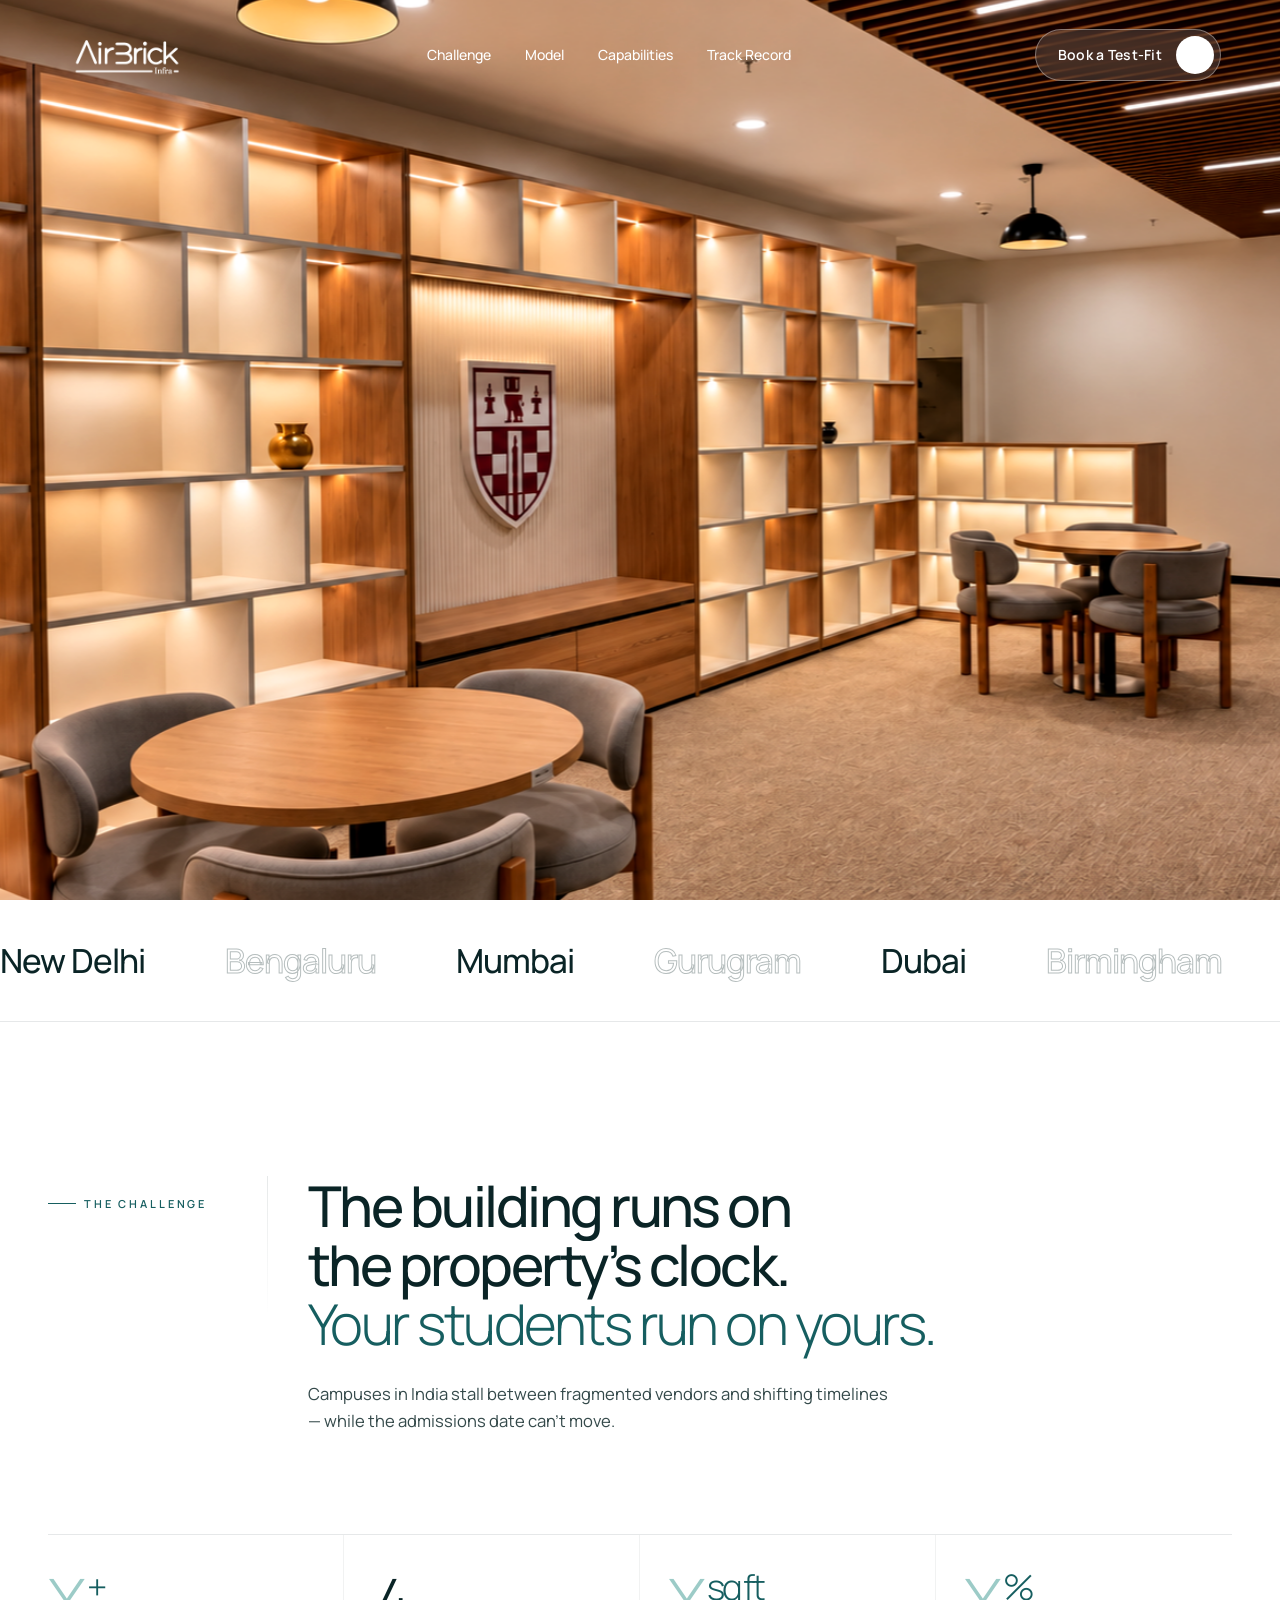
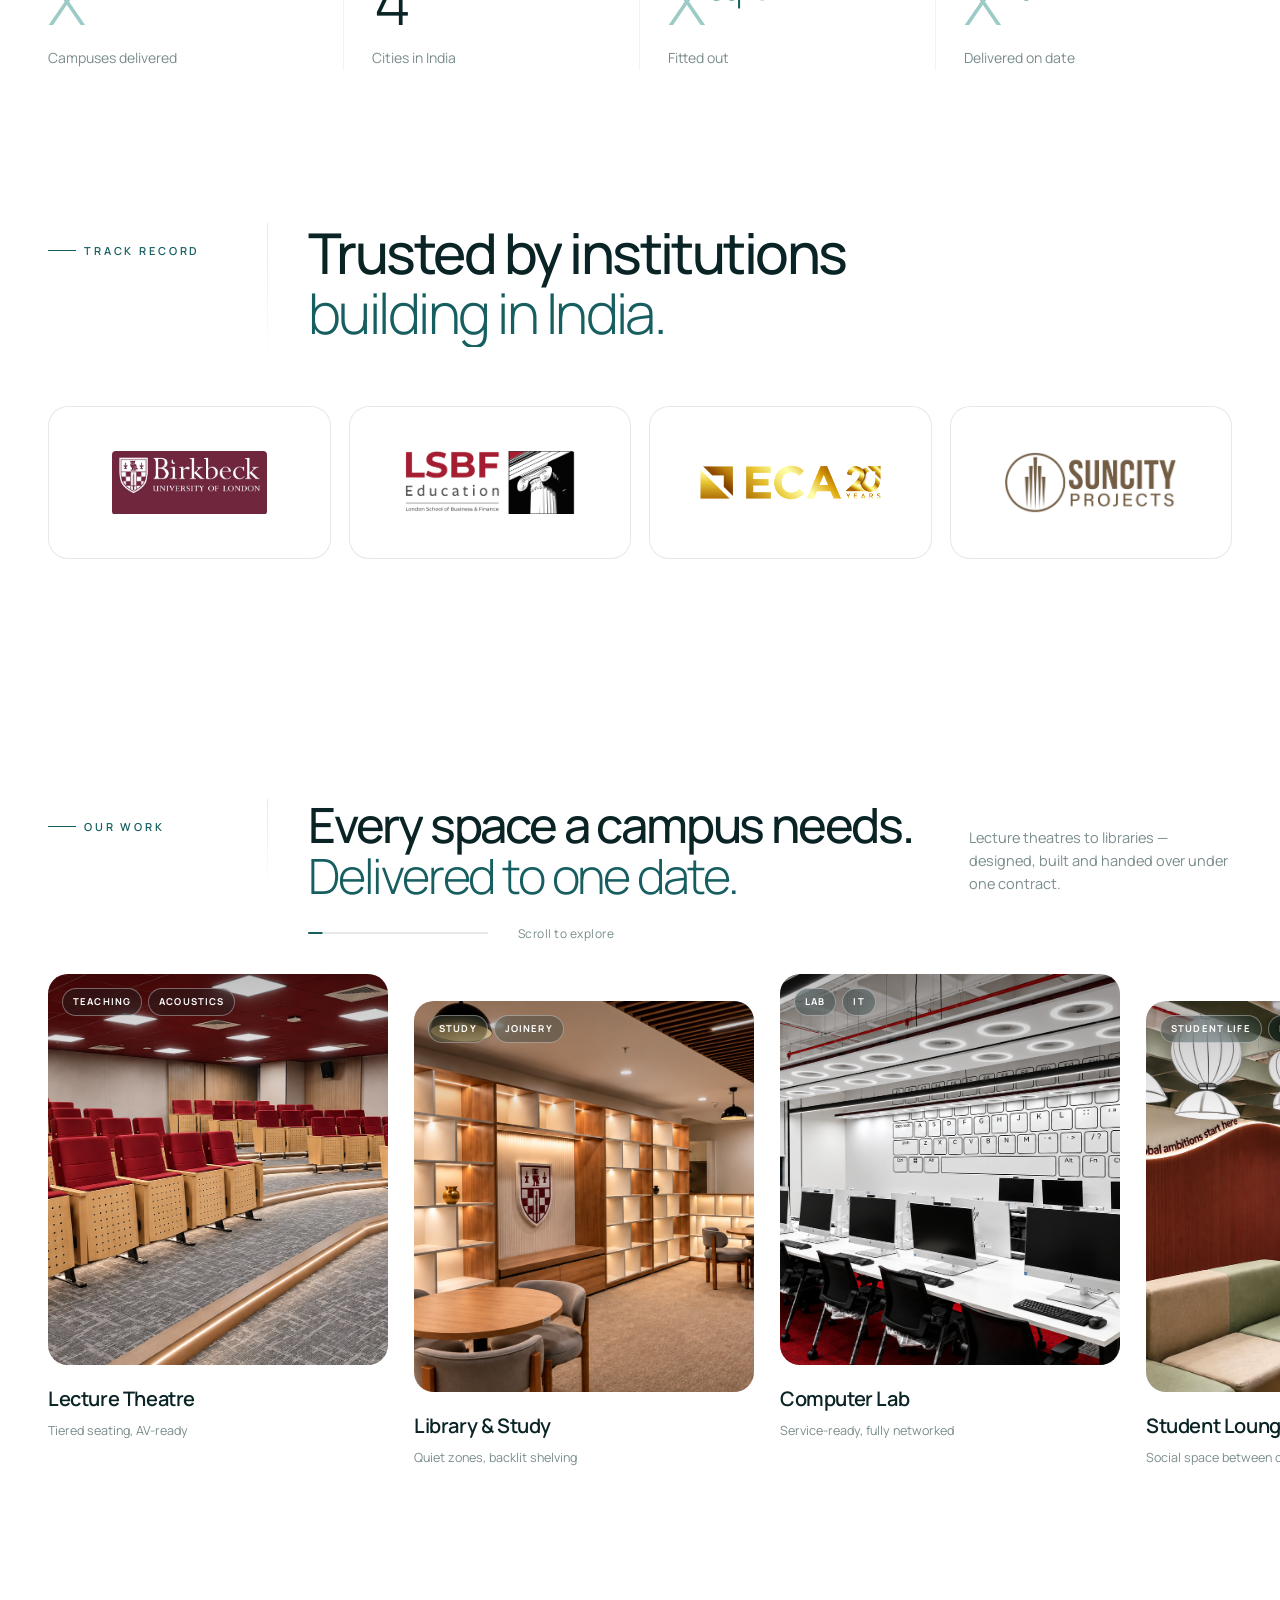
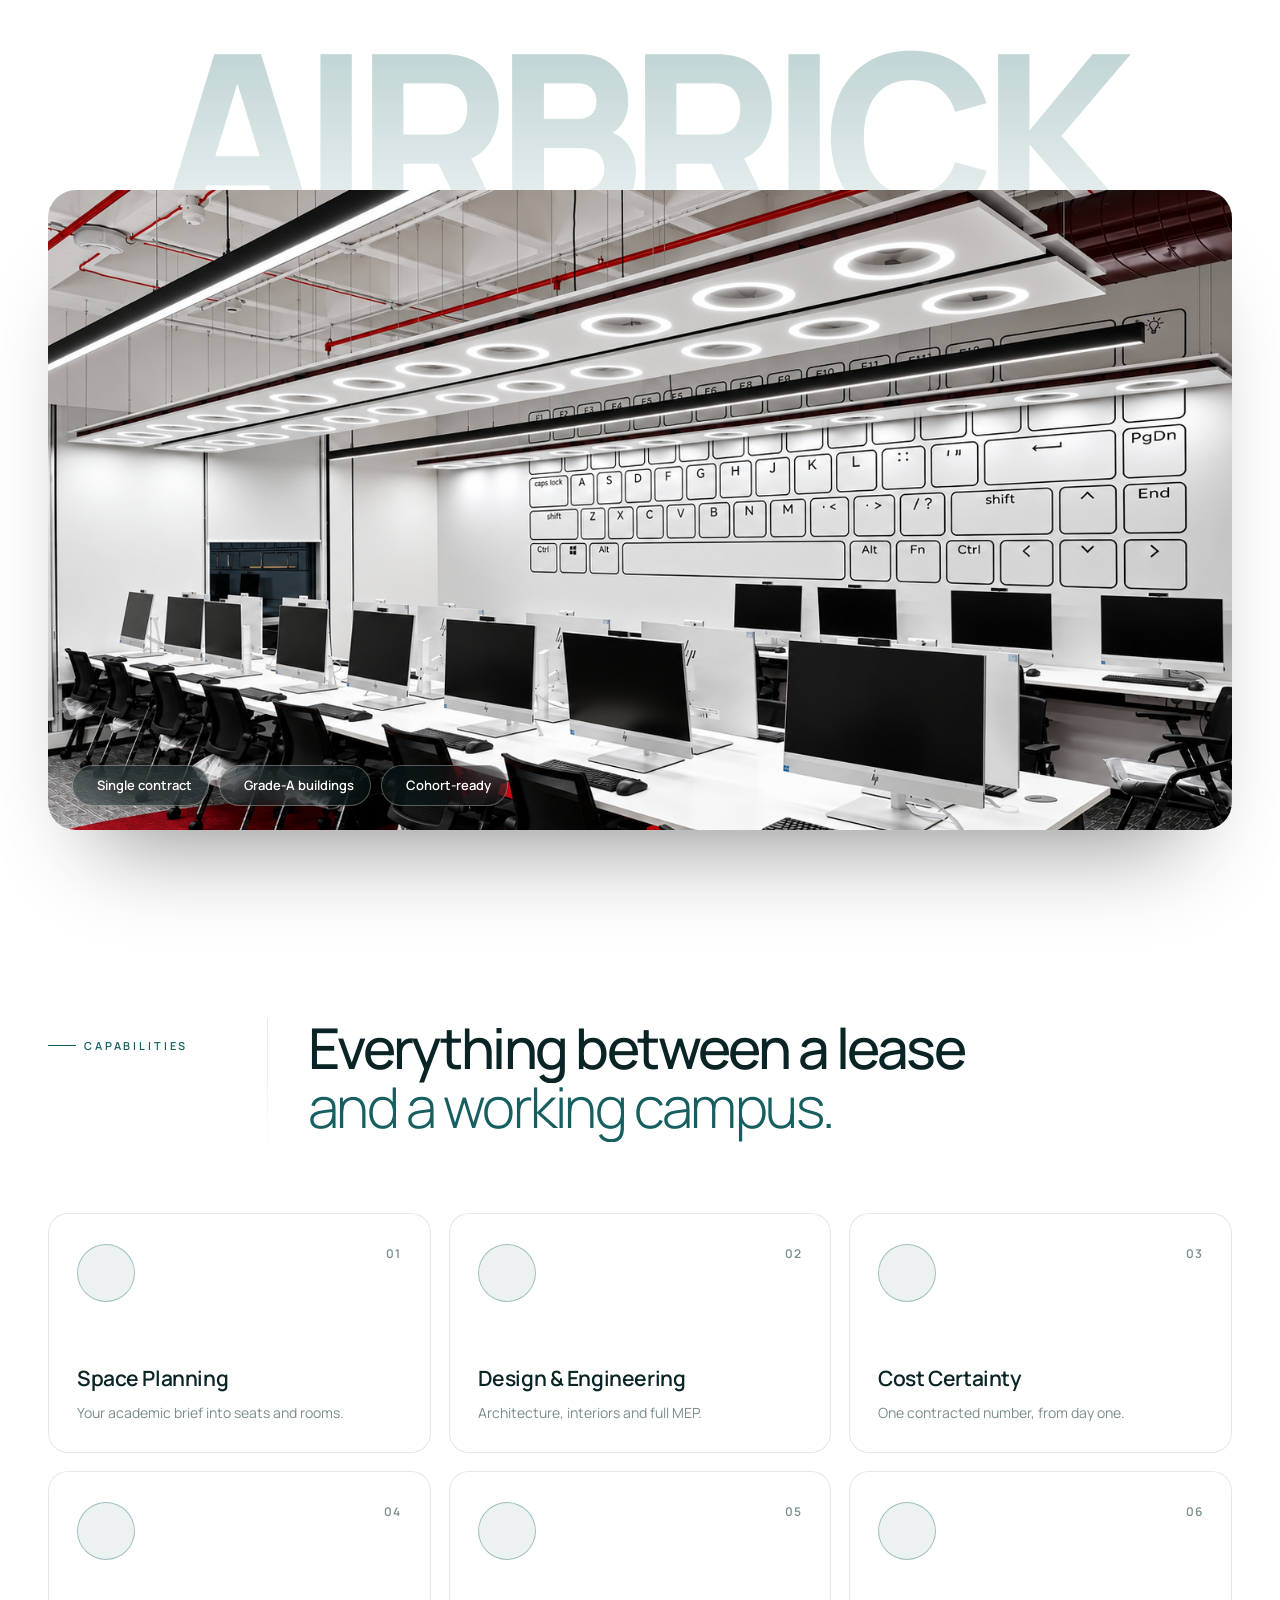
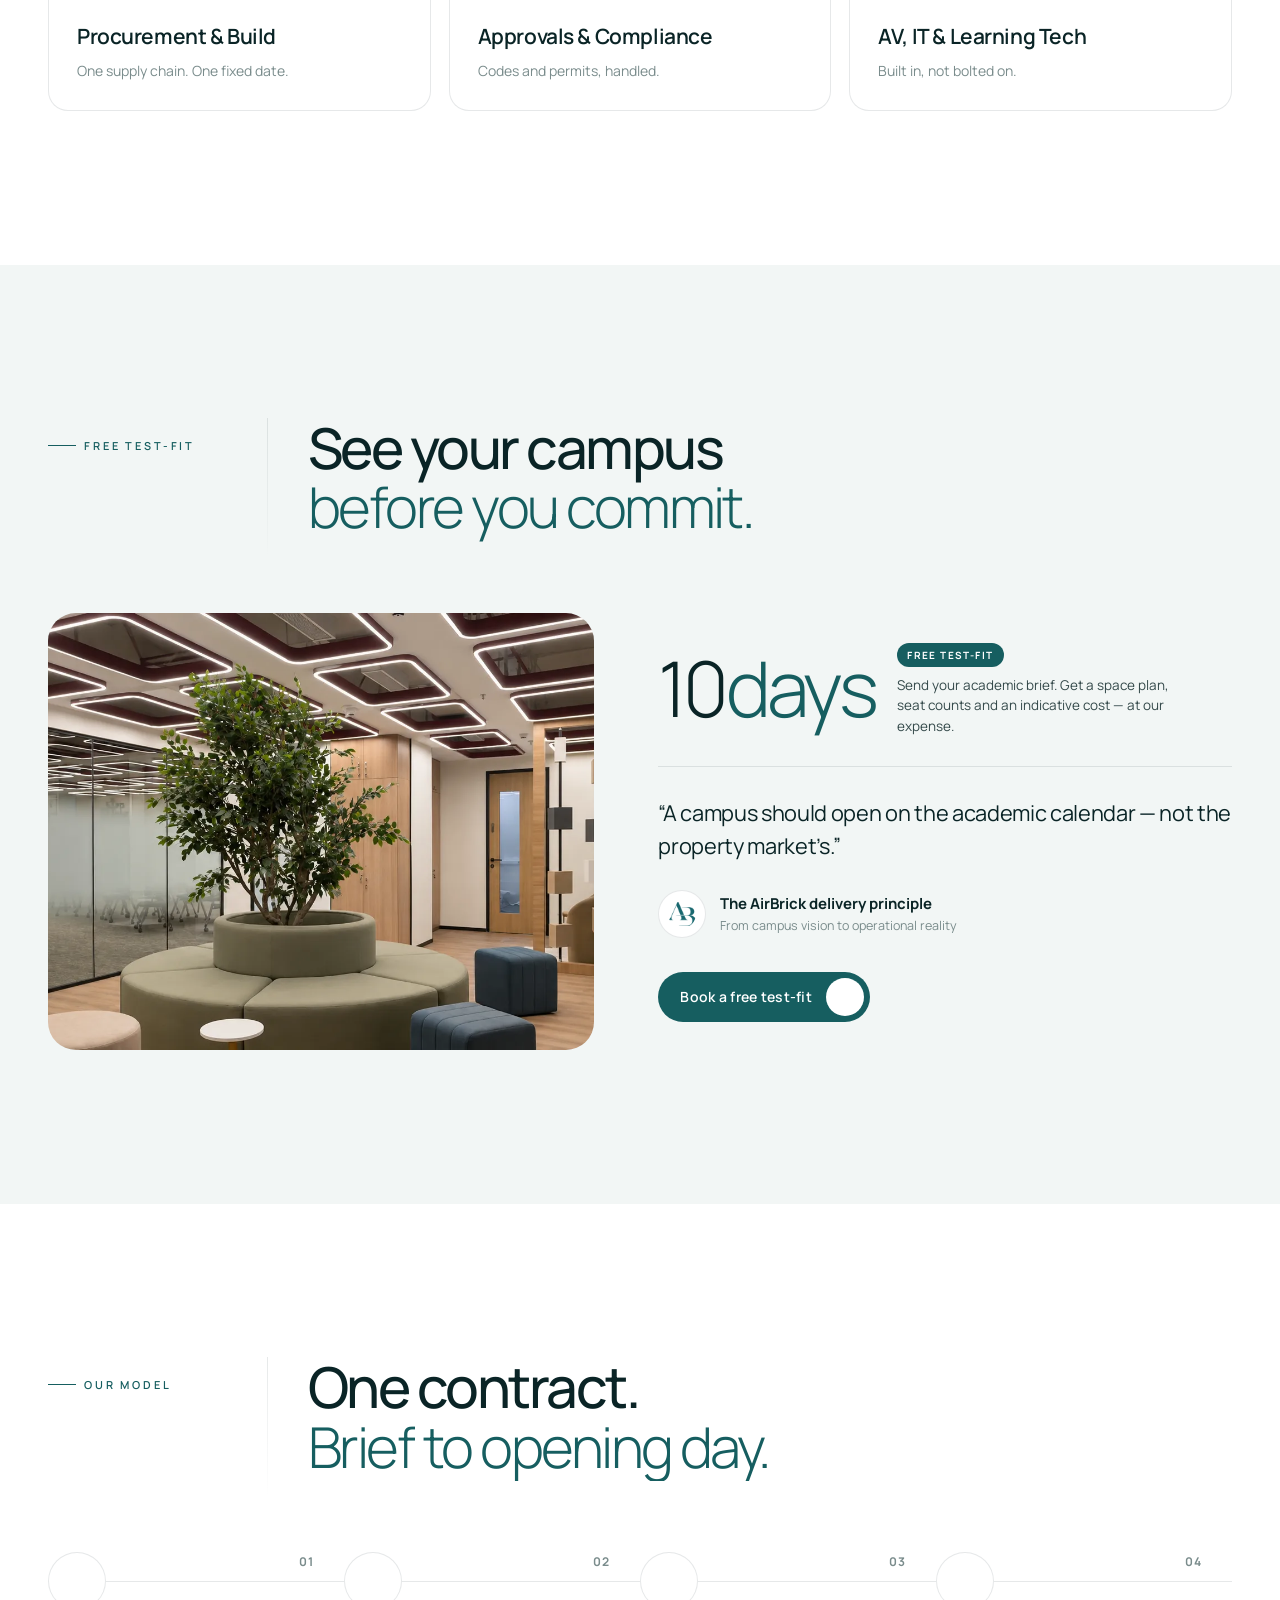
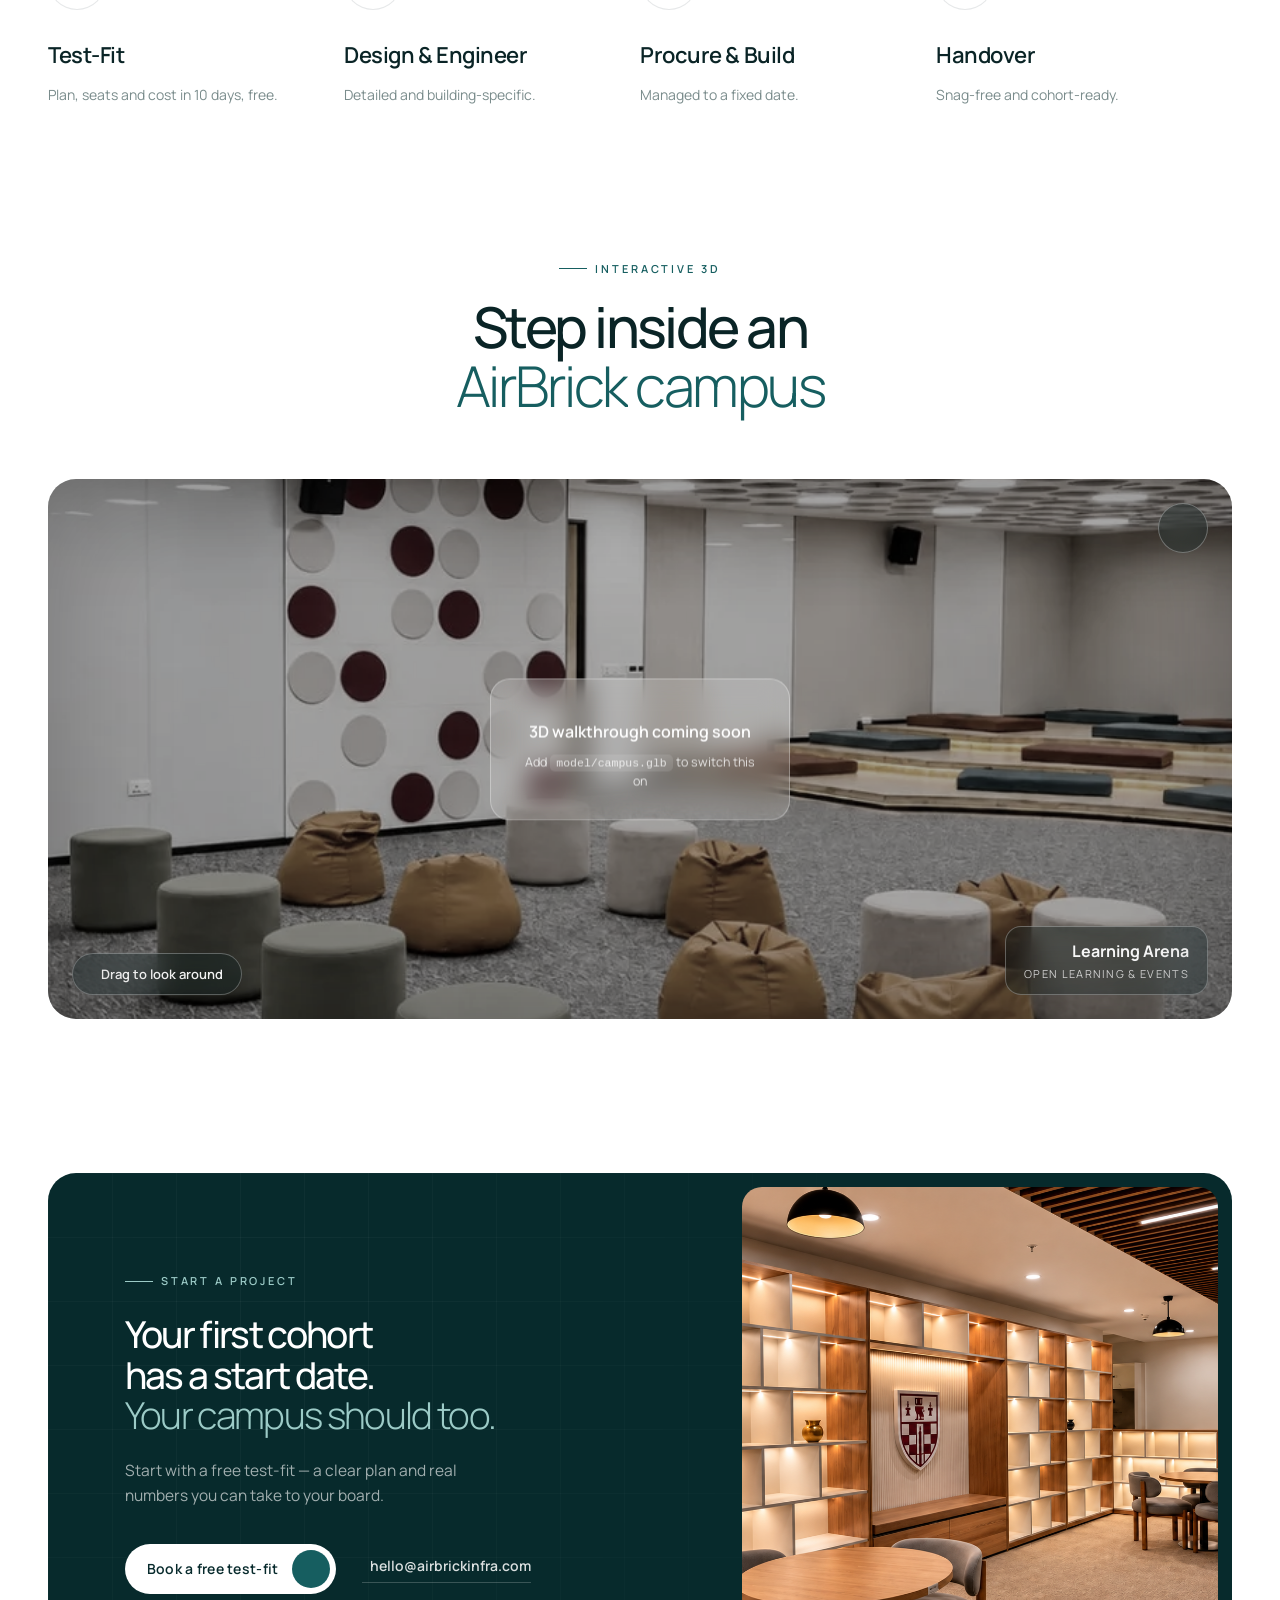
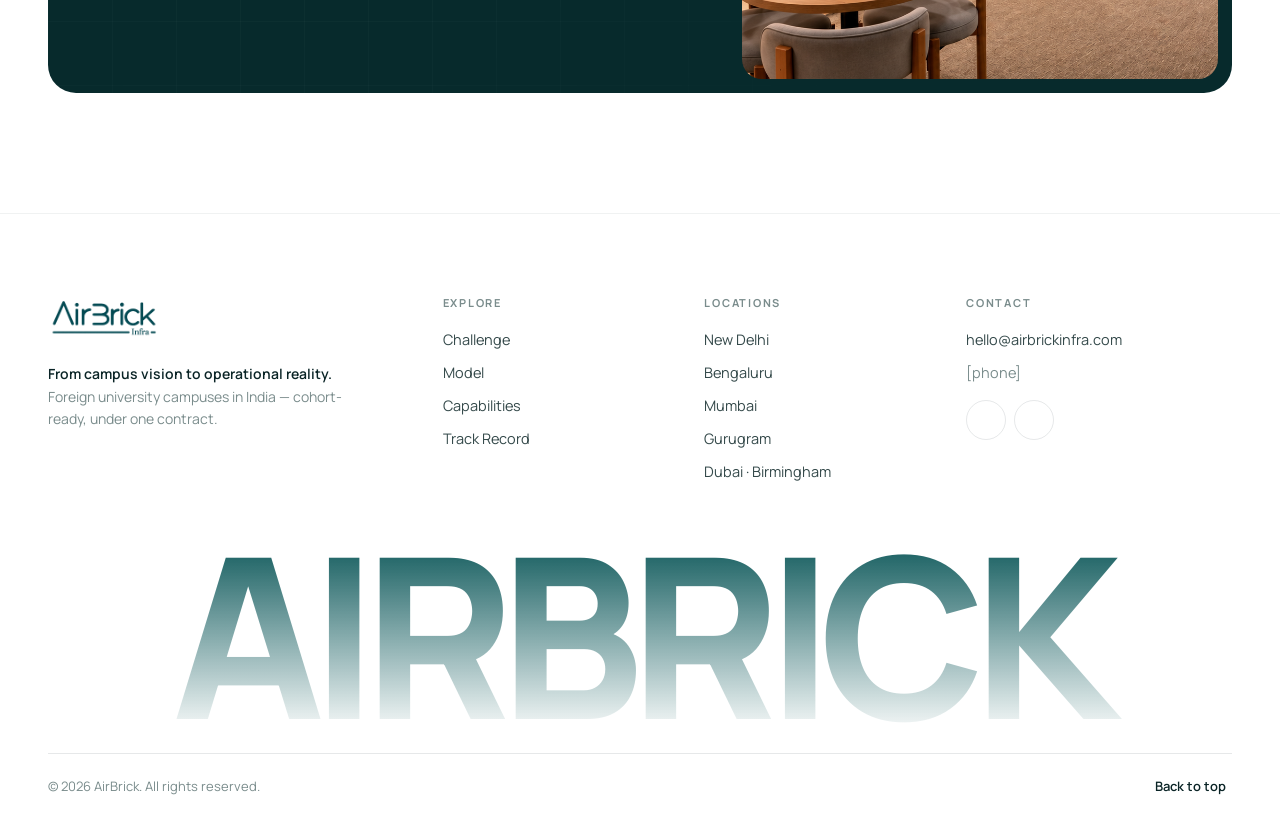
==== index.html @ 9d82ba86 "Done" ====
<!DOCTYPE html>
<html lang="en">
<head>
  <meta charset="UTF-8" />
  <meta name="viewport" content="width=device-width, initial-scale=1" />
  <title>AirBrick — Foreign University Campuses in India</title>
  <meta name="description" content="We design, engineer and build international university campuses inside Grade-A buildings across India — cohort-ready, under one contract. Start with a free test-fit." />
  <link rel="icon" type="image/png" href="logo-mark.png" />

  <link rel="preconnect" href="https://fonts.googleapis.com" />
  <link rel="preconnect" href="https://fonts.gstatic.com" crossorigin />
  <link href="https://fonts.googleapis.com/css2?family=Manrope:wght@300;400;500;600;700;800&display=swap" rel="stylesheet" />
  <link rel="stylesheet" href="https://cdn.jsdelivr.net/npm/@phosphor-icons/web@2.1.1/src/light/style.css" />
  <link rel="stylesheet" href="https://cdn.jsdelivr.net/npm/@phosphor-icons/web@2.1.1/src/regular/style.css" />
  <link rel="stylesheet" href="https://cdn.jsdelivr.net/npm/lenis@1.1.13/dist/lenis.css" />
  <link rel="stylesheet" href="styles.css" />
  <script>document.documentElement.classList.add('js');</script>
  <!-- 3D room viewer for the "Step Inside" section — reads model/campus.glb once it's added -->
  <script type="module" src="https://unpkg.com/@google/model-viewer@4.0.0/dist/model-viewer.min.js"></script>
</head>
<body>

  <!-- ============ LOADER ============ -->
  <div class="loader" aria-hidden="true">
    <div class="loader__inner">
      <img class="loader__mark" src="Airbrick_Logo.png" alt="" />
      <div class="loader__bar"><i></i></div>
    </div>
  </div>

  <!-- ============ CURSOR ============ -->
  <div class="cursor" aria-hidden="true"><span class="cursor__label">View</span></div>

  <!-- ============ NAV ============ -->
  <header class="nav" id="nav">
    <div class="nav__inner">
      <a href="#top" class="brand" aria-label="AirBrick Infra home">
        <img class="brand__logo" src="Airbrick_Logo.png" alt="" />
      </a>
      <nav class="nav__links" aria-label="Primary">
        <a href="#challenge">Challenge</a>
        <a href="#model">Model</a>
        <a href="#capabilities">Capabilities</a>
        <a href="#clients">Track Record</a>
      </nav>
      <a href="#enquire" class="btn btn--dark nav__cta">
        <span>Book a Test-Fit</span>
        <span class="btn__icon"><i class="ph ph-arrow-up-right"></i></span>
      </a>
      <button class="nav__burger" aria-label="Open menu" aria-expanded="false"><span></span><span></span></button>
    </div>
  </header>

  <div class="menu" aria-hidden="true">
    <nav class="menu__links">
      <a href="#challenge"><small>01</small>Challenge</a>
      <a href="#model"><small>02</small>Model</a>
      <a href="#capabilities"><small>03</small>Capabilities</a>
      <a href="#clients"><small>04</small>Track Record</a>
      <a href="#enquire"><small>05</small>Book a Test-Fit</a>
    </nav>
  </div>

  <main id="top">

    <!-- ============ HERO ============ -->
    <section class="hero">
      <div class="hero__media">
        <div class="hero__slide is-active"><img src="a2.png" alt="University library with backlit timber shelving" /></div>
        <div class="hero__slide"><img data-src="a4.png" alt="Reception lounge with a timber grid ceiling" /></div>
        <div class="hero__slide"><img data-src="a1.png" alt="Tiered auditorium with crimson seats" /></div>
        <div class="hero__slide"><img data-src="a3.png" alt="Student lounge with lantern pendants" /></div>
        <div class="hero__slide"><img data-src="a5.png" alt="Computer lab with keyboard mural and ring lights" /></div>
        <div class="hero__slide"><img data-src="5.webp" alt="Breakout zone with tree planter seating" /></div>
        <div class="hero__slide"><img data-src="4%20(1).webp" alt="Flexible learning hall with halo ceiling lights" /></div>
        <div class="hero__slide"><img data-src="9.webp" alt="Open learning arena with tiered platform seating" /></div>
        <div class="hero__slide"><img data-src="6.webp" alt="Cafe with fluted green column" /></div>
        <div class="hero__slide"><img data-src="8.webp" alt="Seminar room with acoustic disc panels" /></div>
      </div>
      <div class="hero__shade" aria-hidden="true"></div>

      <div class="container hero__inner">
        <div class="hero__copy">
          <span class="pill pill--hero"><i class="dot"></i>Foreign University Campuses · Delivered in India</span>
          <h1 class="hero__title split">We build foreign<br />university campuses<br />in India — <span class="hero__soft">cohort-ready.</span></h1>
          <p class="hero__lead">One contract. From academic brief to opening day.</p>
          <a href="#model" class="hero__link">See how we deliver <i class="ph ph-arrow-down-right"></i></a>
        </div>

        <div class="enquiry" id="enquire">
          <form class="enquiry__form" novalidate>
            <div class="enquiry__head">
              <h2>Request a free test-fit</h2>
              <p>Space plan, seat counts, indicative cost — in 10 working days, at our expense.</p>
            </div>

            <div class="enquiry__grid">
              <label class="field">
                <span>Institution</span>
                <input name="institution" type="text" autocomplete="organization" placeholder="University name" required />
                <small></small>
              </label>
              <label class="field">
                <span>Your Name</span>
                <input name="fullname" type="text" autocomplete="name" placeholder="Full name" required />
                <small></small>
              </label>
              <label class="field">
                <span>Role</span>
                <input name="role" type="text" autocomplete="organization-title" placeholder="e.g. Director, International" required />
                <small></small>
              </label>
              <label class="field">
                <span>Work Email</span>
                <input name="email" type="email" autocomplete="email" placeholder="you@university.edu" required />
                <small></small>
              </label>
              <label class="field">
                <span>Phone</span>
                <input name="mobile" type="tel" inputmode="tel" autocomplete="tel" placeholder="+91 98765 43210" required />
                <small></small>
              </label>
              <label class="field field--select">
                <span>Target City</span>
                <select name="city" required>
                  <option value="" disabled selected>Select city</option>
                  <option>New Delhi</option>
                  <option>Bengaluru</option>
                  <option>Mumbai</option>
                  <option>Gurugram</option>
                  <option>Other</option>
                </select>
                <i class="ph ph-caret-down" aria-hidden="true"></i>
                <small></small>
              </label>
              <label class="field field--select">
                <span>First-Cohort Date</span>
                <select name="cohort" required>
                  <option value="" disabled selected>Select timing</option>
                  <option>Within 6 months</option>
                  <option>6–12 months</option>
                  <option>12–18 months</option>
                  <option>Exploring</option>
                </select>
                <i class="ph ph-caret-down" aria-hidden="true"></i>
                <small></small>
              </label>
              <label class="field field--select">
                <span>Capacity</span>
                <select name="capacity" required>
                  <option value="" disabled selected>Select students</option>
                  <option>Under 250</option>
                  <option>250–500</option>
                  <option>500–1,000</option>
                  <option>1,000+</option>
                </select>
                <i class="ph ph-caret-down" aria-hidden="true"></i>
                <small></small>
              </label>
            </div>

            <button type="submit" class="btn btn--dark enquiry__submit">
              <span class="enquiry__submit-label">Request my test-fit</span>
              <span class="btn__icon"><i class="ph ph-arrow-right"></i></span>
            </button>
            <p class="enquiry__error" role="alert" hidden>Couldn’t send. Please retry or email hello@airbrickinfra.com.</p>
            <p class="enquiry__note"><i class="ph-light ph-seal-check"></i>No cost. No obligation.</p>
          </form>

          <div class="enquiry__success" aria-live="polite" hidden>
            <span class="enquiry__success-icon"><i class="ph-light ph-check"></i></span>
            <h3>Thank you<span class="enquiry__success-name"></span>.</h3>
            <p>Your test-fit request is in. We’ll confirm your brief within two working days.</p>
          </div>
        </div>
      </div>
    </section>

    <!-- ============ MARQUEE ============ -->
    <div class="marquee" aria-hidden="true">
      <div class="marquee__track">
        <span>New Delhi</span><i class="ph-light ph-diamond"></i>
        <span>Bengaluru</span><i class="ph-light ph-diamond"></i>
        <span>Mumbai</span><i class="ph-light ph-diamond"></i>
        <span>Gurugram</span><i class="ph-light ph-diamond"></i>
        <span>Dubai</span><i class="ph-light ph-diamond"></i>
        <span>Birmingham</span><i class="ph-light ph-diamond"></i>
        <span>New Delhi</span><i class="ph-light ph-diamond"></i>
        <span>Bengaluru</span><i class="ph-light ph-diamond"></i>
        <span>Mumbai</span><i class="ph-light ph-diamond"></i>
        <span>Gurugram</span><i class="ph-light ph-diamond"></i>
        <span>Dubai</span><i class="ph-light ph-diamond"></i>
        <span>Birmingham</span><i class="ph-light ph-diamond"></i>
      </div>
    </div>

    <!-- ============ THE CHALLENGE ============ -->
    <section class="section studio" id="challenge">
      <div class="container">
        <div class="sec-head">
          <div class="sec-head__label"><span class="pill pill--sm"><i class="dot"></i>The Challenge</span></div>
          <div class="sec-head__main">
            <h2 class="h2 split">The building runs on<br />the property’s clock.<br /><span class="teal">Your students run on yours.</span></h2>
            <p class="lead" data-reveal>Campuses in India stall between fragmented vendors and shifting timelines — while the admissions date can’t move.</p>
          </div>
        </div>

        <!-- X = placeholder: founder to confirm campuses, sq ft and on-time figures -->
        <div class="stats">
          <div class="stat" data-reveal>
            <div class="stat__num"><span class="stat__ph">X</span><em>+</em></div>
            <div class="stat__label">Campuses delivered</div>
          </div>
          <div class="stat" data-reveal>
            <div class="stat__num"><span data-count="4">0</span></div>
            <div class="stat__label">Cities in India</div>
          </div>
          <div class="stat" data-reveal>
            <div class="stat__num"><span class="stat__ph">X</span><em>sq ft</em></div>
            <div class="stat__label">Fitted out</div>
          </div>
          <div class="stat" data-reveal>
            <div class="stat__num"><span class="stat__ph">X</span><em>%</em></div>
            <div class="stat__label">Delivered on date</div>
          </div>
        </div>
      </div>
    </section>

    <!-- ============ CLIENTS / TRACK RECORD ============ -->
    <section class="clients" id="clients">
      <div class="container">
        <div class="sec-head">
          <div class="sec-head__label"><span class="pill pill--sm"><i class="dot"></i>Track Record</span></div>
          <div class="sec-head__main">
            <h2 class="h2 split">Trusted by institutions<br /><span class="teal">building in India.</span></h2>
          </div>
        </div>
        <ul class="clients__grid">
          <li class="client"><img src="birkbeck.jpeg" alt="Birkbeck, University of London" loading="lazy" /></li>
          <li class="client"><img src="lsbf.png" alt="LSBF Education, London School of Business &amp; Finance" loading="lazy" /></li>
          <li class="client client--padded"><img src="eca.png" alt="ECA" loading="lazy" /></li>
          <li class="client"><img src="suncity.png" alt="Suncity Projects" loading="lazy" /></li>
        </ul>
      </div>
    </section>

    <!-- ============ PROJECTS ============ -->
    <section class="work" id="work">
      <div class="work__pin">
        <div class="container work__head">
          <div class="sec-head">
            <div class="sec-head__label"><span class="pill pill--sm"><i class="dot"></i>Our Work</span></div>
            <div class="sec-head__main">
              <h2 class="h2 split">Every space a campus needs.<br /><span class="teal">Delivered to one date.</span></h2>
              <p class="small-lead" data-reveal>Lecture theatres to libraries — designed, built and handed over under one contract.</p>
            </div>
          </div>
          <div class="work__nav" data-reveal>
            <div class="work__bar"><i></i></div>
            <span class="work__hint"><i class="ph-light ph-arrows-horizontal"></i> Scroll to explore</span>
          </div>
        </div>

        <div class="work__viewport">
          <div class="work__track">
            <article class="card" data-index="0">
              <div class="card__media" data-cursor="view">
                <img src="a1.png" alt="Tiered lecture theatre with crimson seats" loading="lazy" />
                <div class="card__tags"><span>Teaching</span><span>Acoustics</span></div>
              </div>
              <h3>Lecture Theatre</h3>
              <p>Tiered seating, AV-ready</p>
            </article>
            <article class="card" data-index="1">
              <div class="card__media" data-cursor="view">
                <img src="a2.png" alt="Library with backlit timber shelving" loading="lazy" />
                <div class="card__tags"><span>Study</span><span>Joinery</span></div>
              </div>
              <h3>Library &amp; Study</h3>
              <p>Quiet zones, backlit shelving</p>
            </article>
            <article class="card" data-index="2">
              <div class="card__media" data-cursor="view">
                <img src="a5.png" alt="Computer lab with keyboard mural and ring lights" loading="lazy" />
                <div class="card__tags"><span>Lab</span><span>IT</span></div>
              </div>
              <h3>Computer Lab</h3>
              <p>Service-ready, fully networked</p>
            </article>
            <article class="card" data-index="3">
              <div class="card__media" data-cursor="view">
                <img src="a3.png" alt="Student lounge with lantern pendants" loading="lazy" />
                <div class="card__tags"><span>Student Life</span><span>Lounge</span></div>
              </div>
              <h3>Student Lounge</h3>
              <p>Social space between classes</p>
            </article>
            <article class="card" data-index="4">
              <div class="card__media" data-cursor="view">
                <img src="8.webp" alt="Seminar room with acoustic disc panels" loading="lazy" />
                <div class="card__tags"><span>Teaching</span><span>Flexible</span></div>
              </div>
              <h3>Seminar Room</h3>
              <p>Reconfigurable in minutes</p>
            </article>
            <article class="card" data-index="5">
              <div class="card__media" data-cursor="view">
                <img src="4%20(1).webp" alt="Flexible learning hall with halo ceiling lights" loading="lazy" />
                <div class="card__tags"><span>Teaching</span><span>Collaborative</span></div>
              </div>
              <h3>Classroom</h3>
              <p>Group work to lecture mode</p>
            </article>
            <article class="card" data-index="6">
              <div class="card__media" data-cursor="view">
                <img src="a4.png" alt="Reception lounge with a timber grid ceiling" loading="lazy" />
                <div class="card__tags"><span>Arrival</span><span>Identity</span></div>
              </div>
              <h3>Reception</h3>
              <p>A first impression in your crest</p>
            </article>
            <article class="card" data-index="7">
              <div class="card__media" data-cursor="view">
                <img src="9.webp" alt="Open learning arena with tiered platform seating" loading="lazy" />
                <div class="card__tags"><span>Events</span><span>Flexible</span></div>
              </div>
              <h3>Learning Arena</h3>
              <p>Talks, events and open study</p>
            </article>
            <article class="card" data-index="8">
              <div class="card__media" data-cursor="view">
                <img src="6.webp" alt="Cafe with fluted green column" loading="lazy" />
                <div class="card__tags"><span>Student Life</span><span>F&amp;B</span></div>
              </div>
              <h3>Café</h3>
              <p>Where campus comes together</p>
            </article>
            <div class="card card--end">
              <a href="#enquire" class="card-end">
                <span class="card-end__icon"><i class="ph-light ph-arrow-up-right"></i></span>
                <b>Your campus<br />could be next</b>
                <span>Book a free test-fit</span>
              </a>
            </div>
          </div>
        </div>
      </div>
    </section>

    <!-- ============ BIG WORD ============ -->
    <section class="bigword" aria-label="AirBrick delivery model">
      <div class="bigword__text" aria-hidden="true">AIRBRICK</div>
      <div class="container">
        <div class="bigword__frame">
          <img src="a5.png" alt="AirBrick-delivered computer lab with suspended light rafts" loading="lazy" />
          <div class="bigword__chips">
            <span class="glass"><i class="ph-light ph-handshake"></i>Single contract</span>
            <span class="glass"><i class="ph-light ph-buildings"></i>Grade-A buildings</span>
            <span class="glass"><i class="ph-light ph-calendar-check"></i>Cohort-ready</span>
          </div>
        </div>
      </div>
    </section>

    <!-- ============ CAPABILITIES ============ -->
    <section class="section expertise" id="capabilities">
      <div class="container">
        <div class="sec-head">
          <div class="sec-head__label"><span class="pill pill--sm"><i class="dot"></i>Capabilities</span></div>
          <div class="sec-head__main">
            <h2 class="h2 split">Everything between a lease<br /><span class="teal">and a working campus.</span></h2>
          </div>
        </div>

        <div class="services">
          <article class="service" data-reveal>
            <div class="service__top"><span class="service__icon"><i class="ph-light ph-layout"></i></span><span class="service__no">01</span></div>
            <h3>Space Planning</h3>
            <p>Your academic brief into seats and rooms.</p>
          </article>
          <article class="service" data-reveal>
            <div class="service__top"><span class="service__icon"><i class="ph-light ph-pencil-ruler"></i></span><span class="service__no">02</span></div>
            <h3>Design &amp; Engineering</h3>
            <p>Architecture, interiors and full MEP.</p>
          </article>
          <article class="service" data-reveal>
            <div class="service__top"><span class="service__icon"><i class="ph-light ph-currency-inr"></i></span><span class="service__no">03</span></div>
            <h3>Cost Certainty</h3>
            <p>One contracted number, from day one.</p>
          </article>
          <article class="service" data-reveal>
            <div class="service__top"><span class="service__icon"><i class="ph-light ph-hard-hat"></i></span><span class="service__no">04</span></div>
            <h3>Procurement &amp; Build</h3>
            <p>One supply chain. One fixed date.</p>
          </article>
          <article class="service" data-reveal>
            <div class="service__top"><span class="service__icon"><i class="ph-light ph-seal-check"></i></span><span class="service__no">05</span></div>
            <h3>Approvals &amp; Compliance</h3>
            <p>Codes and permits, handled.</p>
          </article>
          <article class="service" data-reveal>
            <div class="service__top"><span class="service__icon"><i class="ph-light ph-monitor-play"></i></span><span class="service__no">06</span></div>
            <h3>AV, IT &amp; Learning Tech</h3>
            <p>Built in, not bolted on.</p>
          </article>
        </div>
      </div>
    </section>

    <!-- ============ THE TEST-FIT ============ -->
    <section class="section philosophy" id="testfit">
      <div class="container">
        <div class="sec-head">
          <div class="sec-head__label"><span class="pill pill--sm"><i class="dot"></i>Free Test-Fit</span></div>
          <div class="sec-head__main">
            <h2 class="h2 split">See your campus<br /><span class="teal">before you commit.</span></h2>
          </div>
        </div>

        <div class="philo">
          <div class="philo__media" data-reveal-img>
            <img src="5.webp" alt="Breakout zone with a central tree and circular seating" loading="lazy" data-parallax />
          </div>
          <div class="philo__body">
            <div class="philo__score" data-reveal>
              <div class="philo__big">10<em>days</em></div>
              <div class="philo__score-meta">
                <span class="philo__tag">Free test-fit</span>
                <p>Send your academic brief. Get a space plan, seat counts and an indicative cost — at our expense.</p>
              </div>
            </div>
            <blockquote class="philo__quote" data-reveal>
              “A campus should open on the academic calendar — not the property market’s.”
            </blockquote>
            <div class="philo__author" data-reveal>
              <img class="philo__avatar" src="logo-mark.png" alt="" />
              <div><b>The AirBrick delivery principle</b><span>From campus vision to operational reality</span></div>
            </div>
            <a href="#enquire" class="btn btn--dark philo__cta" data-reveal><span>Book a free test-fit</span><span class="btn__icon"><i class="ph ph-arrow-up-right"></i></span></a>
          </div>
        </div>
      </div>
    </section>

    <!-- ============ OUR MODEL ============ -->
    <section class="section process" id="model">
      <div class="container">
        <div class="sec-head">
          <div class="sec-head__label"><span class="pill pill--sm"><i class="dot"></i>Our Model</span></div>
          <div class="sec-head__main">
            <h2 class="h2 split">One contract.<br /><span class="teal">Brief to opening day.</span></h2>
          </div>
        </div>

        <ol class="steps">
          <li class="step" data-reveal>
            <span class="step__no">01</span>
            <span class="step__icon"><i class="ph-light ph-ruler"></i></span>
            <h3>Test-Fit</h3>
            <p>Plan, seats and cost in 10 days, free.</p>
          </li>
          <li class="step" data-reveal>
            <span class="step__no">02</span>
            <span class="step__icon"><i class="ph-light ph-pencil-ruler"></i></span>
            <h3>Design &amp; Engineer</h3>
            <p>Detailed and building-specific.</p>
          </li>
          <li class="step" data-reveal>
            <span class="step__no">03</span>
            <span class="step__icon"><i class="ph-light ph-hard-hat"></i></span>
            <h3>Procure &amp; Build</h3>
            <p>Managed to a fixed date.</p>
          </li>
          <li class="step" data-reveal>
            <span class="step__no">04</span>
            <span class="step__icon"><i class="ph-light ph-key"></i></span>
            <h3>Handover</h3>
            <p>Snag-free and cohort-ready.</p>
          </li>
        </ol>
      </div>
    </section>

    <!-- ============ EXPERIENCE (3D MODEL) ============ -->
    <section class="section experience" id="experience">
      <div class="container">
        <div class="center-head">
          <span class="pill pill--sm"><i class="dot"></i>Interactive 3D</span>
          <h2 class="h2 split">Step inside an<br /><span class="teal">AirBrick campus</span></h2>
        </div>

        <div class="pano" data-cursor="drag" data-reveal-img>
          <!-- Reads model/campus.glb — see model/README.txt. Falls back to the photo below until that file exists. -->
          <model-viewer
            id="campusModel"
            class="pano__model"
            src="model/campus.glb"
            poster="9.webp"
            alt="3D walkthrough of an AirBrick-delivered learning arena"
            camera-controls
            touch-action="pan-y"
            auto-rotate
            auto-rotate-delay="2200"
            rotation-per-second="10deg"
            interaction-prompt="none"
            shadow-intensity="1"
            exposure="1.05"
            camera-orbit="-25deg 78deg 105%"
            min-camera-orbit="auto auto 80%"
            max-camera-orbit="auto auto 160%"
          ></model-viewer>

          <!-- Shown only if model/campus.glb hasn't been added yet -->
          <div class="pano__img" role="img" aria-label="Panoramic view of an open learning arena with tiered platform seating"></div>
          <div class="pano__placeholder glass">
            <i class="ph-light ph-cube"></i>
            <b>3D walkthrough coming soon</b>
            <span>Add <code>model/campus.glb</code> to switch this on</span>
          </div>

          <div class="pano__hud">
            <span class="glass pano__hint"><i class="ph-light ph-hand-grabbing"></i>Drag to look around</span>
            <span class="glass pano__label"><b>Learning Arena</b><small>Open learning &amp; events</small></span>
          </div>
          <div class="pano__compass glass"><i class="ph-light ph-navigation-arrow"></i></div>
        </div>
      </div>
    </section>

    <!-- ============ FINAL CTA ============ -->
    <section class="cta" id="contact">
      <div class="container">
        <div class="cta__box">
          <div class="cta__grid-lines" aria-hidden="true"></div>
          <div class="cta__content">
            <span class="pill pill--dark"><i class="dot"></i>Start a Project</span>
            <h2 class="cta__title split">Your first cohort<br />has a start date.<br /><span class="teal">Your campus should too.</span></h2>
            <p>Start with a free test-fit — a clear plan and real numbers you can take to your board.</p>
            <div class="cta__actions">
              <a href="#enquire" class="btn btn--teal"><span>Book a free test-fit</span><span class="btn__icon"><i class="ph ph-arrow-up-right"></i></span></a>
              <a href="mailto:hello@airbrickinfra.com" class="link-arrow link-arrow--light"><i class="ph-light ph-envelope-simple"></i> hello@airbrickinfra.com</a>
            </div>
          </div>
          <div class="cta__media">
            <img src="a2.png" alt="University library delivered by AirBrick" loading="lazy" />
          </div>
        </div>
      </div>
    </section>
  </main>

  <!-- ============ FOOTER ============ -->
  <footer class="footer">
    <div class="container">
      <div class="footer__top">
        <div class="footer__brand">
          <a href="#top" class="brand">
            <img class="brand__logo" src="Airbrick_Logo.png" alt="" />
          </a>
          <p><b>From campus vision to operational reality.</b><br />Foreign university campuses in India — cohort-ready, under one contract.</p>
        </div>
        <div class="footer__col">
          <h4>Explore</h4>
          <a href="#challenge">Challenge</a>
          <a href="#model">Model</a>
          <a href="#capabilities">Capabilities</a>
          <a href="#clients">Track Record</a>
        </div>
        <div class="footer__col">
          <h4>Locations</h4>
          <span>New Delhi</span>
          <span>Bengaluru</span>
          <span>Mumbai</span>
          <span>Gurugram</span>
          <span>Dubai · Birmingham</span>
        </div>
        <div class="footer__col">
          <h4>Contact</h4>
          <a href="mailto:hello@airbrickinfra.com">hello@airbrickinfra.com</a>
          <span class="footer__ph">[phone]</span>
          <div class="socials">
            <a href="#" aria-label="LinkedIn"><i class="ph-light ph-linkedin-logo"></i></a>
            <a href="#" aria-label="Instagram"><i class="ph-light ph-instagram-logo"></i></a>
          </div>
        </div>
      </div>
      <div class="footer__word" aria-hidden="true">AIRBRICK</div>
      <div class="footer__bottom">
        <span>© 2026 AirBrick. All rights reserved.</span>
        <a href="#top" class="to-top">Back to top <i class="ph ph-arrow-up"></i></a>
      </div>
    </div>
  </footer>

  <!-- ============ LIGHTBOX ============ -->
  <div class="lightbox" aria-hidden="true" role="dialog" aria-label="Project viewer">
    <button class="lightbox__close" aria-label="Close"><i class="ph-light ph-x"></i></button>
    <button class="lightbox__arrow lightbox__prev" aria-label="Previous"><i class="ph-light ph-arrow-left"></i></button>
    <figure class="lightbox__fig">
      <img src="" alt="" />
      <figcaption><b></b><span></span></figcaption>
    </figure>
    <button class="lightbox__arrow lightbox__next" aria-label="Next"><i class="ph-light ph-arrow-right"></i></button>
  </div>

  <script src="https://cdn.jsdelivr.net/npm/gsap@3.12.5/dist/gsap.min.js"></script>
  <script src="https://cdn.jsdelivr.net/npm/gsap@3.12.5/dist/ScrollTrigger.min.js"></script>
  <script src="https://cdn.jsdelivr.net/npm/lenis@1.1.13/dist/lenis.min.js"></script>
  <script src="main.js"></script>
</body>
</html>
---- styles.css ----
/* =========================================================
   AIRBRICK — University Interior Design
   ========================================================= */

:root {
  /* Primary: white. Secondary: Airbrick teal (taken from the logo). */
  --bg: #ffffff;
  --bg-2: #f2f6f5;
  --paper: #f8fbfa;
  --ink: #0a2426;
  --ink-2: #34494a;
  --muted: #7a8c8c;
  --line: rgba(10, 36, 38, 0.1);
  --line-2: rgba(10, 36, 38, 0.06);
  --teal: #165e60;
  --teal-2: #9ccbc7;
  --teal-soft: rgba(22, 94, 96, 0.08);
  --dark: #072a2c;

  --radius-lg: 28px;
  --radius: 20px;
  --radius-sm: 14px;
  --ease: cubic-bezier(0.22, 1, 0.36, 1);
  --container: 1280px;
  --gutter: clamp(16px, 4vw, 48px);
}

*,
*::before,
*::after { box-sizing: border-box; margin: 0; padding: 0; }

html { -webkit-text-size-adjust: 100%; }
body {
  font-family: "Manrope", system-ui, -apple-system, "Segoe UI", sans-serif;
  background: var(--bg);
  color: var(--ink);
  font-size: 16px;
  line-height: 1.6;
  -webkit-font-smoothing: antialiased;
  overflow-x: hidden;
}
img { display: block; max-width: 100%; }
a { color: inherit; text-decoration: none; }
button { font: inherit; color: inherit; background: none; border: 0; cursor: pointer; }
ol, ul { list-style: none; }
::selection { background: var(--teal); color: #fff; }

.container { width: 100%; max-width: var(--container); margin: 0 auto; padding: 0 var(--gutter); }
.section { padding: clamp(90px, 12vw, 160px) 0; }
.teal { color: var(--teal); }

/* ---------- Logo (tinted via mask so it matches the palette) ---------- */


/* ---------- Pills ---------- */
.pill {
  display: inline-flex; align-items: center; gap: 8px;
  padding: 7px 14px 7px 12px;
  border: 1px solid var(--line);
  border-radius: 100px;
  background: rgba(255, 255, 255, 0.55);
  font-size: 11px; font-weight: 700; letter-spacing: 0.14em; text-transform: uppercase;
  color: var(--ink-2);
}
.pill--sm { padding: 5px 12px 5px 10px; font-size: 10px; }
.pill--dark { background: rgba(255, 255, 255, 0.06); border-color: rgba(255, 255, 255, 0.14); color: rgba(255, 255, 255, 0.8); }
.dot { width: 6px; height: 6px; border-radius: 50%; background: var(--teal); display: inline-block; box-shadow: 0 0 0 3px var(--teal-soft); }

/* ---------- Buttons ---------- */
.btn {
  display: inline-flex; align-items: center; gap: 14px;
  padding: 6px 6px 6px 22px;
  border-radius: 100px;
  font-size: 14px; font-weight: 600;
  transition: transform 0.5s var(--ease), background 0.4s, color 0.4s;
  white-space: nowrap;
}
.btn__icon {
  width: 38px; height: 38px; border-radius: 50%;
  display: grid; place-items: center; font-size: 16px;
  transition: transform 0.5s var(--ease);
}
.btn:hover .btn__icon { transform: rotate(45deg); }
.btn--dark { background: var(--ink); color: #fff; }
.btn--dark .btn__icon { background: var(--teal); color: #fff; }
.btn--dark:hover { background: #12383a; }
.btn--teal { background: var(--teal); color: #fff; }
.btn--teal .btn__icon { background: #fff; color: var(--ink); }
.btn--teal:hover { background: var(--teal-2); }

.link-arrow {
  display: inline-flex; align-items: center; gap: 8px;
  font-size: 14px; font-weight: 600;
  border-bottom: 1px solid var(--line);
  padding-bottom: 4px;
  transition: gap 0.4s var(--ease), border-color 0.4s;
}
.link-arrow:hover { gap: 12px; border-color: var(--teal); }
.link-arrow--light { color: rgba(255, 255, 255, 0.85); border-color: rgba(255, 255, 255, 0.2); }

.glass {
  background: rgba(255, 255, 255, 0.18);
  backdrop-filter: blur(14px) saturate(140%);
  -webkit-backdrop-filter: blur(14px) saturate(140%);
  border: 1px solid rgba(255, 255, 255, 0.3);
  color: #fff;
}

/* ---------- Loader ---------- */
.loader { display: none; }
.js .loader {
  position: fixed; inset: 0; z-index: 200;
  display: grid; place-items: center;
  background: var(--bg);
}
.loader__inner { display: flex; flex-direction: column; align-items: center; gap: 22px; }
.loader__mark { width: 210px; height: auto; }


.loader__bar { width: 160px; height: 1px; background: var(--line); overflow: hidden; }
.loader__bar i { display: block; height: 100%; width: 100%; background: var(--teal); transform-origin: left; transform: scaleX(0); }

/* ---------- Cursor ---------- */
.cursor { display: none; }
@media (pointer: fine) {
  .cursor {
    display: grid; place-items: center;
    position: fixed; top: 0; left: 0; z-index: 150;
    width: 10px; height: 10px; margin: -5px 0 0 -5px;
    border-radius: 50%;
    background: var(--teal);
    pointer-events: none;
    transition: width 0.45s var(--ease), height 0.45s var(--ease), margin 0.45s var(--ease), background 0.3s, opacity 0.3s;
    opacity: 0;
  }
  .cursor.is-visible { opacity: 1; }
  .cursor__label { font-size: 12px; font-weight: 600; color: #fff; opacity: 0; transform: scale(0.6); transition: 0.35s var(--ease); letter-spacing: 0.02em; }
  .cursor.is-view {
    width: 84px; height: 84px; margin: -42px 0 0 -42px;
    background: rgba(10, 36, 38, 0.45);
    backdrop-filter: blur(10px); -webkit-backdrop-filter: blur(10px);
  }
  .cursor.is-view .cursor__label { opacity: 1; transform: none; }
}

/* ---------- Nav ---------- */
.nav {
  position: fixed; top: 0; left: 0; right: 0; z-index: 100;
  padding: 18px var(--gutter) 0;
  transition: transform 0.6s var(--ease);
}
.nav.is-hidden { transform: translateY(-120%); }
.nav__inner {
  max-width: calc(var(--container) - 2 * var(--gutter) + 40px);
  margin: 0 auto;
  display: flex; align-items: center; justify-content: space-between; gap: 24px;
  padding: 10px 10px 10px 22px;
  border-radius: 100px;
  border: 1px solid transparent;
  transition: background 0.5s, border-color 0.5s, box-shadow 0.5s;
}
.nav.is-scrolled .nav__inner {
  background: rgba(255, 255, 255, 0.82);
  backdrop-filter: blur(18px) saturate(160%);
  -webkit-backdrop-filter: blur(18px) saturate(160%);
  border-color: var(--line);
  box-shadow: 0 10px 40px -20px rgba(0, 0, 0, 0.18);
}
.brand { display: inline-flex; align-items: center; gap: 12px; }
.brand__logo { width: 112px; height: auto; transition: filter 0.5s; }

.nav__links { display: flex; gap: 34px; }
.nav__links a { font-size: 14px; font-weight: 500; color: var(--ink-2); position: relative; padding: 4px 0; }
.nav__links a::after {
  content: ""; position: absolute; left: 0; bottom: 0; height: 1px; width: 100%;
  background: var(--teal); transform: scaleX(0); transform-origin: right; transition: transform 0.5s var(--ease);
}
.nav__links a:hover::after { transform: scaleX(1); transform-origin: left; }
.nav__burger { display: none; width: 46px; height: 46px; border-radius: 50%; background: var(--ink); position: relative; }
.nav__burger span { position: absolute; left: 14px; right: 14px; height: 1.5px; background: #fff; transition: 0.4s var(--ease); }
.nav__burger span:first-child { top: 19px; }
.nav__burger span:last-child { top: 26px; }
.menu-open .nav__burger span:first-child { top: 22.5px; transform: rotate(45deg); }
.menu-open .nav__burger span:last-child { top: 22.5px; transform: rotate(-45deg); }

.menu {
  position: fixed; inset: 0; z-index: 90;
  background: var(--bg);
  display: flex; align-items: flex-end;
  padding: 120px var(--gutter) 48px;
  clip-path: inset(0 0 100% 0);
  transition: clip-path 0.8s var(--ease);
}
.menu-open .menu { clip-path: inset(0 0 0 0); }
.menu__links { display: flex; flex-direction: column; gap: 6px; width: 100%; }
.menu__links a {
  font-size: clamp(38px, 10vw, 64px); font-weight: 700; letter-spacing: -0.03em; line-height: 1.15;
  display: flex; align-items: baseline; gap: 16px;
  border-bottom: 1px solid var(--line); padding: 8px 0;
}
.menu__links small { font-size: 12px; color: var(--teal); font-weight: 600; letter-spacing: 0.1em; }

/* ---------- Headings ---------- */
.h2 {
  font-size: clamp(34px, 4.6vw, 62px);
  font-weight: 700;
  letter-spacing: -0.035em;
  line-height: 1.06;
}
.lead { margin-top: 28px; font-size: clamp(16px, 1.3vw, 18px); color: var(--ink-2); max-width: 58ch; }
.small-lead { margin-top: 20px; font-size: 14.5px; color: var(--muted); max-width: 52ch; }

.split .w { display: inline-block; overflow: hidden; vertical-align: top; padding-bottom: 0.08em; margin-bottom: -0.08em; }
.split .w > span { display: inline-block; }

.sec-head { display: grid; grid-template-columns: 220px 1fr; gap: 40px; align-items: start; }
.sec-head__label { position: relative; padding-top: 10px; height: 100%; }
.sec-head__label::after {
  content: ""; position: absolute; right: 0; top: 0; width: 1px; height: 140px;
  background: linear-gradient(var(--line), transparent);
}

/* ---------- Hero ---------- */
.hero {
  position: relative; min-height: 100svh; overflow: hidden;
  display: flex; align-items: center;
  color: #fff; background: #0c1515;
}
.hero__media { position: absolute; inset: 0; }
/* Slideshow: the incoming photo simply dissolves in on top of the outgoing one.
   Nothing slides, so the change reads as a shift in light rather than a transition. */
.hero__slide {
  position: absolute; inset: 0; overflow: hidden;
  z-index: 0; opacity: 0;
  transition: opacity 2.2s cubic-bezier(0.4, 0, 0.2, 1);
}
.hero__slide.is-active { z-index: 2; opacity: 1; }
.hero__slide.is-prev { z-index: 1; opacity: 1; transition: none; }
.hero__slide img {
  width: 100%; height: 100%; object-fit: cover; will-change: transform;
  /* A touch of depth back, since the overlay flattens the photo slightly */
  filter: saturate(1.06) contrast(1.02);
}
/* The zoom keeps running on the outgoing photo too, so neither image jumps mid-fade */
.hero__slide.is-active img,
.hero__slide.is-prev img { animation: hero-zoom 26s linear both; }
@keyframes hero-zoom { from { transform: scale(1); } to { transform: scale(1.14); } }
.hero__shade {
  position: absolute; inset: 0; pointer-events: none;
  background:
    linear-gradient(97deg, rgba(5, 12, 12, 0.66) 0%, rgba(5, 12, 12, 0.4) 24%, rgba(5, 12, 12, 0.1) 46%, rgba(5, 12, 12, 0) 62%),
    linear-gradient(180deg, rgba(5, 12, 12, 0.34) 0%, rgba(5, 12, 12, 0) 17%);
}
.hero__inner {
  position: relative; width: 100%;
  display: grid; grid-template-columns: minmax(0, 1fr) minmax(340px, 460px);
  gap: clamp(40px, 5vw, 88px); align-items: center;
  padding-top: clamp(110px, 15vh, 150px); padding-bottom: clamp(40px, 7vh, 80px);
}
.hero__title {
  font-size: clamp(38px, 4.3vw, 64px); font-weight: 500;
  letter-spacing: -0.035em; line-height: 1.08; color: #fff;
}
.hero__soft { font-weight: 300; color: rgba(255, 255, 255, 0.75); }
.hero__lead { margin-top: 24px; max-width: 42ch; font-size: 16px; line-height: 1.7; color: rgba(255, 255, 255, 0.78); }
.hero__link {
  margin-top: 34px; display: inline-flex; align-items: center; gap: 10px;
  font-size: 14px; font-weight: 600; color: #fff;
  padding-bottom: 6px; border-bottom: 1px solid rgba(255, 255, 255, 0.35);
  transition: gap 0.4s var(--ease), border-color 0.4s;
}
.hero__link:hover { gap: 14px; border-color: #fff; }

/* ---------- Enquiry form ---------- */
.enquiry {
  background: #fff; color: var(--ink);
  border-radius: 22px; padding: clamp(24px, 2.4vw, 34px);
  box-shadow: 0 40px 80px -30px rgba(0, 0, 0, 0.55);
}
.enquiry__head h2 { font-size: 24px; font-weight: 600; letter-spacing: -0.025em; line-height: 1.2; }
.enquiry__head p { margin-top: 6px; font-size: 13.5px; color: var(--muted); }
.enquiry__grid { margin-top: 22px; display: grid; grid-template-columns: 1fr 1fr; gap: 28px 22px; }
.field { position: relative; display: flex; flex-direction: column; gap: 4px; min-width: 0; }
.field > span { font-size: 10.5px; font-weight: 700; letter-spacing: 0.14em; text-transform: uppercase; color: var(--ink-2); }
.field input, .field select {
  width: 100%; height: 38px; padding: 0 2px;
  font: inherit; font-size: 14.5px; color: var(--ink);
  background: transparent; border: 0; border-bottom: 1px solid rgba(10, 36, 38, 0.16); border-radius: 0;
  outline: none; transition: border-color 0.3s;
  -webkit-appearance: none; appearance: none;
}
.field input::placeholder { color: #a2b0b0; }
.field select { padding-right: 24px; cursor: pointer; text-overflow: ellipsis; }
.field select:invalid { color: #a2b0b0; }
.field select option { color: var(--ink); }
.field input:focus, .field select:focus { border-color: var(--teal); }
.field--select i { position: absolute; right: 2px; top: 30px; font-size: 13px; color: var(--teal); pointer-events: none; }
.field small { position: absolute; left: 0; top: 100%; margin-top: 3px; font-size: 11px; line-height: 1.3; color: #b42318; }
.field.is-invalid > span { color: #b42318; }
.field.is-invalid input, .field.is-invalid select { border-color: #b42318; }

.enquiry__submit { margin-top: 30px; width: 100%; justify-content: space-between; padding-left: 24px; }
.enquiry__submit.is-loading { opacity: 0.7; pointer-events: none; }
.enquiry__error { margin-top: 12px; font-size: 12.5px; color: #b42318; text-align: center; }
.enquiry__note { margin-top: 14px; display: flex; align-items: center; justify-content: center; gap: 6px; font-size: 12px; color: var(--muted); }

.enquiry__success { text-align: center; padding: 48px 12px; }
.enquiry__success-icon {
  width: 64px; height: 64px; margin: 0 auto 22px; border-radius: 50%;
  display: grid; place-items: center; font-size: 28px;
  background: var(--teal-soft); color: var(--teal);
}
.enquiry__success h3 { font-size: 26px; font-weight: 600; letter-spacing: -0.025em; }
.enquiry__success p { margin: 10px auto 0; max-width: 30ch; font-size: 14.5px; color: var(--muted); }

/* ---------- Clients ---------- */
.clients { padding: 0 0 clamp(90px, 11vw, 150px); }
.clients__grid { margin-top: clamp(44px, 5vw, 70px); display: grid; grid-template-columns: repeat(4, 1fr); gap: 18px; }
.client {
  height: clamp(130px, 12vw, 170px);
  display: grid; place-items: center; padding: 24px 28px;
  background: #fff; border: 1px solid var(--line); border-radius: var(--radius);
  transition: transform 0.6s var(--ease), border-color 0.4s, box-shadow 0.6s var(--ease);
}
.client img { max-width: 78%; max-height: 64px; width: auto; height: auto; object-fit: contain; border-radius: 4px; transition: transform 0.6s var(--ease); }
/* The ECA file carries wide empty margins, so it needs a larger box to match the others */
.client--padded img { max-width: 94%; max-height: 84px; }
.client:hover { transform: translateY(-4px); border-color: rgba(22, 94, 96, 0.35); box-shadow: 0 24px 50px -30px rgba(7, 42, 44, 0.35); }
.client:hover img { transform: scale(1.04); }

/* ---------- Marquee ---------- */
.marquee { overflow: hidden; padding: 34px 0; border-bottom: 1px solid var(--line-2); }
.marquee__track { display: flex; align-items: center; gap: 40px; width: max-content; animation: marquee 40s linear infinite; }
.marquee__track span { font-size: clamp(22px, 2.6vw, 34px); color: var(--ink); white-space: nowrap; }
.marquee__track span:nth-of-type(even) { color: transparent; }
.marquee__track i { color: var(--teal); font-size: 16px; }
@keyframes marquee { to { transform: translateX(-50%); } }

/* ---------- Studio ---------- */
.stats {
  margin-top: clamp(60px, 8vw, 100px);
  display: grid; grid-template-columns: repeat(4, 1fr);
  border-top: 1px solid var(--line);
}
.stat { padding: 34px 28px 0 0; border-right: 1px solid var(--line-2); }
.stat + .stat { padding-left: 28px; }
.stat:last-child { border-right: 0; }
.stat__num { font-size: clamp(42px, 5vw, 68px); font-weight: 700; letter-spacing: -0.04em; line-height: 1; font-variant-numeric: tabular-nums; }
.stat__num em { font-style: normal; color: var(--teal); font-size: 0.55em; margin-left: 4px; vertical-align: top; }
.stat__label { margin-top: 14px; font-size: 14px; color: var(--muted); }

/* ---------- Work (projects) ---------- */
.work { position: relative; padding: clamp(60px, 8vw, 100px) 0 clamp(90px, 10vw, 130px); }
.work__pin { min-height: 100vh; display: flex; flex-direction: column; justify-content: center; }
.work__head { position: relative; }
.work__nav { display: flex; align-items: center; gap: 22px; margin: 40px 0 0 260px; }
.work__bar { width: 180px; height: 2px; background: var(--line); border-radius: 2px; overflow: hidden; }
.work__bar i { display: block; height: 100%; width: 100%; background: var(--teal); transform: scaleX(0.08); transform-origin: left; }
.work__hint { font-size: 12px; color: var(--muted); display: inline-flex; align-items: center; gap: 8px; letter-spacing: 0.04em; }
.work__hint i { font-size: 16px; }

.work__viewport { margin-top: 48px; overflow: hidden; }
.work__track {
  display: flex; gap: 26px; width: max-content;
  padding: 0 var(--gutter) 30px calc(max(var(--gutter), (100vw - var(--container)) / 2 + var(--gutter)));
  align-items: flex-start;
}
.card { width: clamp(260px, 24vw, 330px); flex: none; }
.card:nth-child(even) { margin-top: 44px; }
.card__media {
  position: relative; aspect-ratio: 4 / 4.6;
  border-radius: var(--radius); overflow: hidden; background: var(--bg-2);
  cursor: pointer;
}
.card__media img { width: 100%; height: 100%; object-fit: cover; transition: transform 1.1s var(--ease), filter 0.8s; }
.card__media:hover img { transform: scale(1.07); }
.card__media::after { content: ""; position: absolute; inset: 0; background: linear-gradient(180deg, rgba(0,0,0,0.25), rgba(0,0,0,0) 35%); pointer-events: none; }
.card__tags { position: absolute; top: 14px; left: 14px; display: flex; gap: 6px; z-index: 1; }
.card__tags span {
  font-size: 9.5px; font-weight: 700; letter-spacing: 0.12em; text-transform: uppercase;
  padding: 5px 10px; border-radius: 100px;
  background: rgba(255,255,255,0.16); border: 1px solid rgba(255,255,255,0.35); color: #fff;
  backdrop-filter: blur(10px); -webkit-backdrop-filter: blur(10px);
}
.card h3 { margin-top: 18px; font-size: 19px; font-weight: 700; letter-spacing: -0.02em; }
.card p { margin-top: 6px; font-size: 12.5px; color: var(--muted); line-height: 1.55; }

.card--end { display: flex; }
.card-end {
  width: 100%; aspect-ratio: 4 / 4.6;
  border-radius: var(--radius); border: 1px dashed rgba(10, 36, 38,0.2);
  display: flex; flex-direction: column; justify-content: flex-end; gap: 10px;
  padding: 28px; transition: background 0.5s, border-color 0.5s;
}
.card-end:hover { background: var(--paper); border-color: var(--teal); }
.card-end__icon { width: 54px; height: 54px; border-radius: 50%; background: var(--ink); color: #fff; display: grid; place-items: center; font-size: 22px; margin-bottom: auto; transition: transform 0.6s var(--ease), background 0.4s; }
.card-end:hover .card-end__icon { transform: rotate(45deg); background: var(--teal); }
.card-end b { font-size: 26px; line-height: 1.1; letter-spacing: -0.03em; }
.card-end span { font-size: 13px; color: var(--muted); }

/* ---------- Big word ---------- */
.bigword { position: relative; padding: 40px 0 clamp(80px, 10vw, 140px); overflow: hidden; }
.bigword__text {
  /* 18vw keeps the word at ~75% of the screen width, so it never runs off the edges */
  font-size: clamp(64px, 18vw, 300px);
  font-weight: 800; letter-spacing: -0.06em; line-height: 0.8;
  text-align: center; white-space: nowrap;
  background: linear-gradient(180deg, #dfe9e7 20%, rgba(223,233,231,0.1) 95%);
  -webkit-background-clip: text; background-clip: text; color: transparent;
  user-select: none;
}
.bigword__frame {
  /* Overlap only the bottom ~15% of the letters so the word stays readable */
  position: relative; margin-top: clamp(-80px, -2.7vw, -10px);
  height: clamp(320px, 56vw, 640px);
  border-radius: var(--radius-lg); overflow: hidden;
  box-shadow: 0 60px 90px -50px rgba(0,0,0,0.45);
  transform-origin: center top;
}
.bigword__frame img { width: 100%; height: 118%; object-fit: cover; }
.bigword__chips { position: absolute; left: 24px; bottom: 24px; display: flex; gap: 10px; flex-wrap: wrap; }
.bigword__chips span { display: inline-flex; align-items: center; gap: 8px; padding: 9px 16px; border-radius: 100px; font-size: 13px; font-weight: 600; background: rgba(10, 36, 38,0.35); }
.bigword__chips i { font-size: 18px; color: var(--teal-2); }

/* ---------- Expertise ---------- */
.expertise { padding-top: clamp(40px, 5vw, 60px); }
.services { margin-top: clamp(50px, 6vw, 80px); display: grid; grid-template-columns: repeat(3, 1fr); gap: 18px; }
.service {
  position: relative; padding: 30px 28px 28px;
  border-radius: var(--radius); background: var(--paper);
  border: 1px solid var(--line-2);
  display: flex; flex-direction: column; min-height: 300px;
  overflow: hidden; isolation: isolate;
  transition: transform 0.6s var(--ease), color 0.5s;
}
.service::before {
  content: ""; position: absolute; inset: 0; z-index: -1;
  background: var(--ink);
  clip-path: circle(0% at 100% 0%);
  transition: clip-path 0.8s var(--ease);
}
.service:hover { color: #fff; transform: translateY(-6px); }
.service:hover::before { clip-path: circle(150% at 100% 0%); }
.service__top { display: flex; justify-content: space-between; align-items: flex-start; }
.service__icon {
  width: 58px; height: 58px; border-radius: 16px;
  border: 1px solid rgba(22, 94, 96,0.35); background: var(--teal-soft);
  display: grid; place-items: center; font-size: 28px; color: var(--teal);
  transition: background 0.5s, color 0.5s;
}
.service:hover .service__icon { background: var(--teal); color: #fff; }
.service__no { font-size: 12px; font-weight: 600; color: var(--muted); letter-spacing: 0.1em; }
.service h3 { margin-top: auto; padding-top: 40px; font-size: 21px; font-weight: 700; letter-spacing: -0.02em; line-height: 1.2; }
.service p { margin-top: 10px; font-size: 14px; color: var(--muted); transition: color 0.5s; }
.service:hover p { color: rgba(255,255,255,0.65); }
.service__more { margin-top: 18px; font-size: 13px; font-weight: 600; display: inline-flex; gap: 8px; align-items: center; color: var(--teal); }
.service__more i { transition: transform 0.5s var(--ease); }
.service:hover .service__more i { transform: translateX(5px); }

/* ---------- Philosophy ---------- */
.philosophy { background: var(--bg-2); }
.philo { margin-top: clamp(50px, 6vw, 80px); display: grid; grid-template-columns: 1fr 1.05fr; gap: clamp(30px, 5vw, 70px); align-items: center; }
.philo__media { border-radius: var(--radius-lg); overflow: hidden; aspect-ratio: 5 / 4; }
.philo__media img { width: 100%; height: 120%; object-fit: cover; }
.philo__score { display: flex; gap: 22px; align-items: center; padding-bottom: 30px; border-bottom: 1px solid var(--line); }
.philo__big { font-size: clamp(54px, 6vw, 80px); font-weight: 700; letter-spacing: -0.05em; line-height: 1; }
.philo__big em { font-style: normal; color: var(--teal); }
.philo__tag { display: inline-block; font-size: 10px; font-weight: 700; letter-spacing: 0.14em; text-transform: uppercase; background: var(--teal); color: #fff; padding: 4px 10px; border-radius: 100px; }
.philo__score-meta p { margin-top: 8px; font-size: 13.5px; color: var(--ink-2); max-width: 34ch; line-height: 1.5; }
.philo__quote { margin-top: 30px; font-size: clamp(19px, 1.7vw, 24px); line-height: 1.5; font-weight: 500; letter-spacing: -0.015em; color: var(--ink); }
.philo__author { margin-top: 28px; display: flex; align-items: center; gap: 14px; }
.philo__avatar { width: 48px; height: 48px; padding: 9px; border-radius: 50%; background: #fff; border: 1px solid var(--line); object-fit: contain; }
.philo__author > div { display: flex; flex-direction: column; }
.philo__author b { font-size: 15px; }
.philo__author span { font-size: 12.5px; color: var(--muted); }

.spaces { margin-top: clamp(70px, 8vw, 110px); }
.spaces__title { text-align: center; font-size: 14px; font-weight: 600; position: relative; }
.spaces__title::before, .spaces__title::after { content: ""; position: absolute; top: 50%; width: 30%; height: 1px; background: var(--line); }
.spaces__title::before { left: 0; }
.spaces__title::after { right: 0; }
.spaces__row { margin-top: 36px; display: flex; justify-content: space-between; gap: 24px; flex-wrap: wrap; }
.space-mark { display: flex; align-items: center; gap: 10px; color: var(--ink-2); opacity: 0.7; transition: opacity 0.4s, color 0.4s; }
.space-mark:hover { opacity: 1; color: var(--teal); }
.space-mark i { font-size: 34px; }
.space-mark b { display: block; font-size: 13px; letter-spacing: 0.16em; font-weight: 700; line-height: 1.2; }
.space-mark small { font-size: 10px; letter-spacing: 0.2em; text-transform: uppercase; }

/* ---------- Process ---------- */
.steps { margin-top: clamp(50px, 6vw, 80px); display: grid; grid-template-columns: repeat(4, 1fr); position: relative; }
.steps::before { content: ""; position: absolute; left: 0; right: 0; top: 29px; height: 1px; background: var(--line); }
.step { position: relative; padding-right: 30px; }
.step__no { position: absolute; top: 0; right: 30px; font-size: 12px; font-weight: 700; color: var(--muted); letter-spacing: 0.1em; }
.step__icon {
  position: relative; width: 58px; height: 58px; border-radius: 50%;
  background: var(--bg); border: 1px solid var(--line);
  display: grid; place-items: center; font-size: 26px; color: var(--ink);
  transition: background 0.5s, color 0.5s, border-color 0.5s;
}
.step:hover .step__icon { background: var(--teal); color: #fff; border-color: var(--teal); }
.step h3 { margin-top: 28px; font-size: 22px; font-weight: 700; letter-spacing: -0.02em; }
.step p { margin-top: 10px; font-size: 14px; color: var(--muted); max-width: 30ch; }

/* ---------- Experience / Pano ---------- */
.experience { padding-top: 0; }
.center-head { text-align: center; display: flex; flex-direction: column; align-items: center; }
.center-head .h2 { margin-top: 20px; max-width: 16ch; }
.pano {
  position: relative; margin-top: clamp(40px, 5vw, 64px);
  height: clamp(360px, 60vh, 620px);
  border-radius: var(--radius-lg); overflow: hidden; background: var(--bg-2);
  touch-action: pan-y; user-select: none; cursor: grab;
}
.pano:active { cursor: grabbing; }
.pano__img {
  position: absolute; inset: 0;
  background: url("9.webp") center / cover no-repeat;
  will-change: background-position;
  filter: saturate(0.35) brightness(0.7);
}
.pano::after { content: ""; position: absolute; inset: 0; pointer-events: none; box-shadow: inset 0 0 120px rgba(0,0,0,0.25); z-index: 2; }

/* ---------- 3D model (model-viewer) ---------- */
/* Default state: no model/campus.glb yet, so the viewer sits invisible behind the dimmed photo + notice.
   It stays laid out at full size (opacity, not display:none) — model-viewer only starts loading once
   it actually has dimensions, so hiding it with display:none would stop it from ever loading. */
.pano__model {
  position: absolute; inset: 0; width: 100%; height: 100%;
  opacity: 0; pointer-events: none; transition: opacity 0.8s var(--ease);
  --poster-color: transparent;
  --progress-bar-color: var(--teal-2);
  --progress-bar-height: 3px;
}
.pano__placeholder {
  position: absolute; left: 50%; top: 50%; transform: translate(-50%, -50%);
  z-index: 1; text-align: center; display: flex; flex-direction: column; align-items: center; gap: 8px;
  padding: 28px 34px; border-radius: 20px; max-width: 300px;
}
.pano__placeholder i { font-size: 30px; margin-bottom: 4px; }
.pano__placeholder b { font-size: 16px; font-weight: 600; }
.pano__placeholder span { font-size: 12.5px; opacity: 0.8; line-height: 1.5; }
.pano__placeholder code { font-family: ui-monospace, "SF Mono", Consolas, monospace; font-size: 11.5px; background: rgba(255,255,255,0.14); padding: 2px 6px; border-radius: 5px; }

/* Once model/campus.glb loads, .pano gets is-3d and the photo/placeholder step aside for the real model */
.pano.is-3d .pano__img,
.pano.is-3d .pano__placeholder,
.pano.is-3d::after { display: none; }
.pano.is-3d .pano__model { opacity: 1; pointer-events: auto; z-index: 0; }
.pano__hud { position: absolute; left: 24px; right: 24px; bottom: 24px; display: flex; justify-content: space-between; align-items: flex-end; gap: 12px; z-index: 1; pointer-events: none; }
.pano__hint { display: inline-flex; align-items: center; gap: 10px; padding: 10px 18px; border-radius: 100px; font-size: 13px; font-weight: 600; background: rgba(10, 36, 38,0.3); }
.pano__hint i { font-size: 18px; }
.pano__label { display: flex; flex-direction: column; padding: 12px 18px; border-radius: 16px; text-align: right; background: rgba(10, 36, 38,0.3); }
.pano__label b { font-size: 16px; }
.pano__label small { font-size: 11px; letter-spacing: 0.12em; text-transform: uppercase; opacity: 0.8; }
.pano__compass { position: absolute; top: 24px; right: 24px; width: 50px; height: 50px; border-radius: 50%; display: grid; place-items: center; font-size: 20px; z-index: 3; background: rgba(10, 36, 38,0.3); }
.pano__compass i { transition: transform 0.2s linear; }
.pano__compass--reset { cursor: pointer; transition: background 0.3s, transform 0.4s var(--ease); }
.pano__compass--reset:hover { background: rgba(10, 36, 38, 0.5); transform: scale(1.08); }

/* ---------- CTA ---------- */
.cta { padding-bottom: clamp(80px, 10vw, 120px); }
.cta__box {
  position: relative; overflow: hidden;
  border-radius: var(--radius-lg);
  background: var(--dark); color: #fff;
  display: grid; grid-template-columns: 1.15fr 1fr; align-items: stretch;
  min-height: 520px;
}
.cta__grid-lines {
  position: absolute; inset: 0; pointer-events: none;
  background-image:
    linear-gradient(rgba(255,255,255,0.04) 1px, transparent 1px),
    linear-gradient(90deg, rgba(255,255,255,0.04) 1px, transparent 1px);
  background-size: 64px 64px;
  mask-image: radial-gradient(circle at 20% 30%, #000, transparent 70%);
  -webkit-mask-image: radial-gradient(circle at 20% 30%, #000, transparent 70%);
}
.cta__content { position: relative; padding: clamp(40px, 6vw, 80px); display: flex; flex-direction: column; justify-content: center; }
.cta__title { margin-top: 24px; font-size: clamp(38px, 5vw, 70px); font-weight: 700; letter-spacing: -0.04em; line-height: 1.02; }
.cta__title .teal { color: var(--teal-2); }
.cta__content p { margin-top: 22px; color: rgba(255,255,255,0.62); max-width: 44ch; font-size: 15.5px; }
.cta__actions { margin-top: 36px; display: flex; gap: 26px; align-items: center; flex-wrap: wrap; }
.cta__media { position: relative; margin: 14px; border-radius: 20px; overflow: hidden; }
.cta__media img { width: 100%; height: 100%; object-fit: cover; }

/* ---------- Footer ---------- */
.footer { padding: 20px 0 30px; border-top: 1px solid var(--line-2); }
.footer__top { display: grid; grid-template-columns: 1.6fr 1fr 1fr 1.2fr; gap: 40px; padding-top: 60px; }
.footer__brand p { margin-top: 18px; color: var(--muted); font-size: 14px; max-width: 34ch; }
.footer__col { display: flex; flex-direction: column; gap: 10px; }
.footer__col h4 { font-size: 11px; letter-spacing: 0.16em; text-transform: uppercase; color: var(--muted); font-weight: 700; margin-bottom: 6px; }
.footer__col a { font-size: 14.5px; color: var(--ink-2); transition: color 0.3s; width: fit-content; }
.footer__col a:hover { color: var(--teal); }
.socials { display: flex; gap: 8px; margin-top: 6px; }
.socials a { width: 40px; height: 40px; border-radius: 50%; border: 1px solid var(--line); display: grid; place-items: center; font-size: 18px; transition: background 0.4s, color 0.4s, border-color 0.4s; }
.socials a:hover { background: var(--ink); color: #fff; border-color: var(--ink); }
.footer__word {
  margin-top: 60px;
  font-size: clamp(64px, 17.5vw, 250px); font-weight: 800; letter-spacing: -0.06em; line-height: 0.8;
  text-align: center; white-space: nowrap;
  background: linear-gradient(180deg, var(--ink) 0%, rgba(10, 36, 38,0.12) 100%);
  -webkit-background-clip: text; background-clip: text; color: transparent;
  user-select: none;
}
.footer__bottom { margin-top: 30px; padding-top: 22px; border-top: 1px solid var(--line); display: flex; justify-content: space-between; font-size: 13px; color: var(--muted); gap: 16px; flex-wrap: wrap; }
.to-top { display: inline-flex; align-items: center; gap: 6px; color: var(--ink); font-weight: 600; }

/* ---------- Lightbox ---------- */
.lightbox {
  position: fixed; inset: 0; z-index: 180;
  background: rgba(14,14,14,0.92);
  backdrop-filter: blur(8px); -webkit-backdrop-filter: blur(8px);
  display: flex; align-items: center; justify-content: center; gap: 20px;
  padding: 60px 20px;
  opacity: 0; visibility: hidden; transition: opacity 0.5s var(--ease), visibility 0.5s;
}
.lightbox.is-open { opacity: 1; visibility: visible; }
.lightbox__fig { max-width: min(1200px, 100%); display: flex; flex-direction: column; gap: 16px; transform: scale(0.96); transition: transform 0.6s var(--ease); }
.lightbox.is-open .lightbox__fig { transform: none; }
.lightbox__fig img { max-height: 76vh; width: auto; max-width: 100%; border-radius: 18px; object-fit: contain; margin: 0 auto; }
.lightbox__fig figcaption { color: #fff; display: flex; justify-content: space-between; gap: 10px; font-size: 14px; }
.lightbox__fig figcaption b { font-size: 18px; letter-spacing: -0.02em; }
.lightbox__fig figcaption span { color: rgba(255,255,255,0.6); }
.lightbox__close { position: absolute; top: 20px; right: 20px; }
.lightbox__close, .lightbox__arrow {
  width: 52px; height: 52px; border-radius: 50%; flex: none;
  border: 1px solid rgba(255,255,255,0.2); color: #fff; font-size: 22px;
  display: grid; place-items: center; transition: background 0.3s, border-color 0.3s;
}
.lightbox__close:hover, .lightbox__arrow:hover { background: var(--teal); border-color: var(--teal); }

/* ---------- Responsive ---------- */
@media (max-width: 1080px) {
  .nav__links { display: none; }
  .services { grid-template-columns: repeat(2, 1fr); }
  .steps { grid-template-columns: repeat(2, 1fr); row-gap: 50px; }
  .steps::before { display: none; }
  .footer__top { grid-template-columns: 1fr 1fr; }
}

@media (max-width: 900px) {
  .hero__inner { grid-template-columns: 1fr; gap: 44px; padding-top: 130px; }
  .enquiry { max-width: 560px; }
  .sec-head { grid-template-columns: 1fr; gap: 20px; }
  .sec-head__label::after { display: none; }
  .work__nav { margin-left: 0; }
  .work__pin { min-height: 0; }
  .work__viewport { overflow-x: auto; scroll-snap-type: x mandatory; scroll-padding-left: var(--gutter); scrollbar-width: none; -webkit-overflow-scrolling: touch; }
  .work__viewport::-webkit-scrollbar { display: none; }
  .work__track { padding-left: var(--gutter); }
  .card { scroll-snap-align: start; width: 74vw; max-width: 320px; }
  .card:nth-child(even) { margin-top: 0; }
  .philo { grid-template-columns: 1fr; }
  .cta__box { grid-template-columns: 1fr; }
  .cta__media { height: 280px; }
  .stats { grid-template-columns: repeat(2, 1fr); }
  .clients__grid { grid-template-columns: repeat(2, 1fr); gap: 12px; }
  .client { height: 120px; padding: 18px; }
  .client img { max-height: 46px; max-width: 86%; }
  .stat { padding: 28px 16px 28px 0 !important; border-right: 0; border-bottom: 1px solid var(--line-2); }
  .stat:nth-child(even) { padding-left: 16px !important; border-left: 1px solid var(--line-2); }
}

@media (max-width: 640px) {
  .nav { padding-top: 12px; }
  .nav__cta { display: none; }
  .nav__burger { display: block; }
  .nav__inner { padding: 8px 8px 8px 18px; }
  .services { grid-template-columns: 1fr; }
  .service { min-height: 250px; }
  .steps { grid-template-columns: 1fr; }
  .spaces__row { justify-content: flex-start; gap: 22px 28px; }
  .spaces__title::before, .spaces__title::after { width: 12%; }
  .bigword__chips span:nth-child(3) { display: none; }
  .pano__label { display: none; }
  .footer__top { grid-template-columns: 1fr; }
  .lightbox__arrow { position: absolute; bottom: 20px; }
  .lightbox__prev { left: calc(50% - 62px); }
  .lightbox__next { right: calc(50% - 62px); }
}

@media (prefers-reduced-motion: reduce) {
  *, *::before, *::after { animation-duration: 0.01ms !important; transition-duration: 0.01ms !important; }
}

/* =========================================================
   LUXURY LAYER — white + Airbrick teal
   ========================================================= */

/* Display typography: one crisp sans family; weight contrast (500 vs 300) carries the luxury */
.h2, .cta__title { font-family: "Manrope", sans-serif; font-weight: 500; letter-spacing: -0.045em; }
.h2 { font-size: clamp(36px, 4.4vw, 60px); line-height: 1.05; }
.cta__title { line-height: 1.02; }
.h2 .teal, .cta__title .teal { font-style: normal; font-weight: 300; }
.card h3 { font-size: 20px; font-weight: 600; letter-spacing: -0.02em; }
.service h3 { font-size: 21px; font-weight: 600; letter-spacing: -0.02em; }
.step h3 { font-size: 22px; font-weight: 600; letter-spacing: -0.02em; }
.stat__num { font-weight: 300; letter-spacing: -0.05em; }
.philo__big { font-weight: 300; letter-spacing: -0.05em; }
.philo__quote { font-size: clamp(20px, 1.7vw, 25px); font-weight: 400; line-height: 1.5; letter-spacing: -0.015em; }
.marquee__track span { font-weight: 500; letter-spacing: -0.03em; }
.marquee__track span:nth-of-type(even) { -webkit-text-stroke: 1px rgba(10, 36, 38, 0.3); }
.bigword__text, .footer__word { font-weight: 800; letter-spacing: -0.06em; }
.menu__links a { font-weight: 500; }

/* Refined labels: hairline instead of a pill */
.pill, .pill--sm, .pill--dark {
  background: none; border: 0; padding: 0; border-radius: 0;
  font-size: 11px; letter-spacing: 0.26em; font-weight: 600; color: var(--teal);
}
.pill--dark { color: var(--teal-2); }
.dot { width: 28px; height: 1px; border-radius: 0; box-shadow: none; background: currentColor; }

/* Brand */





/* Buttons */
.btn { font-weight: 600; letter-spacing: 0.02em; }
.btn--dark { background: var(--teal); }
.btn--dark .btn__icon { background: #fff; color: var(--teal); }
.btn--dark:hover { background: #0e4a4c; }
.btn--light { background: #fff; color: var(--ink); }
.btn--light .btn__icon { background: var(--teal); color: #fff; }
.btn--light:hover { background: #eef5f4; }
.btn--teal { background: #fff; color: var(--dark); }
.btn--teal .btn__icon { background: var(--teal); color: #fff; }
.btn--teal:hover { background: #e7f1f0; }

/* Nav sits in white over the hero photo, turns solid on scroll */
body:not(.menu-open) .nav:not(.is-scrolled) .nav__links a { color: #fff; }
body:not(.menu-open) .nav:not(.is-scrolled) .brand__logo { filter: brightness(0) invert(1); }
body:not(.menu-open) .nav:not(.is-scrolled) .nav__cta { background: rgba(255, 255, 255, 0.12); border: 1px solid rgba(255, 255, 255, 0.35); backdrop-filter: blur(12px); -webkit-backdrop-filter: blur(12px); }
body:not(.menu-open) .nav:not(.is-scrolled) .nav__burger { background: rgba(255, 255, 255, 0.15); border: 1px solid rgba(255, 255, 255, 0.35); }
.nav__links a::after { background: currentColor; }
.nav__burger { background: var(--teal); }

/* Surfaces */
.service { background: #fff; border-color: var(--line); }
.service::before { background: var(--dark); }
.service:hover .service__icon { background: #fff; color: var(--teal); }
.service:hover .service__more { color: var(--teal-2); }
.service__icon { border-radius: 50%; }
.cta__box { background: var(--dark); }
.cta__title .teal { color: var(--teal-2); }
.cursor.is-view { background: rgba(7, 42, 44, 0.55); }
.card__tags span { background: rgba(7, 42, 44, 0.28); }
.philosophy { background: var(--bg-2); }
.philo__tag { background: var(--teal); }
.space-mark:hover { color: var(--teal); }
.footer { background: var(--bg); }
.footer__word { background: linear-gradient(180deg, var(--teal) 0%, rgba(22, 94, 96, 0.08) 100%); -webkit-background-clip: text; background-clip: text; }
.bigword__text { background: linear-gradient(180deg, rgba(22, 94, 96, 0.26) 10%, rgba(22, 94, 96, 0.1) 90%); -webkit-background-clip: text; background-clip: text; }
.marquee { border-color: var(--line); }

@media (max-width: 640px) {
  .hero__shade { background: linear-gradient(180deg, rgba(5, 12, 12, 0.5) 0%, rgba(5, 12, 12, 0.42) 45%, rgba(5, 12, 12, 0.66) 100%); }
  .hero__inner { padding-top: 116px; gap: 36px; }
  .enquiry__grid { grid-template-columns: 1fr; }
  .field input, .field select { font-size: 16px; } /* stops iOS zooming into the field */
}

/* Room for descenders inside the word-reveal masks */
.split .w { padding: 0 0.02em 0.1em; margin: 0 -0.02em -0.1em; }

/* Projects: the pinned panel always fits one screen on desktop */
@media (min-width: 901px) {
  .work { padding: 0; }
  .work__pin {
    height: 100vh; min-height: 620px; justify-content: flex-start;
    padding: clamp(84px, 11vh, 120px) 0 clamp(20px, 3vh, 36px);
  }
  .work .sec-head__label::after { height: 90px; }
  .work .sec-head__main { display: grid; grid-template-columns: max-content minmax(260px, 1fr); gap: 56px; align-items: end; }
  .work .h2 { font-size: clamp(34px, min(3.8vw, 6.2vh), 56px); }
  .work .small-lead { margin-top: 0; padding-bottom: 6px; }
  .work__nav { margin-top: clamp(14px, 2.5vh, 28px); }
  .work__viewport { margin-top: clamp(18px, 3.5vh, 40px); flex: 1; min-height: 0; }
  .work__track { padding-bottom: 0; }
  .card { width: clamp(220px, calc((100vh - 470px) * 0.87), 340px); }
  .card:nth-child(even) { margin-top: clamp(16px, 3vh, 32px); }
}
.js .hero__slide img { animation-play-state: paused; }
.js.is-ready .hero__slide img { animation-play-state: running; }

/* Short laptop screens: tighten the hero form so it fits above the fold */
@media (min-width: 901px) and (max-height: 780px) {
  .hero__inner { padding-top: 96px; padding-bottom: 28px; }
  .enquiry { padding: 24px 28px; }
  .enquiry__head h2 { font-size: 22px; }
  .enquiry__grid { margin-top: 16px; row-gap: 22px; }
  .field input, .field select { height: 34px; }
  .field--select i { top: 27px; }
  .enquiry__submit { margin-top: 22px; }
  .enquiry__note { margin-top: 10px; }
}

/* ---------- Content v2 additions ---------- */
/* Hero eyebrow: the same hairline label as the rest of the site, in white over the photo */
.pill--hero { color: rgba(255, 255, 255, 0.85); margin-bottom: 22px; }
.pill--hero .dot { background: var(--teal-2); }
/* Unconfirmed stat figures (founder to supply) */
.stat__ph { color: var(--teal-2); }
/* Conversion button inside the test-fit section */
.philo__cta { margin-top: 34px; }
/* Footer columns now mix links and plain text */
.footer__col span { font-size: 14.5px; color: var(--ink-2); }
.footer__brand p b { color: var(--ink); font-weight: 600; }
.footer__ph { color: var(--muted) !important; }
/* The closing headline is a full sentence, so it runs smaller than the old two-word title */
.cta__title { font-size: clamp(30px, 2.9vw, 44px); line-height: 1.1; }
@media (min-width: 901px) { .cta__box { grid-template-columns: 1.35fr 1fr; } }
/* Capability cards carry one line each now, so they don't need the old height */
.service { min-height: 240px; }
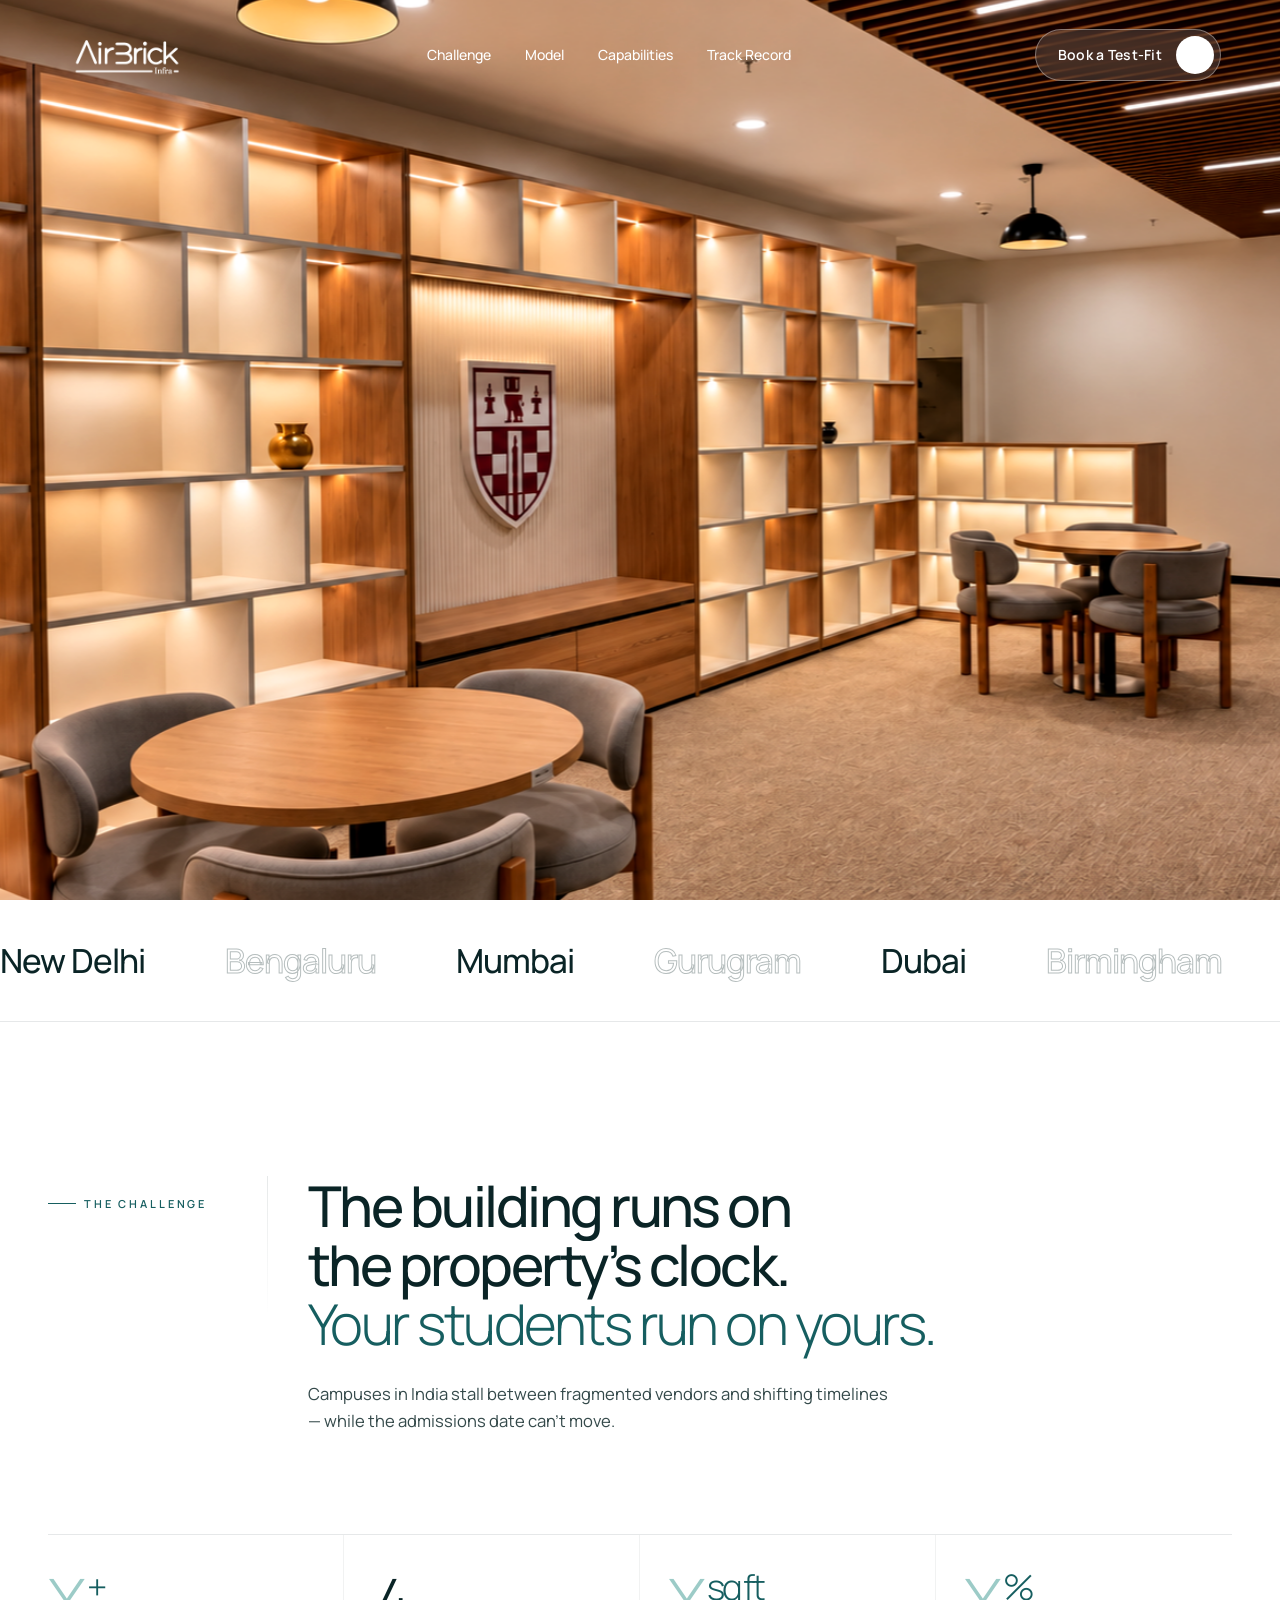
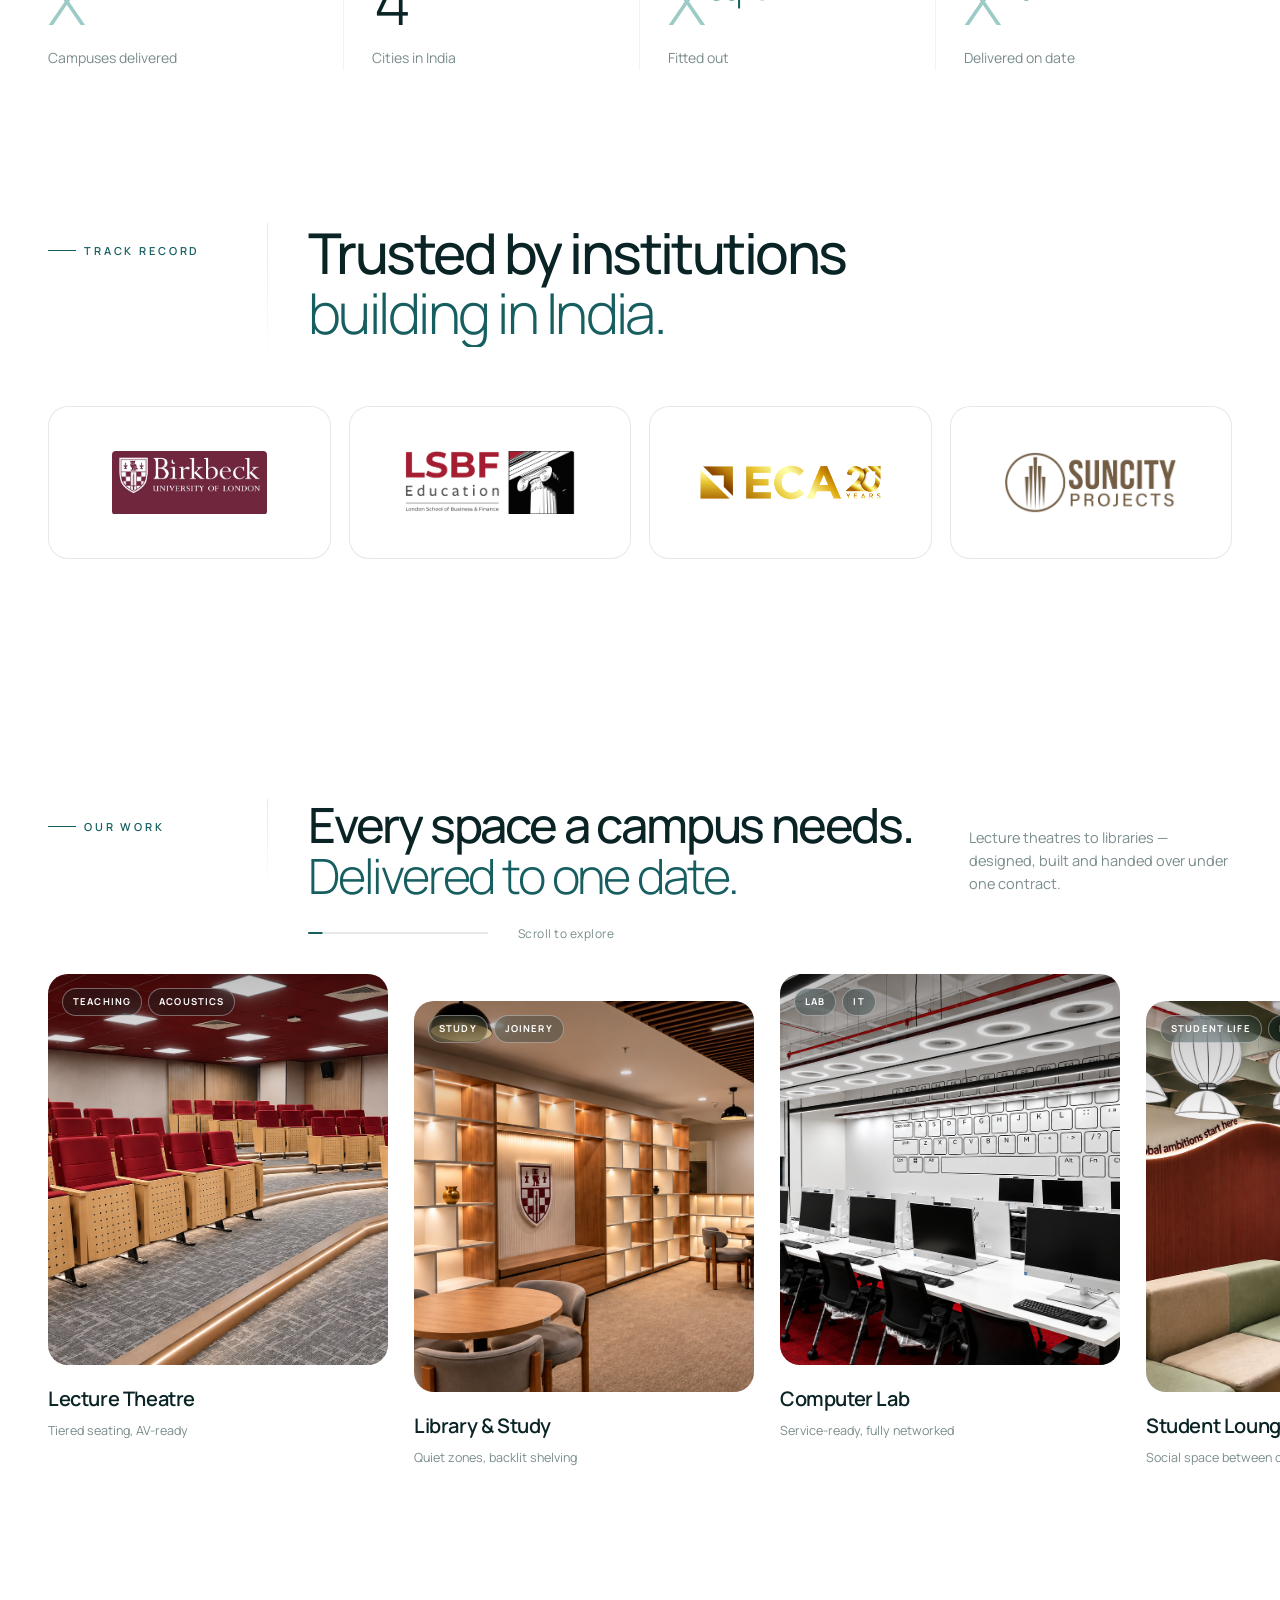
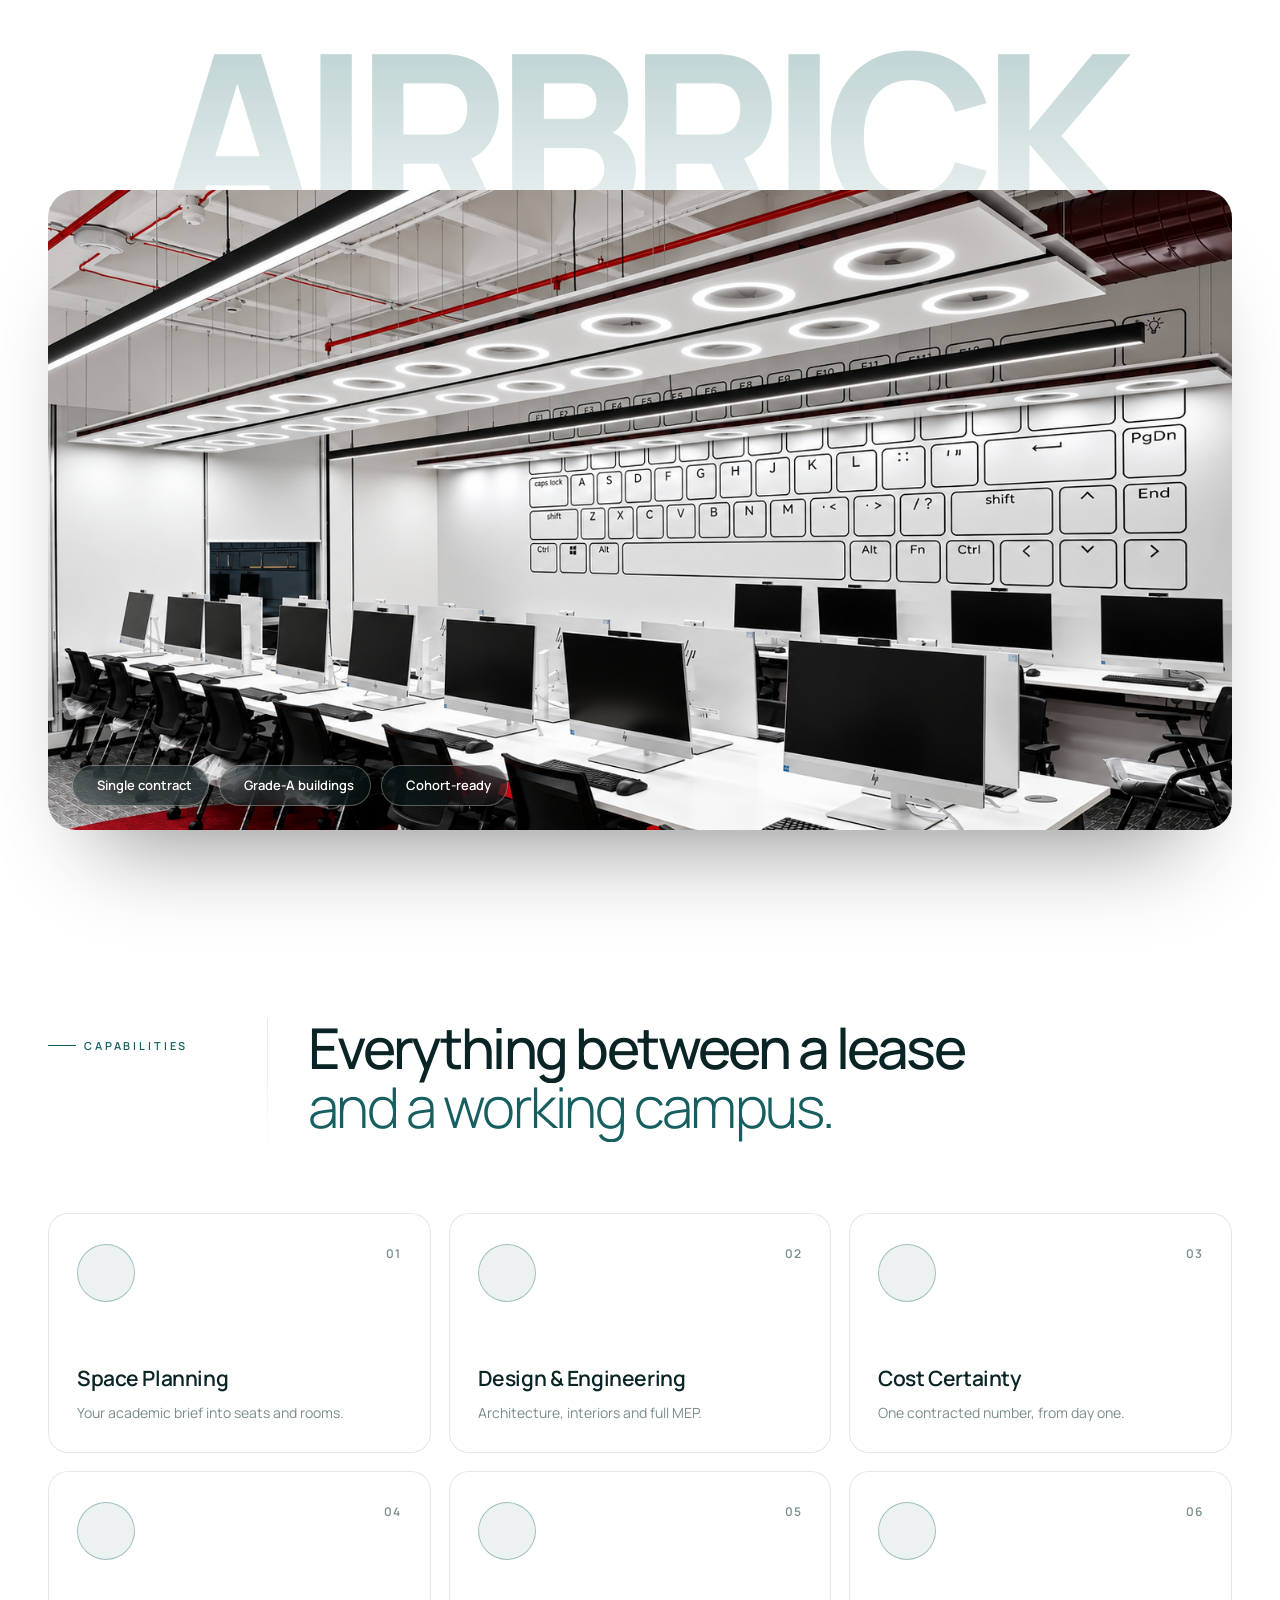
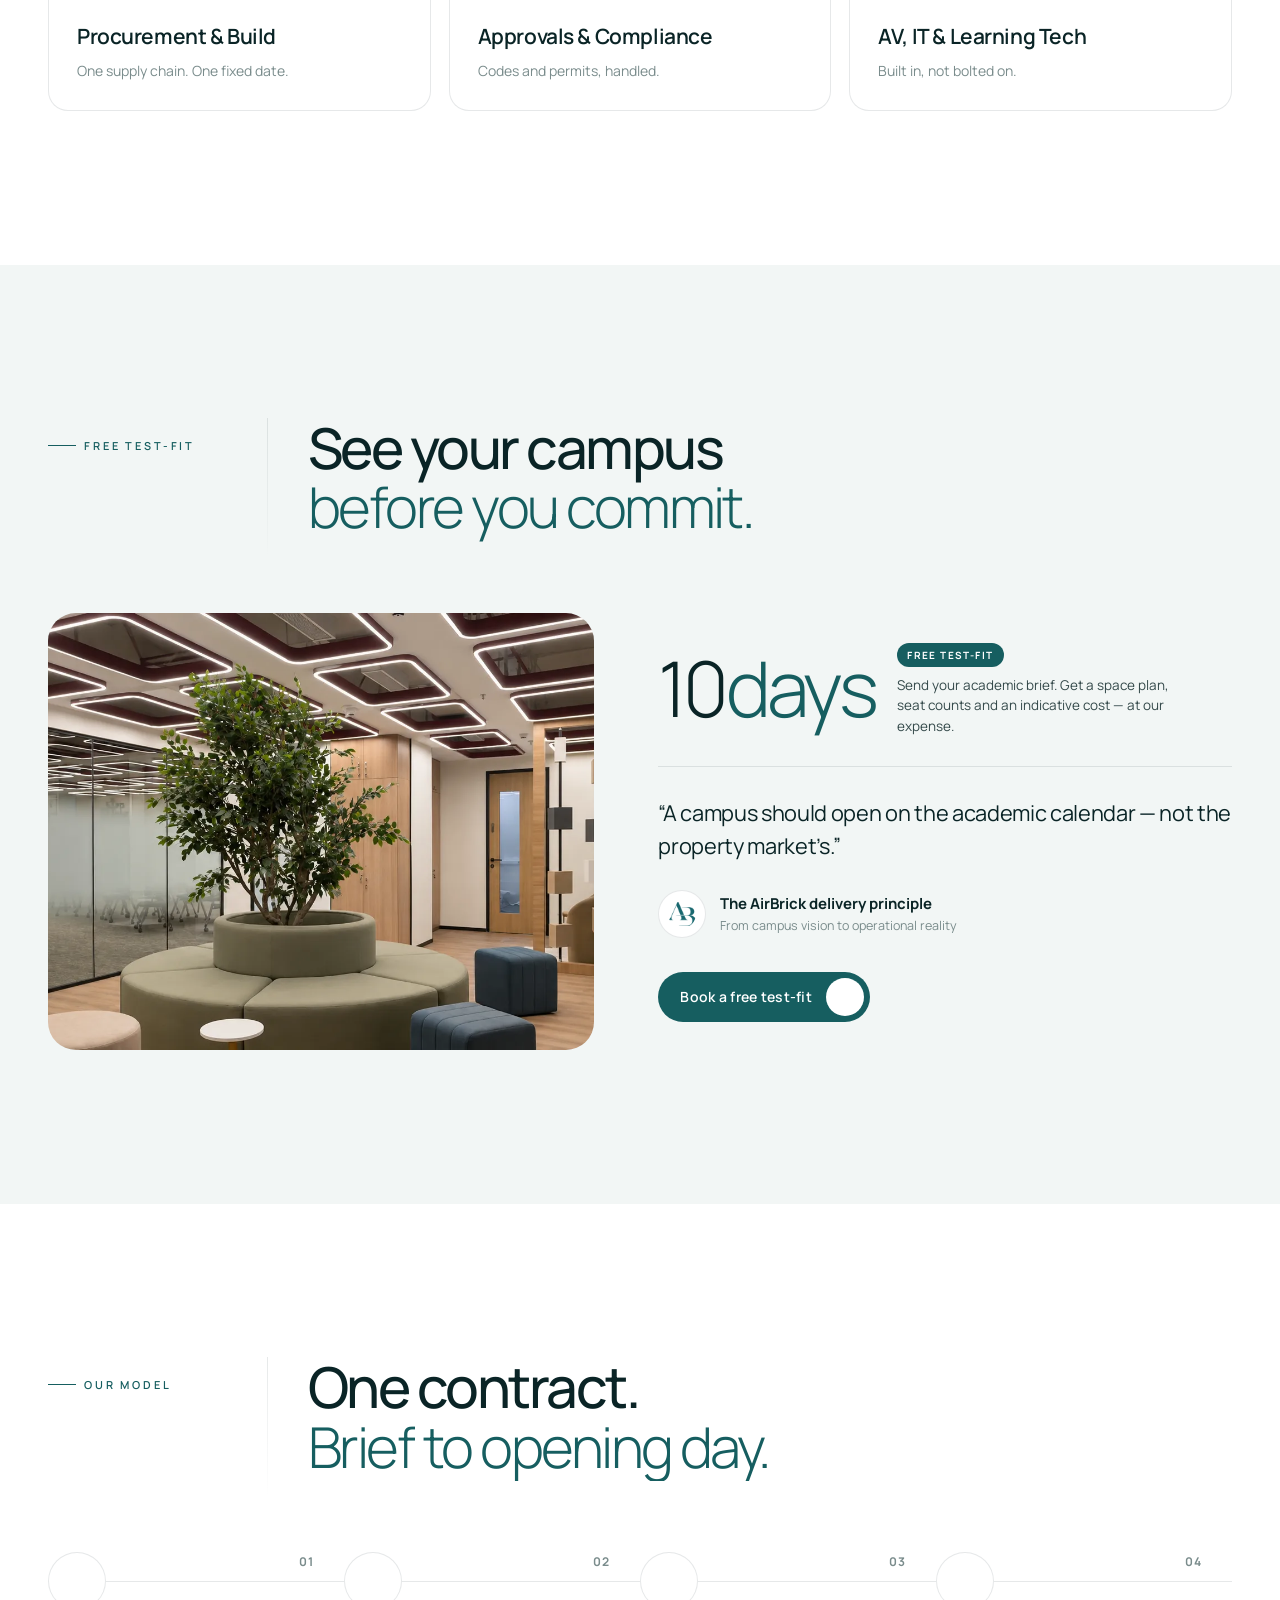
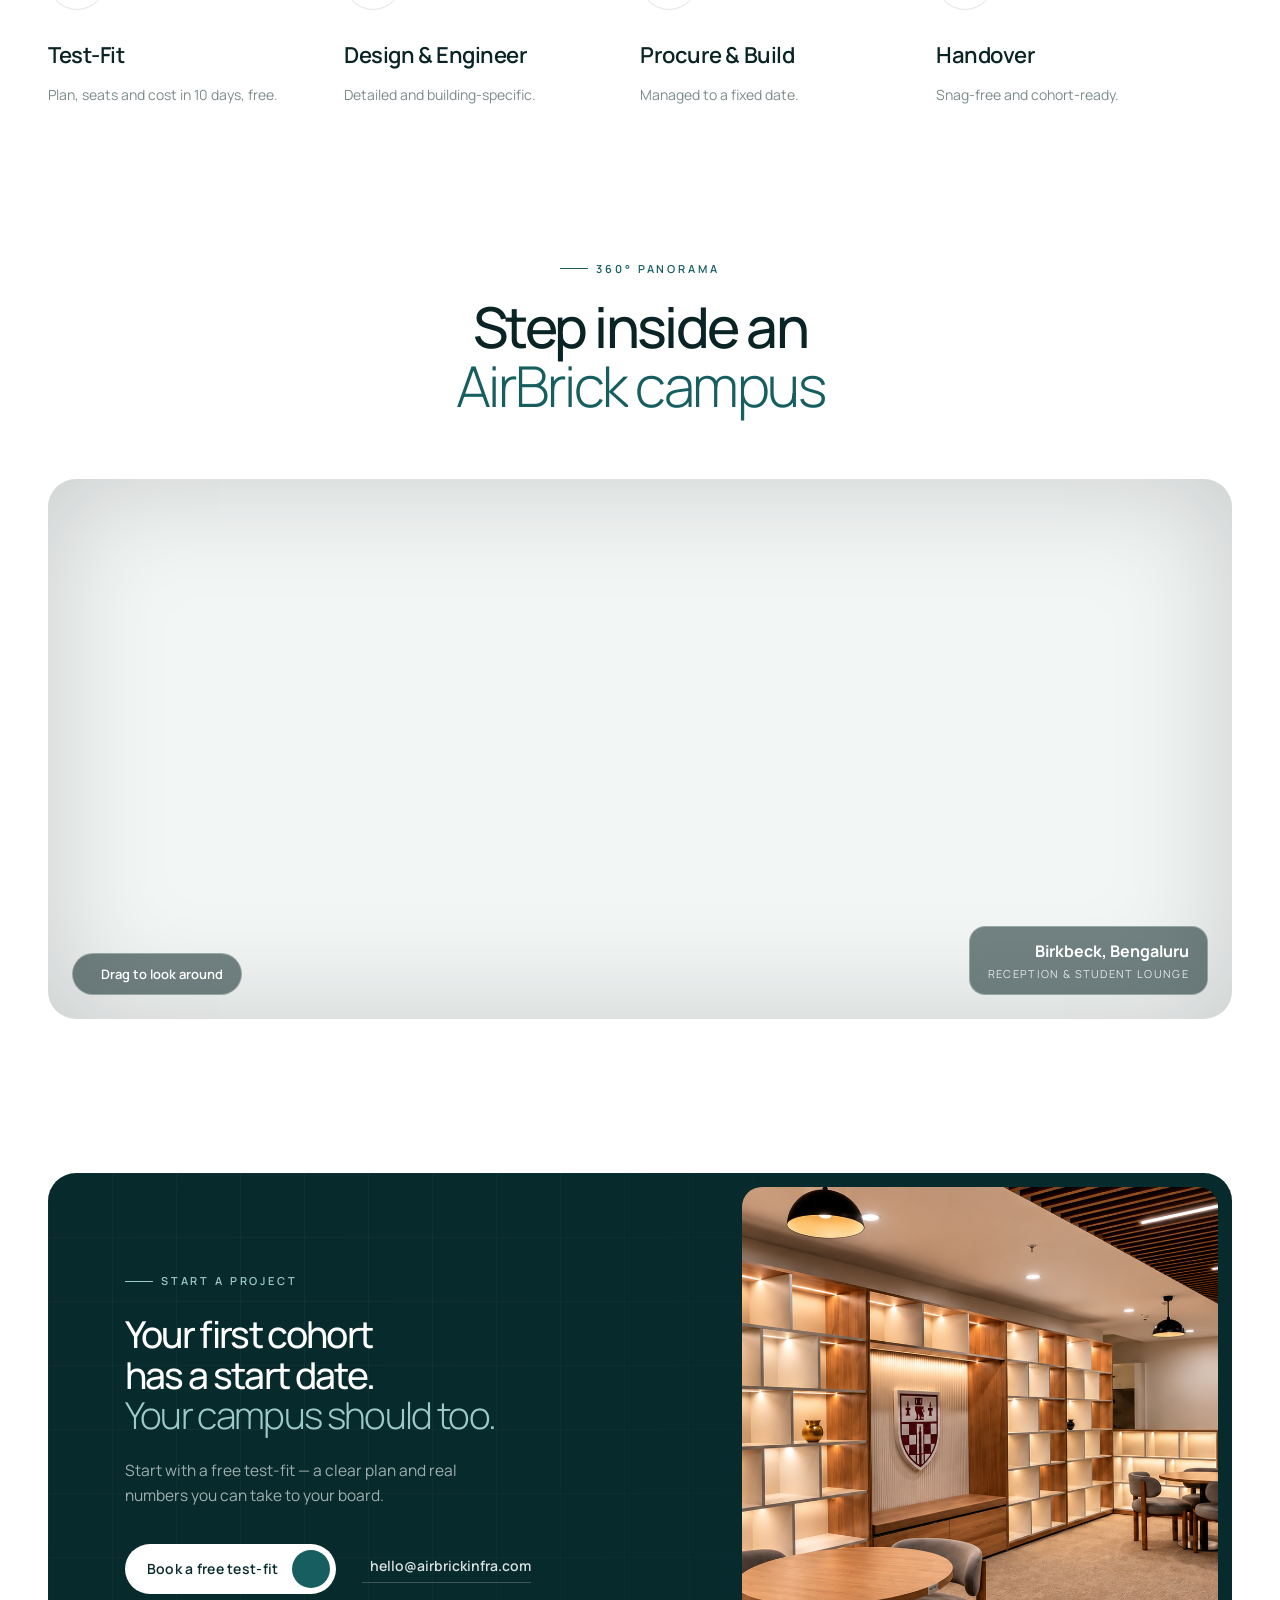
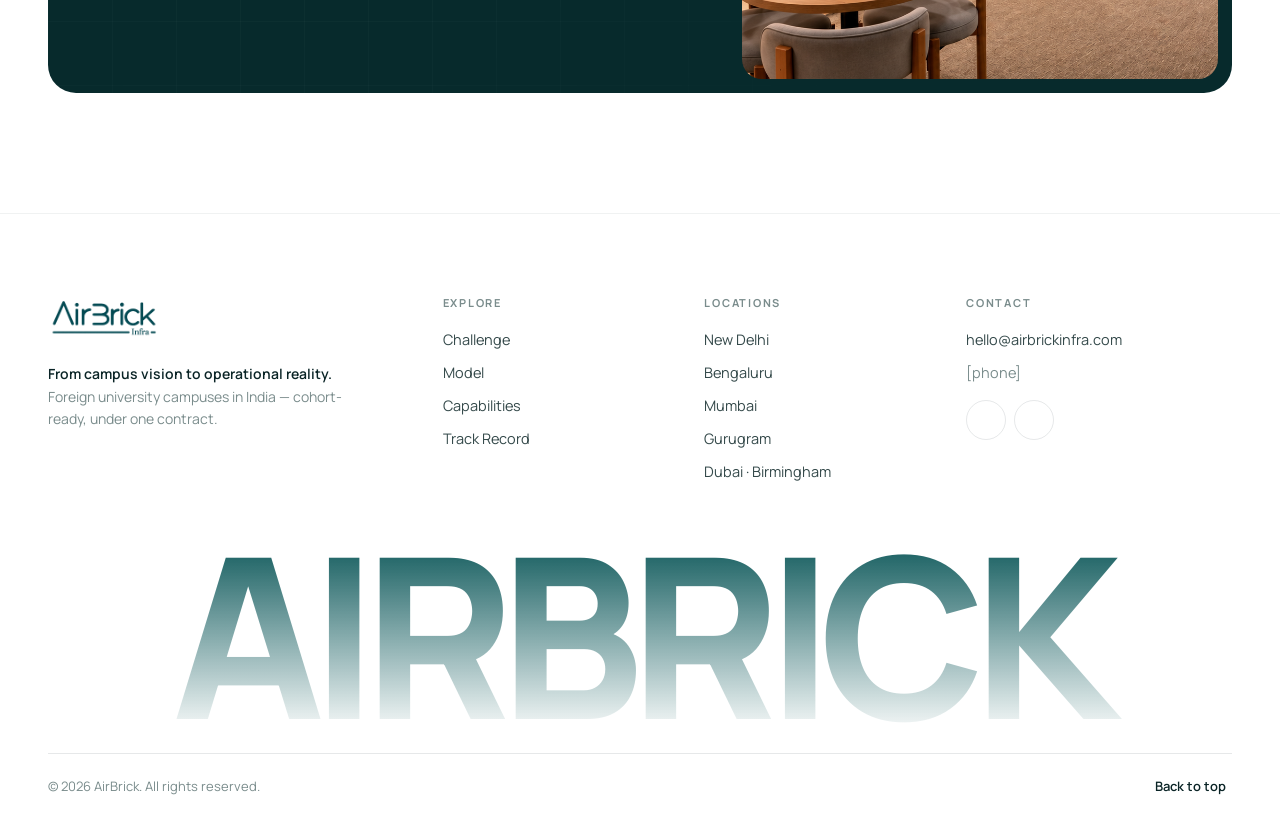
==== commit e0e9423d: "Done" ====
--- a/index.html
+++ b/index.html
@@ -15,8 +15,8 @@
   <link rel="stylesheet" href="https://cdn.jsdelivr.net/npm/lenis@1.1.13/dist/lenis.css" />
   <link rel="stylesheet" href="styles.css" />
   <script>document.documentElement.classList.add('js');</script>
-  <!-- 3D room viewer for the "Step Inside" section — reads model/campus.glb once it's added -->
-  <script type="module" src="https://unpkg.com/@google/model-viewer@4.0.0/dist/model-viewer.min.js"></script>
+  <!-- Pannellum 360° panorama viewer -->
+  <link rel="stylesheet" href="https://cdn.jsdelivr.net/npm/pannellum@2.5.6/build/pannellum.css" />
 </head>
 <body>
 
@@ -486,44 +486,16 @@
     <section class="section experience" id="experience">
       <div class="container">
         <div class="center-head">
-          <span class="pill pill--sm"><i class="dot"></i>Interactive 3D</span>
+          <span class="pill pill--sm"><i class="dot"></i>360° Panorama</span>
           <h2 class="h2 split">Step inside an<br /><span class="teal">AirBrick campus</span></h2>
         </div>
 
-        <div class="pano" data-cursor="drag" data-reveal-img>
-          <!-- Reads model/campus.glb — see model/README.txt. Falls back to the photo below until that file exists. -->
-          <model-viewer
-            id="campusModel"
-            class="pano__model"
-            src="model/campus.glb"
-            poster="9.webp"
-            alt="3D walkthrough of an AirBrick-delivered learning arena"
-            camera-controls
-            touch-action="pan-y"
-            auto-rotate
-            auto-rotate-delay="2200"
-            rotation-per-second="10deg"
-            interaction-prompt="none"
-            shadow-intensity="1"
-            exposure="1.05"
-            camera-orbit="-25deg 78deg 105%"
-            min-camera-orbit="auto auto 80%"
-            max-camera-orbit="auto auto 160%"
-          ></model-viewer>
-
-          <!-- Shown only if model/campus.glb hasn't been added yet -->
-          <div class="pano__img" role="img" aria-label="Panoramic view of an open learning arena with tiered platform seating"></div>
-          <div class="pano__placeholder glass">
-            <i class="ph-light ph-cube"></i>
-            <b>3D walkthrough coming soon</b>
-            <span>Add <code>model/campus.glb</code> to switch this on</span>
-          </div>
-
+        <div class="pano" data-cursor="drag">
+          <div id="pano360" class="pano__viewer"></div>
           <div class="pano__hud">
             <span class="glass pano__hint"><i class="ph-light ph-hand-grabbing"></i>Drag to look around</span>
-            <span class="glass pano__label"><b>Learning Arena</b><small>Open learning &amp; events</small></span>
-          </div>
-          <div class="pano__compass glass"><i class="ph-light ph-navigation-arrow"></i></div>
+            <span class="glass pano__label"><b>Birkbeck, Bengaluru</b><small>Reception &amp; student lounge</small></span>
+          </div>
         </div>
       </div>
     </section>
@@ -607,6 +579,7 @@
   <script src="https://cdn.jsdelivr.net/npm/gsap@3.12.5/dist/gsap.min.js"></script>
   <script src="https://cdn.jsdelivr.net/npm/gsap@3.12.5/dist/ScrollTrigger.min.js"></script>
   <script src="https://cdn.jsdelivr.net/npm/lenis@1.1.13/dist/lenis.min.js"></script>
+  <script src="https://cdn.jsdelivr.net/npm/pannellum@2.5.6/build/pannellum.js"></script>
   <script src="main.js"></script>
 </body>
 </html>
--- a/styles.css
+++ b/styles.css
@@ -512,50 +512,45 @@
   touch-action: pan-y; user-select: none; cursor: grab;
 }
 .pano:active { cursor: grabbing; }
-.pano__img {
-  position: absolute; inset: 0;
-  background: url("9.webp") center / cover no-repeat;
-  will-change: background-position;
-  filter: saturate(0.35) brightness(0.7);
-}
-.pano::after { content: ""; position: absolute; inset: 0; pointer-events: none; box-shadow: inset 0 0 120px rgba(0,0,0,0.25); z-index: 2; }
-
-/* ---------- 3D model (model-viewer) ---------- */
-/* Default state: no model/campus.glb yet, so the viewer sits invisible behind the dimmed photo + notice.
-   It stays laid out at full size (opacity, not display:none) — model-viewer only starts loading once
-   it actually has dimensions, so hiding it with display:none would stop it from ever loading. */
-.pano__model {
-  position: absolute; inset: 0; width: 100%; height: 100%;
-  opacity: 0; pointer-events: none; transition: opacity 0.8s var(--ease);
-  --poster-color: transparent;
-  --progress-bar-color: var(--teal-2);
-  --progress-bar-height: 3px;
-}
-.pano__placeholder {
-  position: absolute; left: 50%; top: 50%; transform: translate(-50%, -50%);
-  z-index: 1; text-align: center; display: flex; flex-direction: column; align-items: center; gap: 8px;
-  padding: 28px 34px; border-radius: 20px; max-width: 300px;
-}
-.pano__placeholder i { font-size: 30px; margin-bottom: 4px; }
-.pano__placeholder b { font-size: 16px; font-weight: 600; }
-.pano__placeholder span { font-size: 12.5px; opacity: 0.8; line-height: 1.5; }
-.pano__placeholder code { font-family: ui-monospace, "SF Mono", Consolas, monospace; font-size: 11.5px; background: rgba(255,255,255,0.14); padding: 2px 6px; border-radius: 5px; }
-
-/* Once model/campus.glb loads, .pano gets is-3d and the photo/placeholder step aside for the real model */
-.pano.is-3d .pano__img,
-.pano.is-3d .pano__placeholder,
-.pano.is-3d::after { display: none; }
-.pano.is-3d .pano__model { opacity: 1; pointer-events: auto; z-index: 0; }
-.pano__hud { position: absolute; left: 24px; right: 24px; bottom: 24px; display: flex; justify-content: space-between; align-items: flex-end; gap: 12px; z-index: 1; pointer-events: none; }
-.pano__hint { display: inline-flex; align-items: center; gap: 10px; padding: 10px 18px; border-radius: 100px; font-size: 13px; font-weight: 600; background: rgba(10, 36, 38,0.3); }
+.pano::after { content: ""; position: absolute; inset: 0; pointer-events: none; box-shadow: inset 0 0 120px rgba(0,0,0,0.18); z-index: 3; }
+
+
+/* Inner Pannellum target — fills the outer .pano layout shell */
+.pano__viewer { position: absolute; inset: 0; }
+
+/* ---------- Pannellum 360° overrides ---------- */
+/* Hide Pannellum's default branding, controls bar, and error styling */
+.pano .pnlm-about-msg,
+.pano .pnlm-zoom-controls,
+.pano .pnlm-fullscreen-toggle-button { display: none !important; }
+
+/* Style the load button to match site palette */
+.pano .pnlm-load-button {
+  background: rgba(7, 42, 44, 0.82) !important;
+  border: 1px solid rgba(156, 203, 199, 0.25) !important;
+  border-radius: 14px !important;
+}
+.pano .pnlm-load-button p {
+  font-family: var(--font) !important;
+  font-size: 15px !important;
+  font-weight: 600 !important;
+  color: #fff !important;
+}
+.pano .pnlm-load-button:hover { background: rgba(22, 94, 96, 0.9) !important; }
+
+/* Loading spinner colour */
+.pano .pnlm-load-box p { color: var(--teal-2) !important; }
+
+/* Canvas fills the rounded container */
+.pano .pnlm-container { border-radius: inherit; }
+
+/* HUD overlay sits above Pannellum's canvas layers */
+.pano__hud { position: absolute; left: 24px; right: 24px; bottom: 24px; display: flex; justify-content: space-between; align-items: flex-end; gap: 12px; z-index: 4; pointer-events: none; }
+.pano__hint { display: inline-flex; align-items: center; gap: 10px; padding: 10px 18px; border-radius: 100px; font-size: 13px; font-weight: 600; background: rgba(10, 36, 38,0.55); backdrop-filter: blur(8px); color: #fff; }
 .pano__hint i { font-size: 18px; }
-.pano__label { display: flex; flex-direction: column; padding: 12px 18px; border-radius: 16px; text-align: right; background: rgba(10, 36, 38,0.3); }
+.pano__label { display: flex; flex-direction: column; padding: 12px 18px; border-radius: 16px; text-align: right; background: rgba(10, 36, 38,0.55); backdrop-filter: blur(8px); color: #fff; }
 .pano__label b { font-size: 16px; }
 .pano__label small { font-size: 11px; letter-spacing: 0.12em; text-transform: uppercase; opacity: 0.8; }
-.pano__compass { position: absolute; top: 24px; right: 24px; width: 50px; height: 50px; border-radius: 50%; display: grid; place-items: center; font-size: 20px; z-index: 3; background: rgba(10, 36, 38,0.3); }
-.pano__compass i { transition: transform 0.2s linear; }
-.pano__compass--reset { cursor: pointer; transition: background 0.3s, transform 0.4s var(--ease); }
-.pano__compass--reset:hover { background: rgba(10, 36, 38, 0.5); transform: scale(1.08); }
 
 /* ---------- CTA ---------- */
 .cta { padding-bottom: clamp(80px, 10vw, 120px); }
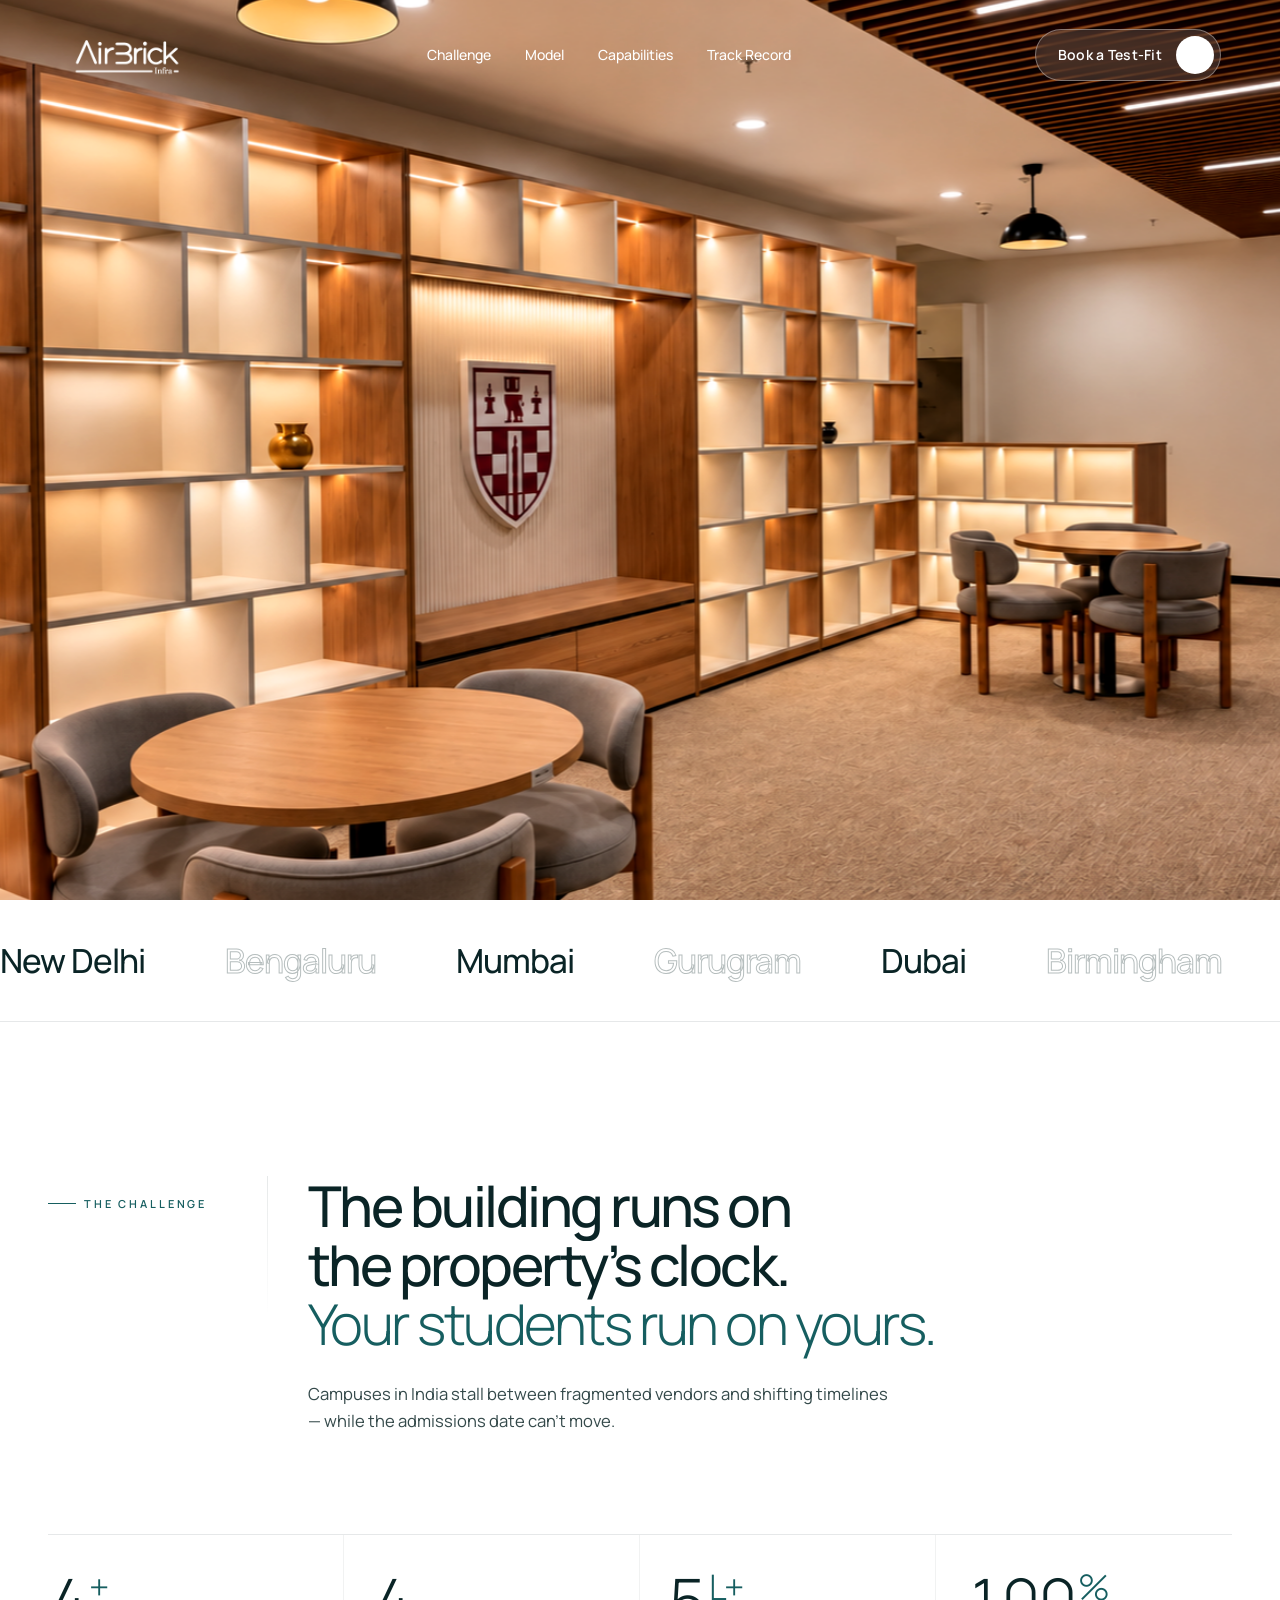
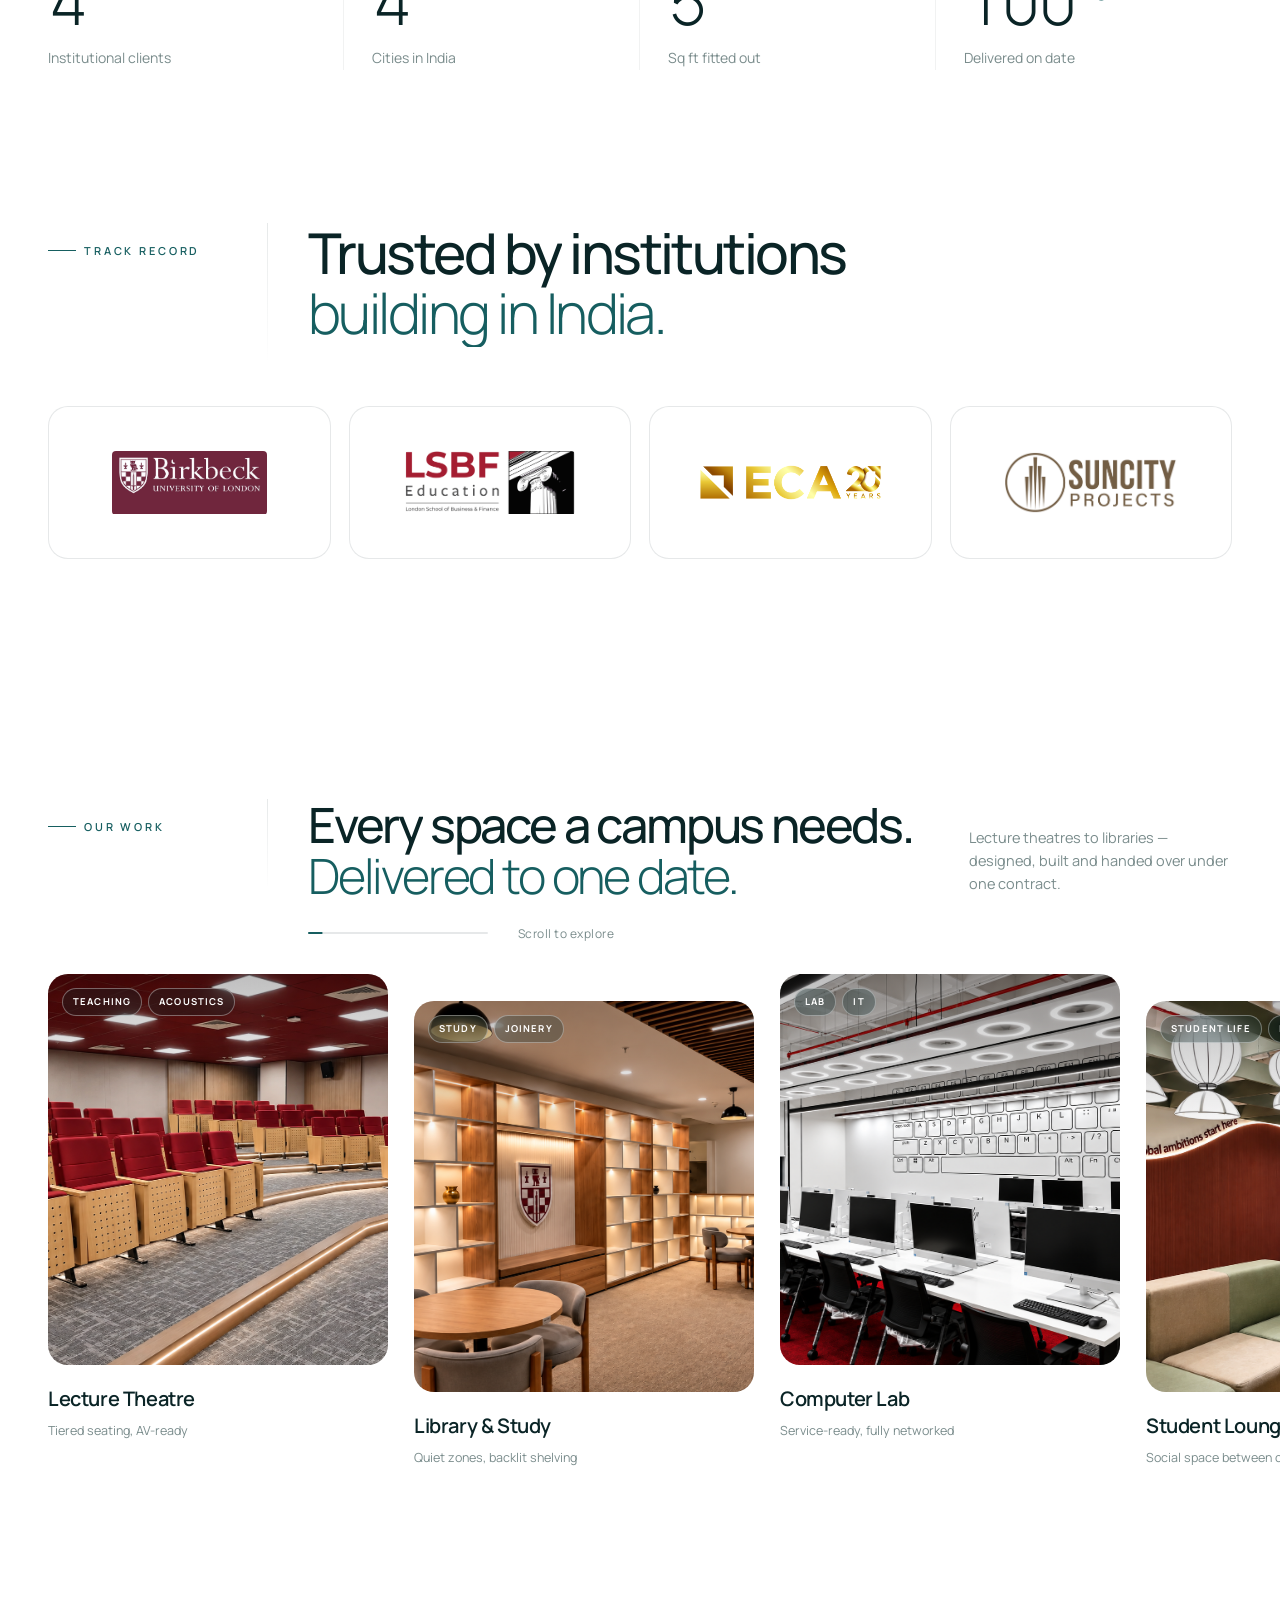
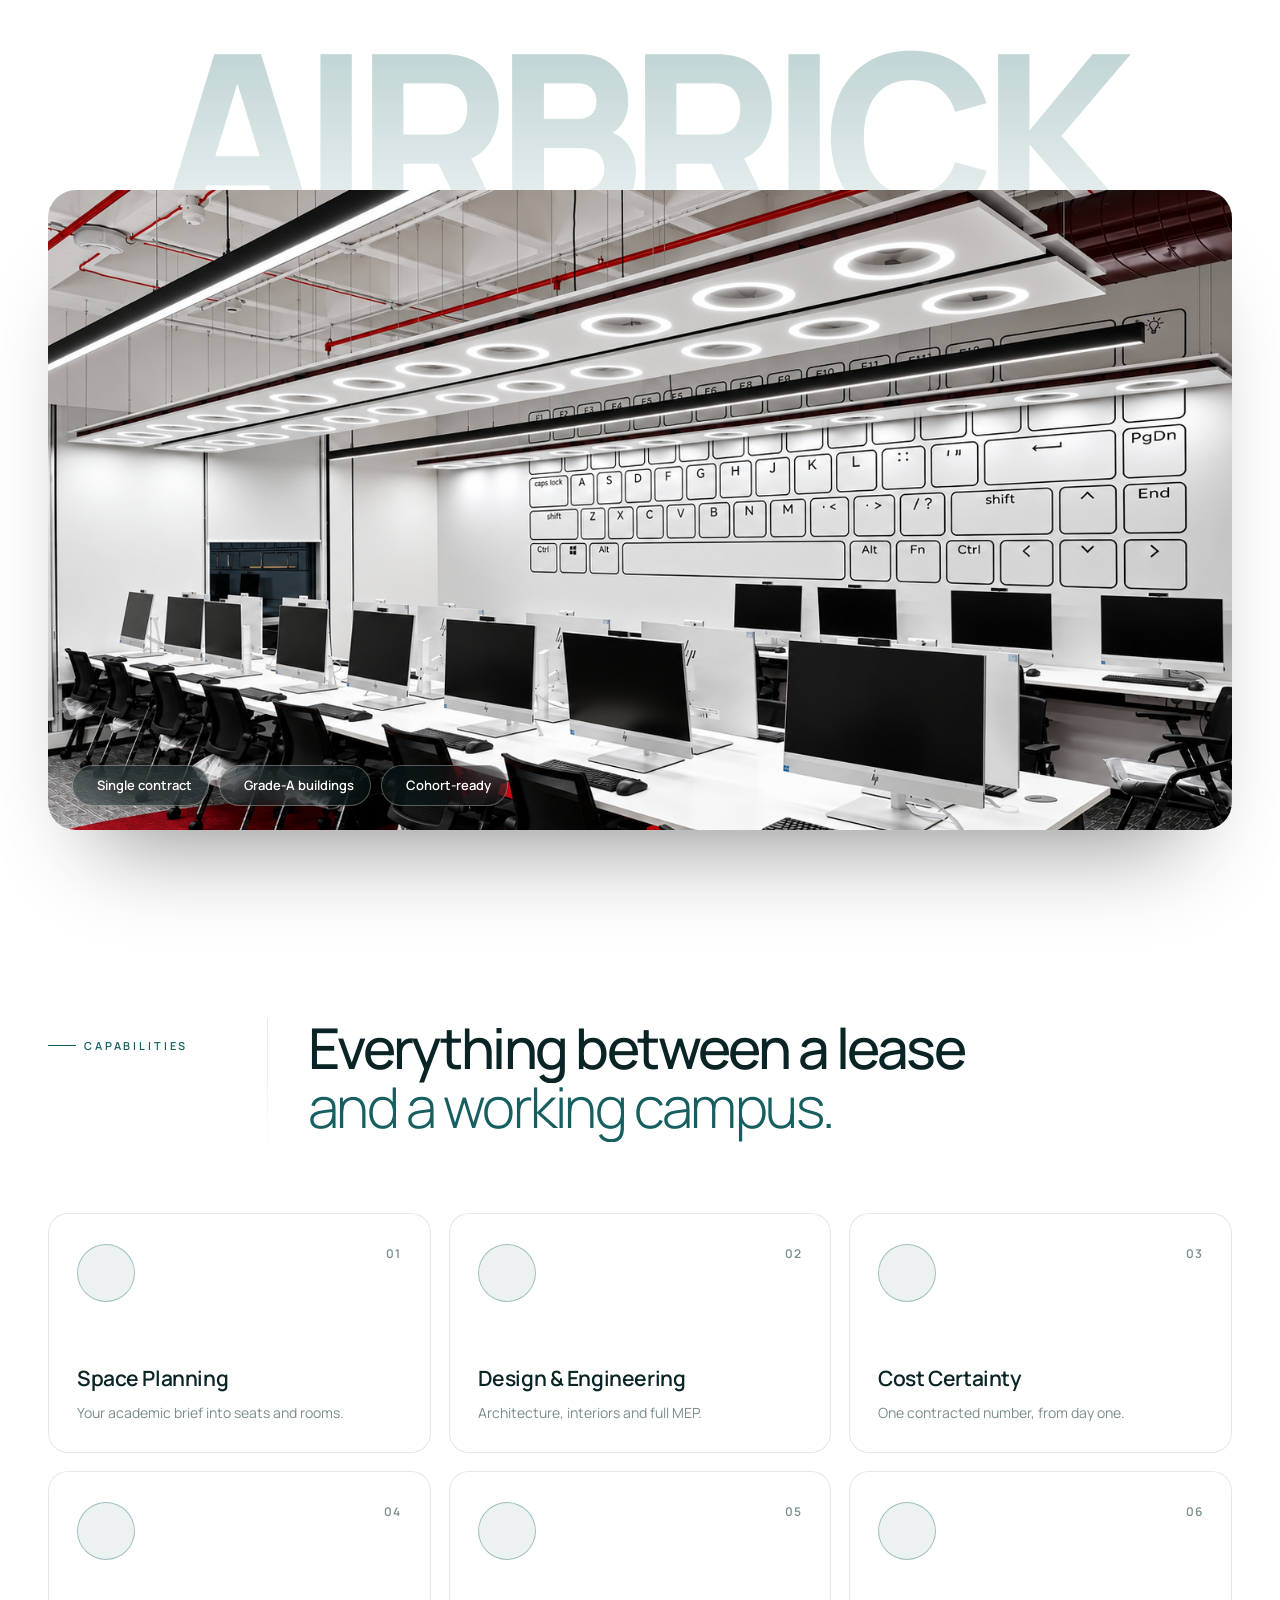
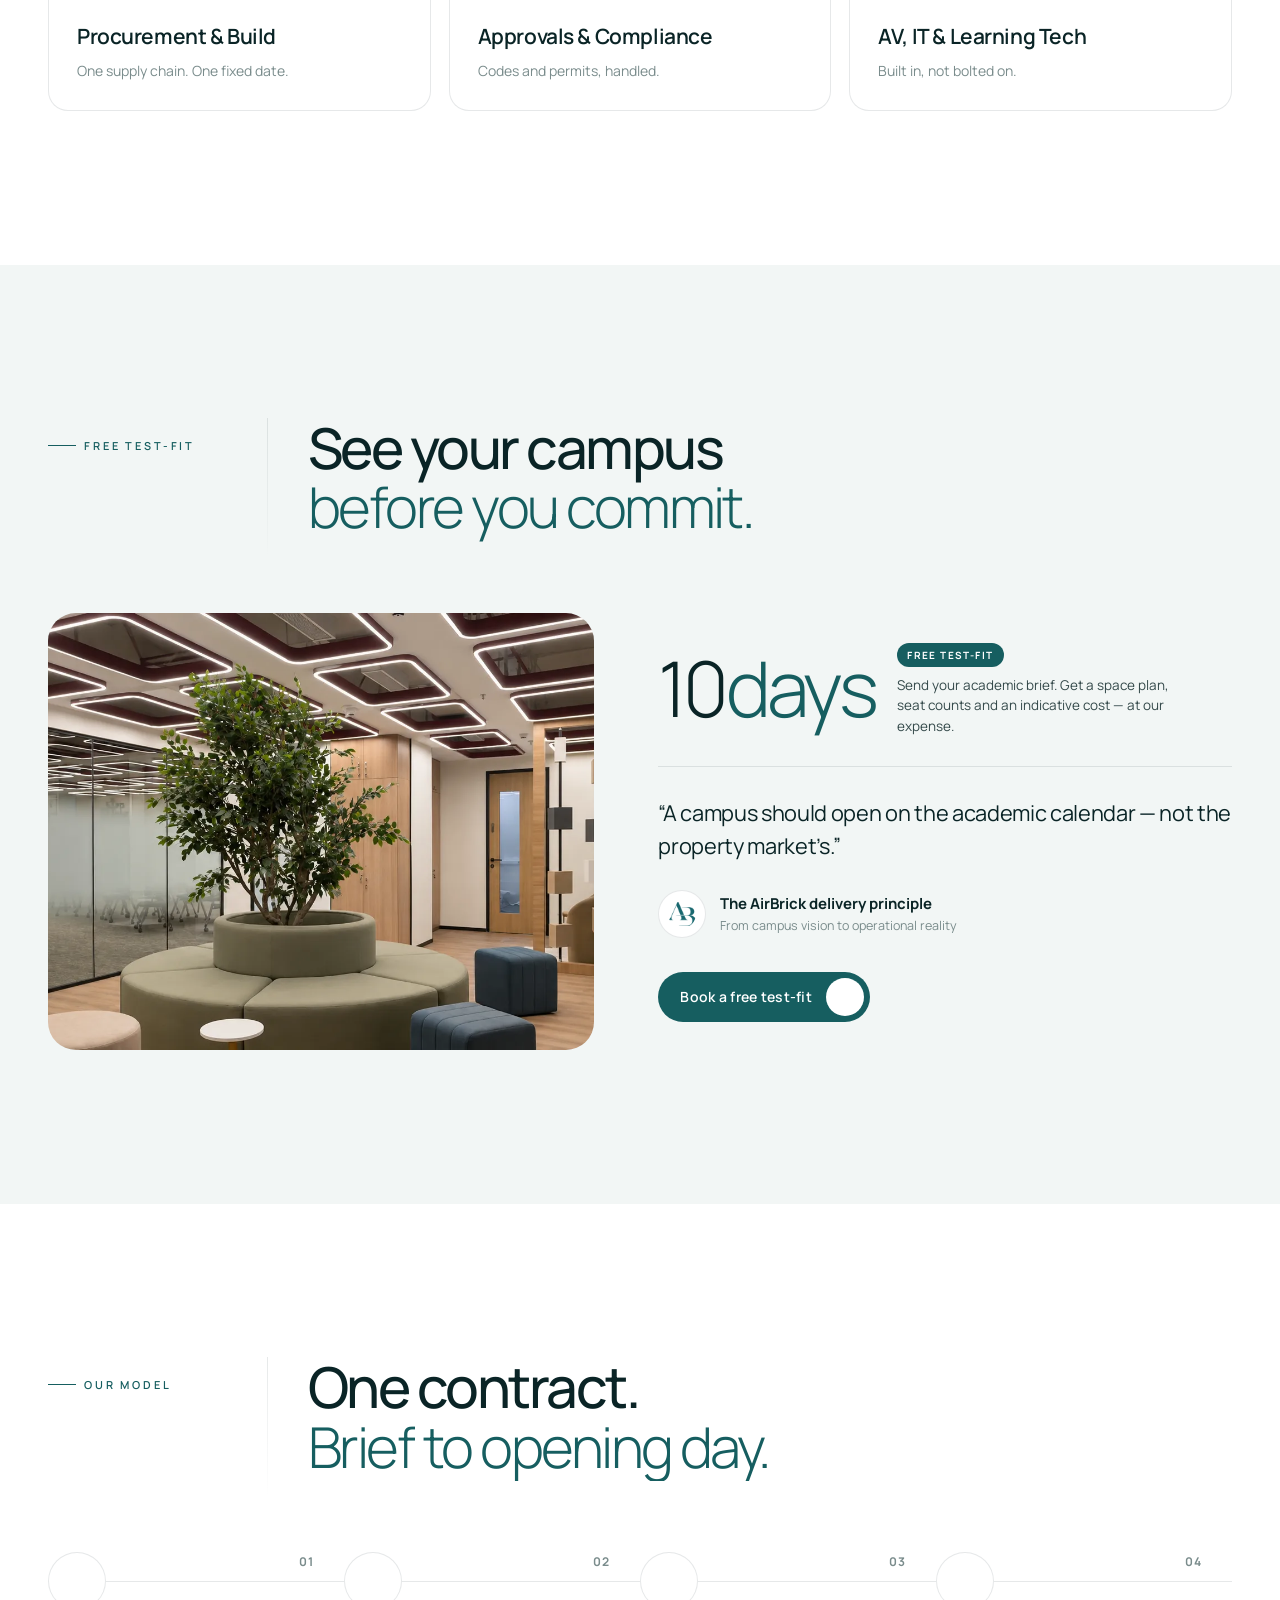
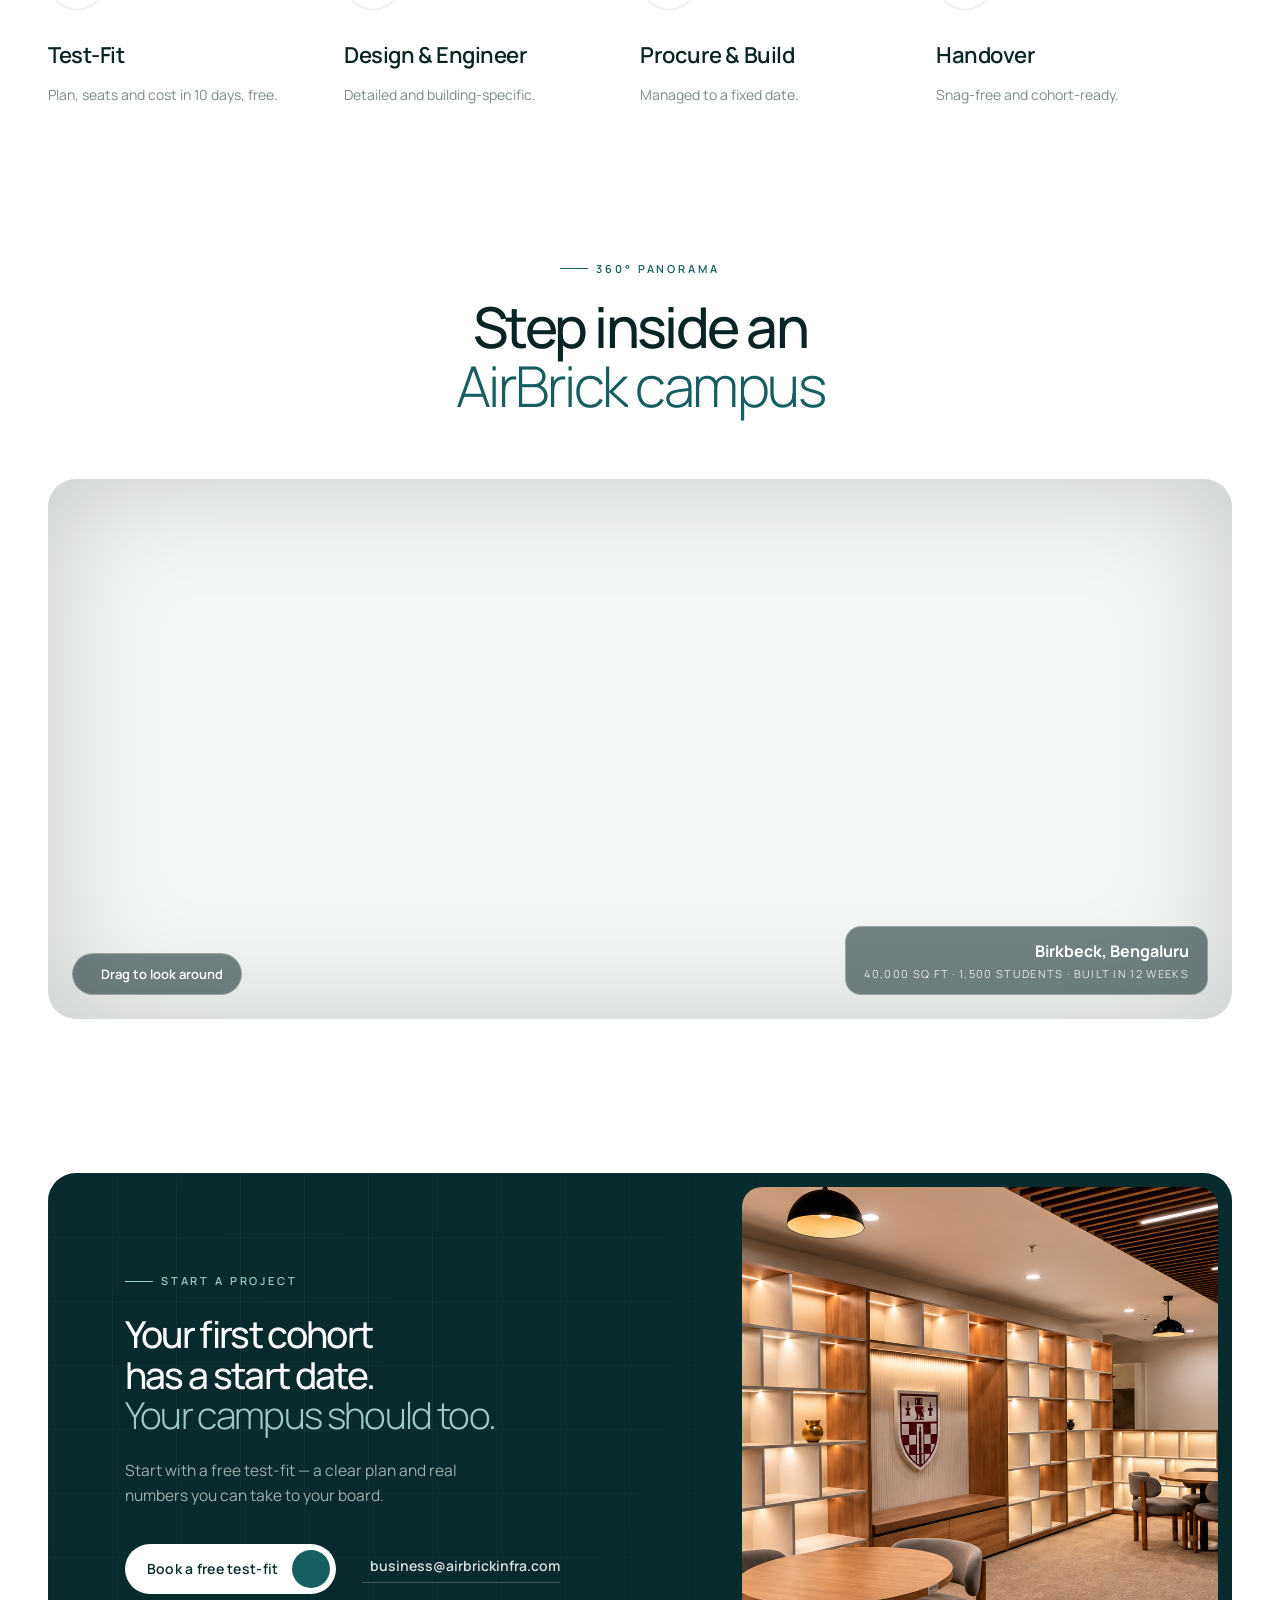
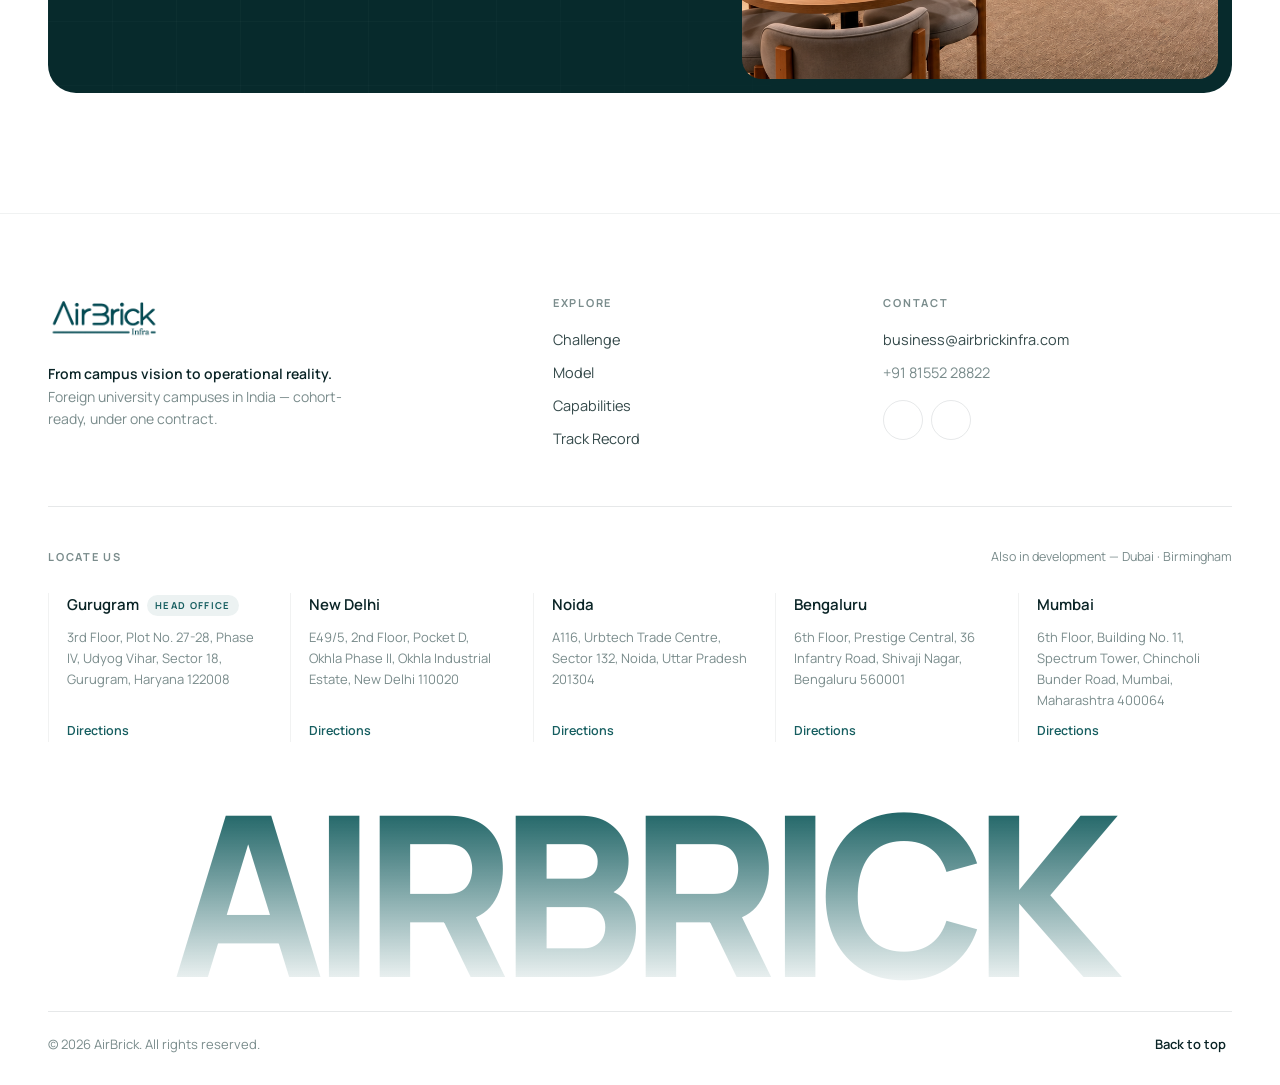
==== commit 542df5f5: "optimised it for mobile" ====
--- a/index.html
+++ b/index.html
@@ -69,13 +69,15 @@
         <div class="hero__slide is-active"><img src="a2.png" alt="University library with backlit timber shelving" /></div>
         <div class="hero__slide"><img data-src="a4.png" alt="Reception lounge with a timber grid ceiling" /></div>
         <div class="hero__slide"><img data-src="a1.png" alt="Tiered auditorium with crimson seats" /></div>
+        <div class="hero__slide"><img data-src="6.webp" alt="Cafe with fluted green column" /></div>
+        <!-- hidden slides (files kept, not in rotation):
         <div class="hero__slide"><img data-src="a3.png" alt="Student lounge with lantern pendants" /></div>
         <div class="hero__slide"><img data-src="a5.png" alt="Computer lab with keyboard mural and ring lights" /></div>
         <div class="hero__slide"><img data-src="5.webp" alt="Breakout zone with tree planter seating" /></div>
         <div class="hero__slide"><img data-src="4%20(1).webp" alt="Flexible learning hall with halo ceiling lights" /></div>
         <div class="hero__slide"><img data-src="9.webp" alt="Open learning arena with tiered platform seating" /></div>
-        <div class="hero__slide"><img data-src="6.webp" alt="Cafe with fluted green column" /></div>
         <div class="hero__slide"><img data-src="8.webp" alt="Seminar room with acoustic disc panels" /></div>
+        -->
       </div>
       <div class="hero__shade" aria-hidden="true"></div>
 
@@ -163,7 +165,7 @@
               <span class="enquiry__submit-label">Request my test-fit</span>
               <span class="btn__icon"><i class="ph ph-arrow-right"></i></span>
             </button>
-            <p class="enquiry__error" role="alert" hidden>Couldn’t send. Please retry or email hello@airbrickinfra.com.</p>
+            <p class="enquiry__error" role="alert" hidden>Couldn’t send. Please retry or email business@airbrickinfra.com.</p>
             <p class="enquiry__note"><i class="ph-light ph-seal-check"></i>No cost. No obligation.</p>
           </form>
 
@@ -205,22 +207,21 @@
           </div>
         </div>
 
-        <!-- X = placeholder: founder to confirm campuses, sq ft and on-time figures -->
         <div class="stats">
           <div class="stat" data-reveal>
-            <div class="stat__num"><span class="stat__ph">X</span><em>+</em></div>
-            <div class="stat__label">Campuses delivered</div>
+            <div class="stat__num"><span data-count="4">0</span><em>+</em></div>
+            <div class="stat__label">Institutional clients</div>
           </div>
           <div class="stat" data-reveal>
             <div class="stat__num"><span data-count="4">0</span></div>
             <div class="stat__label">Cities in India</div>
           </div>
           <div class="stat" data-reveal>
-            <div class="stat__num"><span class="stat__ph">X</span><em>sq ft</em></div>
-            <div class="stat__label">Fitted out</div>
+            <div class="stat__num"><span data-count="5">0</span><em>L+</em></div>
+            <div class="stat__label">Sq ft fitted out</div>
           </div>
           <div class="stat" data-reveal>
-            <div class="stat__num"><span class="stat__ph">X</span><em>%</em></div>
+            <div class="stat__num"><span data-count="100">0</span><em>%</em></div>
             <div class="stat__label">Delivered on date</div>
           </div>
         </div>
@@ -494,7 +495,7 @@
           <div id="pano360" class="pano__viewer"></div>
           <div class="pano__hud">
             <span class="glass pano__hint"><i class="ph-light ph-hand-grabbing"></i>Drag to look around</span>
-            <span class="glass pano__label"><b>Birkbeck, Bengaluru</b><small>Reception &amp; student lounge</small></span>
+            <span class="glass pano__label"><b>Birkbeck, Bengaluru</b><small>40,000 sq ft · 1,500 students · built in 12 weeks</small></span>
           </div>
         </div>
       </div>
@@ -511,7 +512,7 @@
             <p>Start with a free test-fit — a clear plan and real numbers you can take to your board.</p>
             <div class="cta__actions">
               <a href="#enquire" class="btn btn--teal"><span>Book a free test-fit</span><span class="btn__icon"><i class="ph ph-arrow-up-right"></i></span></a>
-              <a href="mailto:hello@airbrickinfra.com" class="link-arrow link-arrow--light"><i class="ph-light ph-envelope-simple"></i> hello@airbrickinfra.com</a>
+              <a href="mailto:business@airbrickinfra.com" class="link-arrow link-arrow--light"><i class="ph-light ph-envelope-simple"></i> business@airbrickinfra.com</a>
             </div>
           </div>
           <div class="cta__media">
@@ -540,21 +541,46 @@
           <a href="#clients">Track Record</a>
         </div>
         <div class="footer__col">
-          <h4>Locations</h4>
-          <span>New Delhi</span>
-          <span>Bengaluru</span>
-          <span>Mumbai</span>
-          <span>Gurugram</span>
-          <span>Dubai · Birmingham</span>
-        </div>
-        <div class="footer__col">
           <h4>Contact</h4>
-          <a href="mailto:hello@airbrickinfra.com">hello@airbrickinfra.com</a>
-          <span class="footer__ph">[phone]</span>
+          <a href="mailto:business@airbrickinfra.com">business@airbrickinfra.com</a>
+          <span class="footer__ph">+91 81552 28822</span>
           <div class="socials">
             <a href="#" aria-label="LinkedIn"><i class="ph-light ph-linkedin-logo"></i></a>
             <a href="#" aria-label="Instagram"><i class="ph-light ph-instagram-logo"></i></a>
           </div>
+        </div>
+      </div>
+      <div class="offices">
+        <div class="offices__head">
+          <h4>Locate us</h4>
+          <span>Also in development — Dubai · Birmingham</span>
+        </div>
+        <div class="offices__grid">
+          <address class="office">
+            <h5>Gurugram<small>Head Office</small></h5>
+            <p>3rd Floor, Plot No. 27-28, Phase IV, Udyog Vihar, Sector 18, Gurugram, Haryana 122008</p>
+            <a href="https://www.google.com/maps/search/?api=1&amp;query=AirBrick%203rd%20Floor%2C%20Plot%20No.%2027-28%2C%20Phase%20IV%2C%20Udyog%20Vihar%2C%20Sector%2018%2C%20Gurugram%2C%20Haryana%20122008" target="_blank" rel="noopener">Directions <i class="ph-light ph-arrow-up-right"></i></a>
+          </address>
+          <address class="office">
+            <h5>New Delhi</h5>
+            <p>E49/5, 2nd Floor, Pocket D, Okhla Phase II, Okhla Industrial Estate, New Delhi 110020</p>
+            <a href="https://www.google.com/maps/search/?api=1&amp;query=AirBrick%20E49/5%2C%202nd%20Floor%2C%20Pocket%20D%2C%20Okhla%20Phase%20II%2C%20Okhla%20Industrial%20Estate%2C%20New%20Delhi%20110020" target="_blank" rel="noopener">Directions <i class="ph-light ph-arrow-up-right"></i></a>
+          </address>
+          <address class="office">
+            <h5>Noida</h5>
+            <p>A116, Urbtech Trade Centre, Sector 132, Noida, Uttar Pradesh 201304</p>
+            <a href="https://www.google.com/maps/search/?api=1&amp;query=AirBrick%20A116%2C%20Urbtech%20Trade%20Centre%2C%20Sector%20132%2C%20Noida%2C%20Uttar%20Pradesh%20201304" target="_blank" rel="noopener">Directions <i class="ph-light ph-arrow-up-right"></i></a>
+          </address>
+          <address class="office">
+            <h5>Bengaluru</h5>
+            <p>6th Floor, Prestige Central, 36 Infantry Road, Shivaji Nagar, Bengaluru 560001</p>
+            <a href="https://www.google.com/maps/search/?api=1&amp;query=AirBrick%206th%20Floor%2C%20Prestige%20Central%2C%2036%20Infantry%20Road%2C%20Shivaji%20Nagar%2C%20Bengaluru%20560001" target="_blank" rel="noopener">Directions <i class="ph-light ph-arrow-up-right"></i></a>
+          </address>
+          <address class="office">
+            <h5>Mumbai</h5>
+            <p>6th Floor, Building No. 11, Spectrum Tower, Chincholi Bunder Road, Mumbai, Maharashtra 400064</p>
+            <a href="https://www.google.com/maps/search/?api=1&amp;query=AirBrick%206th%20Floor%2C%20Building%20No.%2011%2C%20Spectrum%20Tower%2C%20Chincholi%20Bunder%20Road%2C%20Mumbai%2C%20Maharashtra%20400064" target="_blank" rel="noopener">Directions <i class="ph-light ph-arrow-up-right"></i></a>
+          </address>
         </div>
       </div>
       <div class="footer__word" aria-hidden="true">AIRBRICK</div>
--- a/styles.css
+++ b/styles.css
@@ -809,3 +809,19 @@
 @media (min-width: 901px) { .cta__box { grid-template-columns: 1.35fr 1fr; } }
 /* Capability cards carry one line each now, so they don't need the old height */
 .service { min-height: 240px; }
+
+/* ---------- Footer offices ---------- */
+.footer__top { grid-template-columns: 1.6fr 1fr 1.2fr; }
+.offices { margin-top: 56px; padding-top: 40px; border-top: 1px solid var(--line); }
+.offices__head { display: flex; justify-content: space-between; align-items: baseline; gap: 16px; flex-wrap: wrap; margin-bottom: 26px; }
+.offices__head h4 { font-size: 11px; letter-spacing: 0.16em; text-transform: uppercase; color: var(--muted); font-weight: 700; }
+.offices__head span { font-size: 12.5px; color: var(--muted); }
+.offices__grid { display: grid; grid-template-columns: repeat(5, 1fr); gap: 28px; }
+.office { font-style: normal; display: flex; flex-direction: column; gap: 10px; padding-left: 18px; border-left: 1px solid var(--line-2); }
+.office h5 { font-size: 15px; font-weight: 600; color: var(--ink); display: flex; align-items: center; gap: 8px; flex-wrap: wrap; }
+.office h5 small { font-size: 9.5px; letter-spacing: 0.14em; text-transform: uppercase; font-weight: 700; color: var(--teal); background: rgba(22, 94, 96, 0.08); padding: 3px 8px; border-radius: 100px; }
+.office p { font-size: 13px; line-height: 1.6; color: var(--muted); flex: 1; }
+.office a { font-size: 12.5px; font-weight: 600; color: var(--teal); display: inline-flex; align-items: center; gap: 4px; width: fit-content; border-bottom: 1px solid transparent; transition: border-color 0.3s; }
+.office a:hover { border-color: var(--teal); }
+@media (max-width: 1080px) { .offices__grid { grid-template-columns: repeat(3, 1fr); row-gap: 34px; } .footer__top { grid-template-columns: 1fr 1fr; } }
+@media (max-width: 600px) { .offices__grid { grid-template-columns: 1fr; } .footer__top { grid-template-columns: 1fr; } }
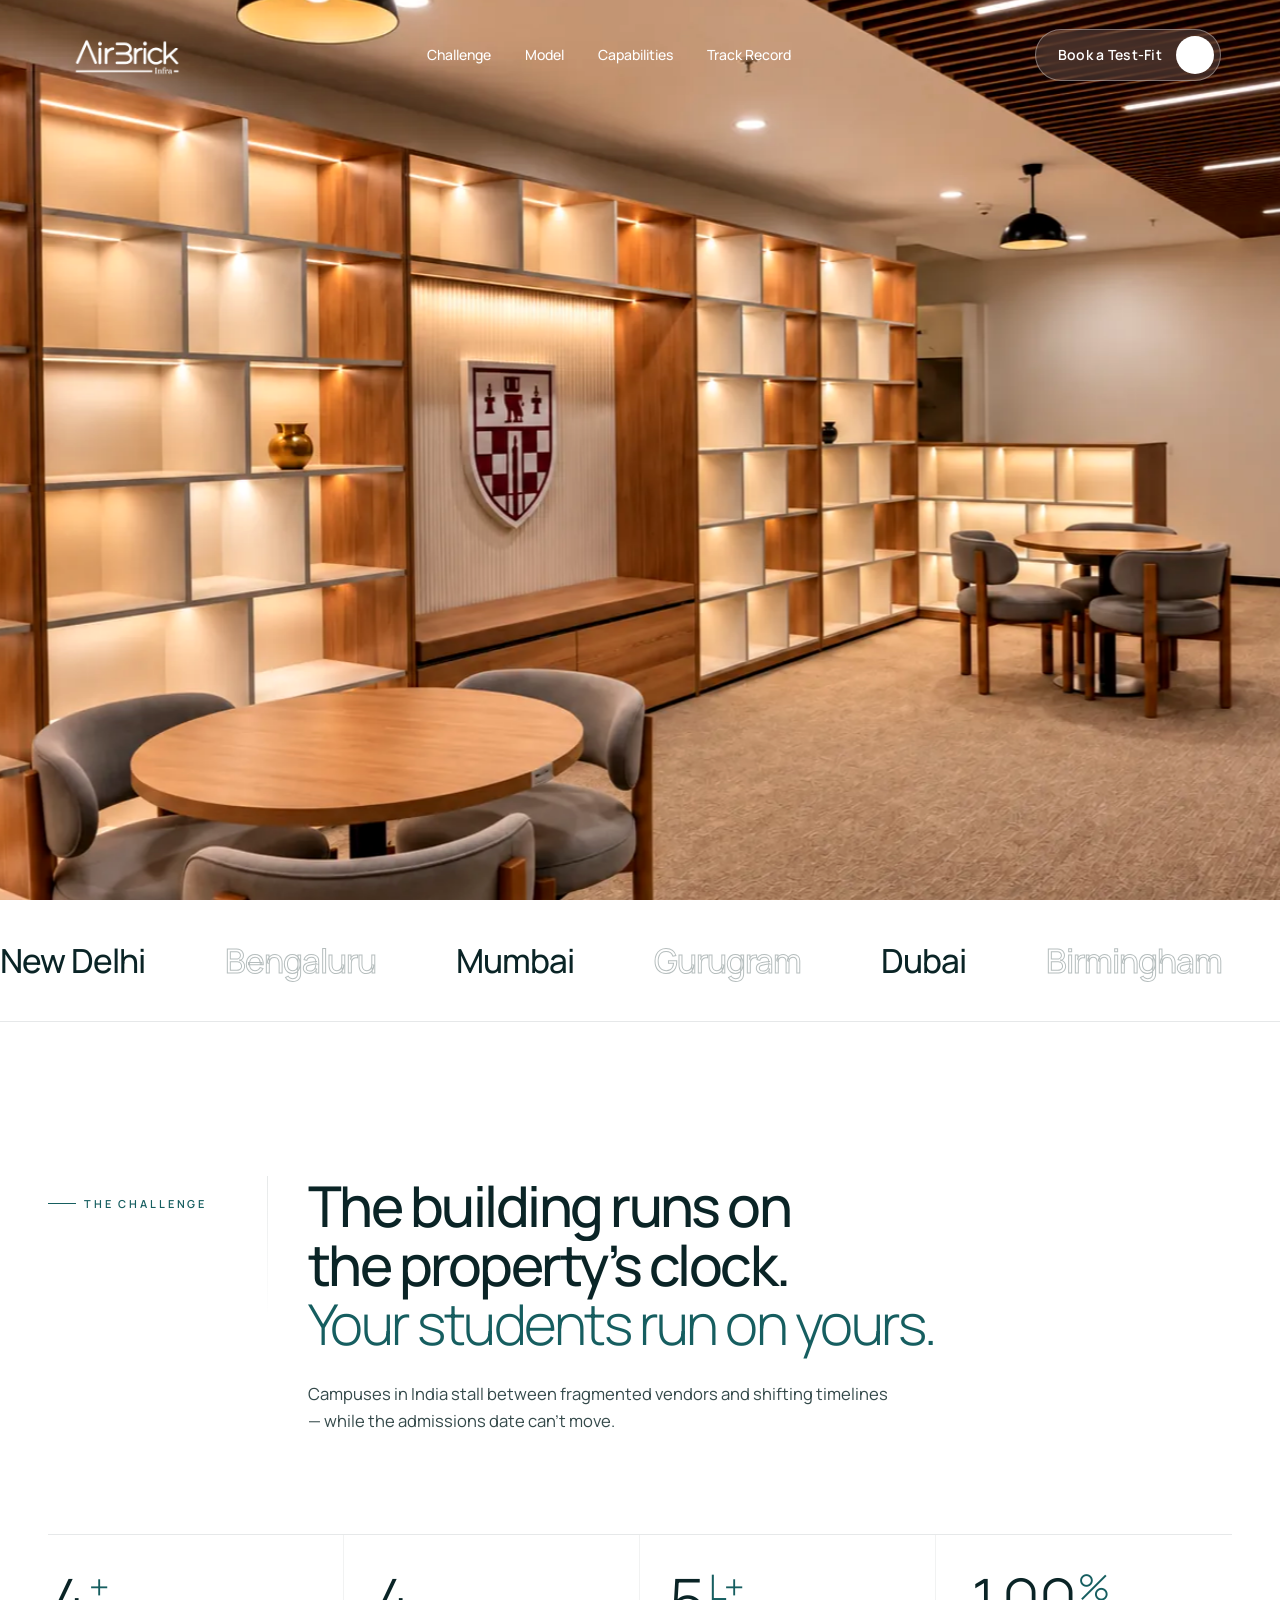
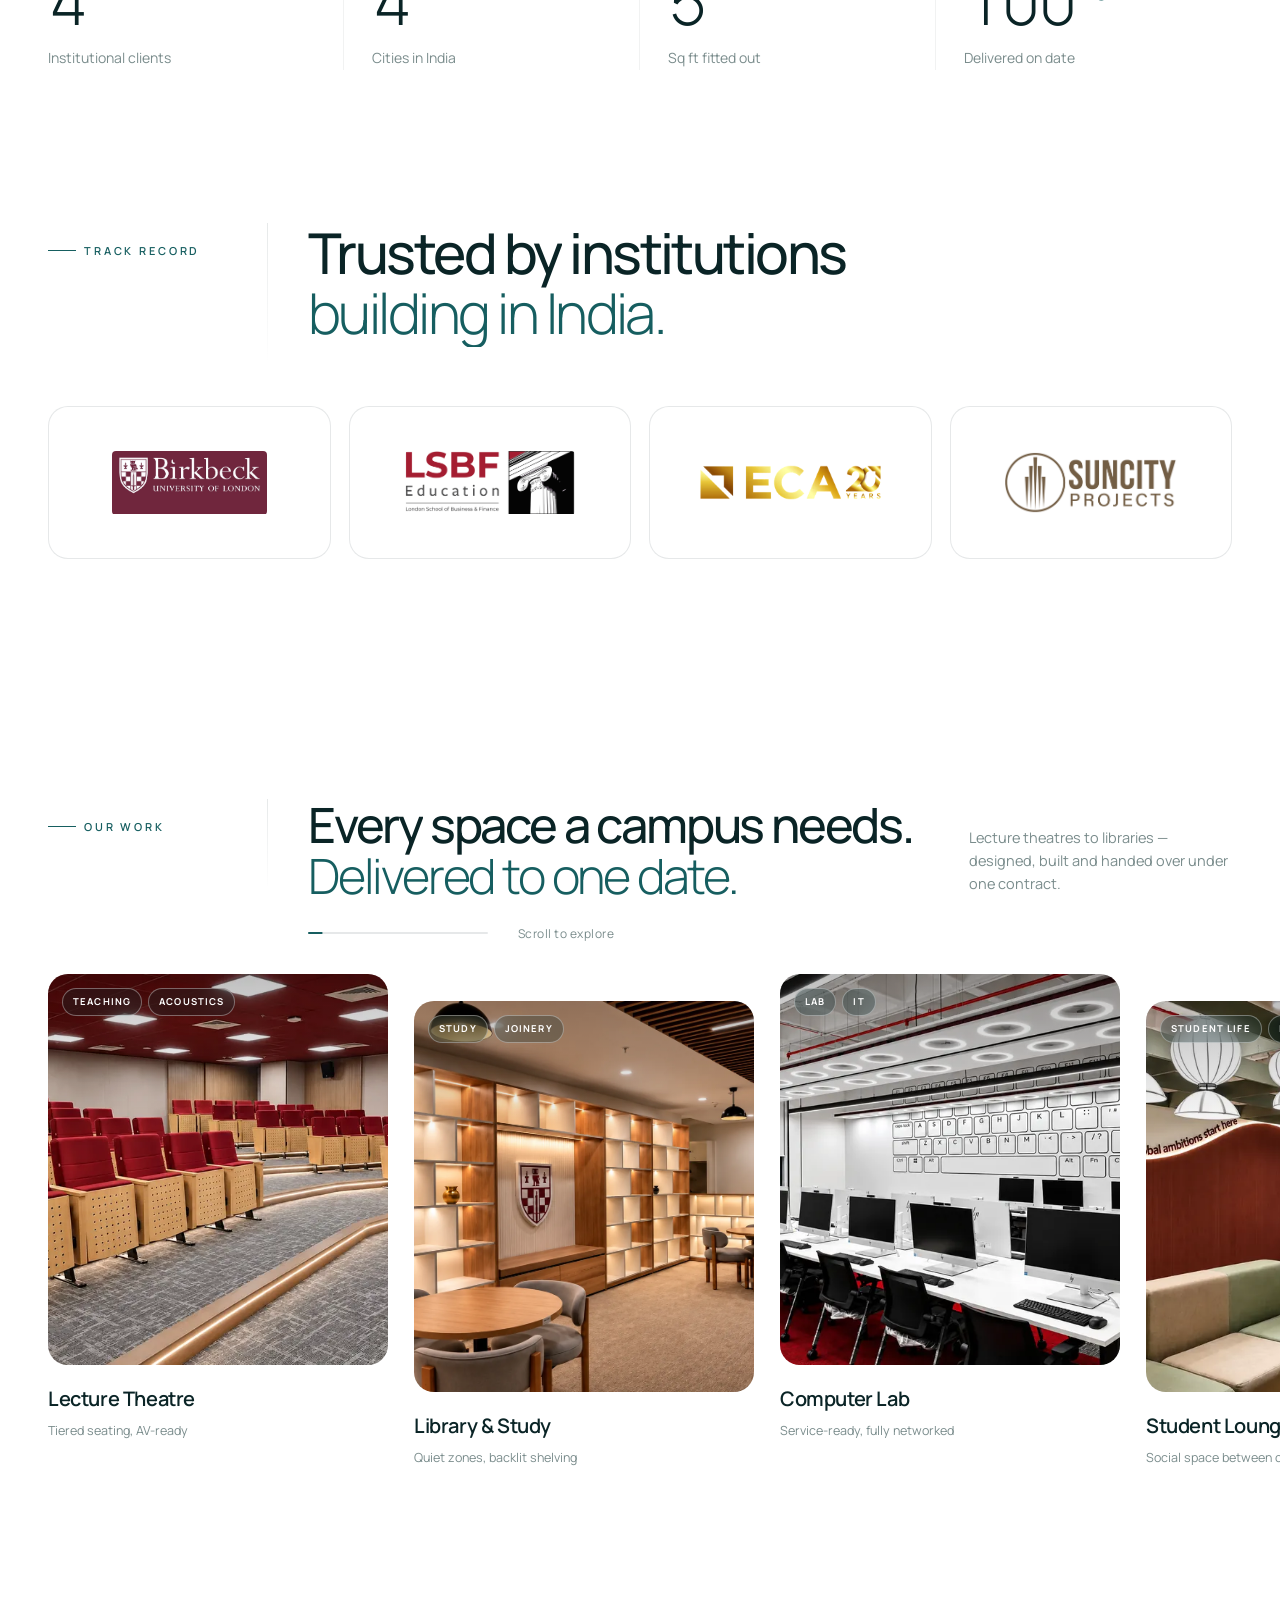
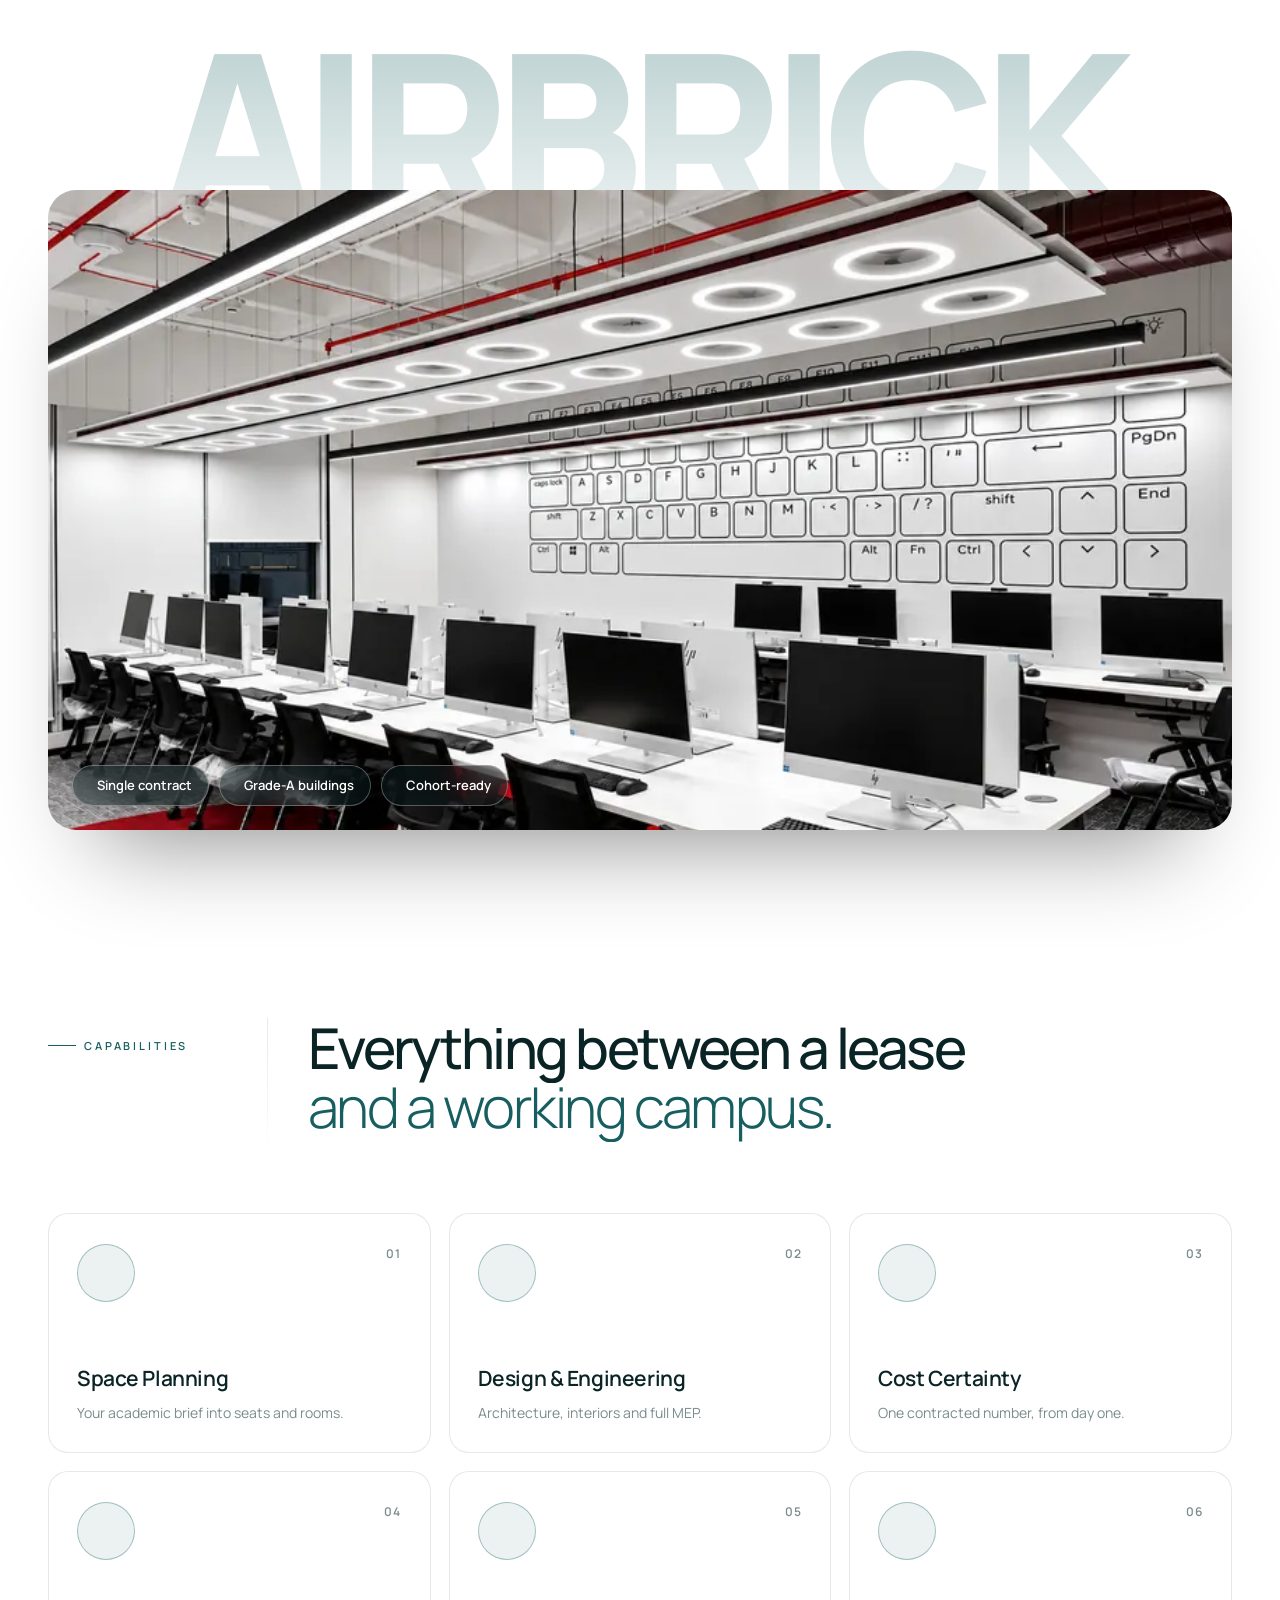
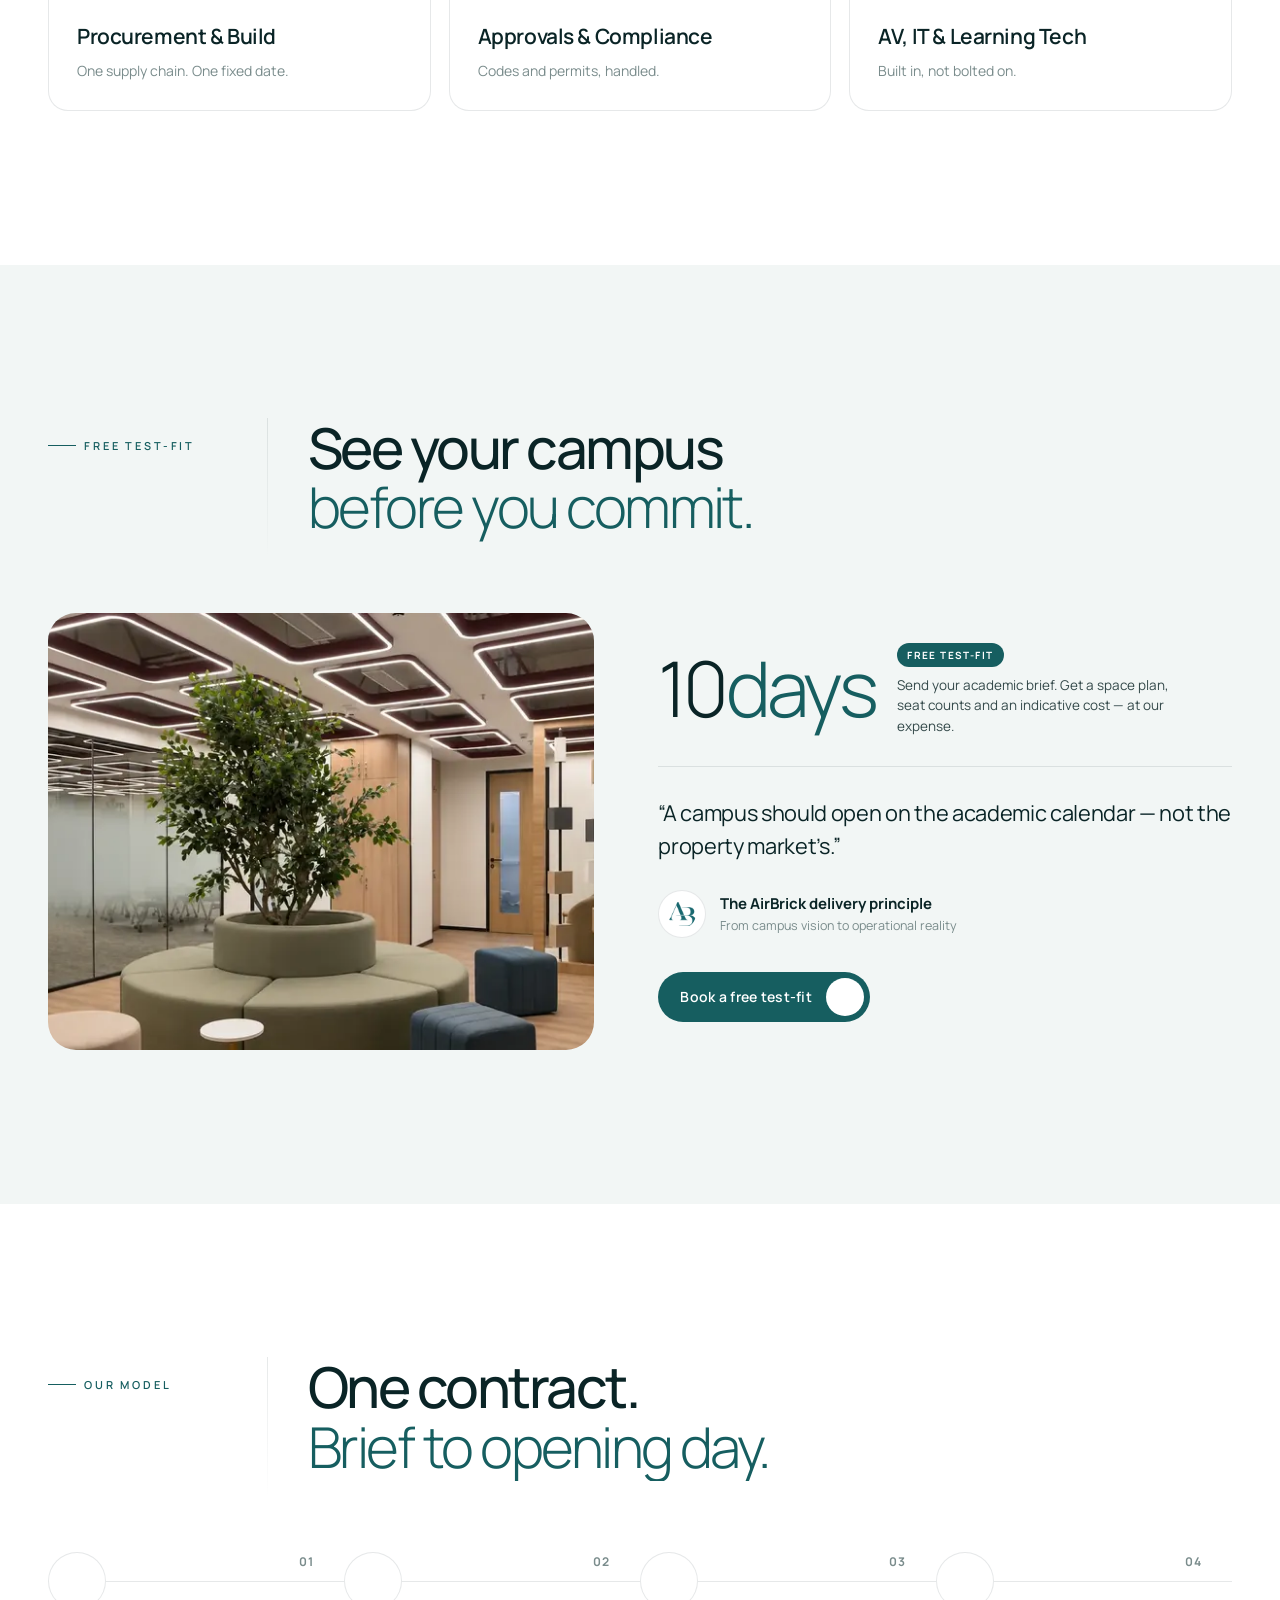
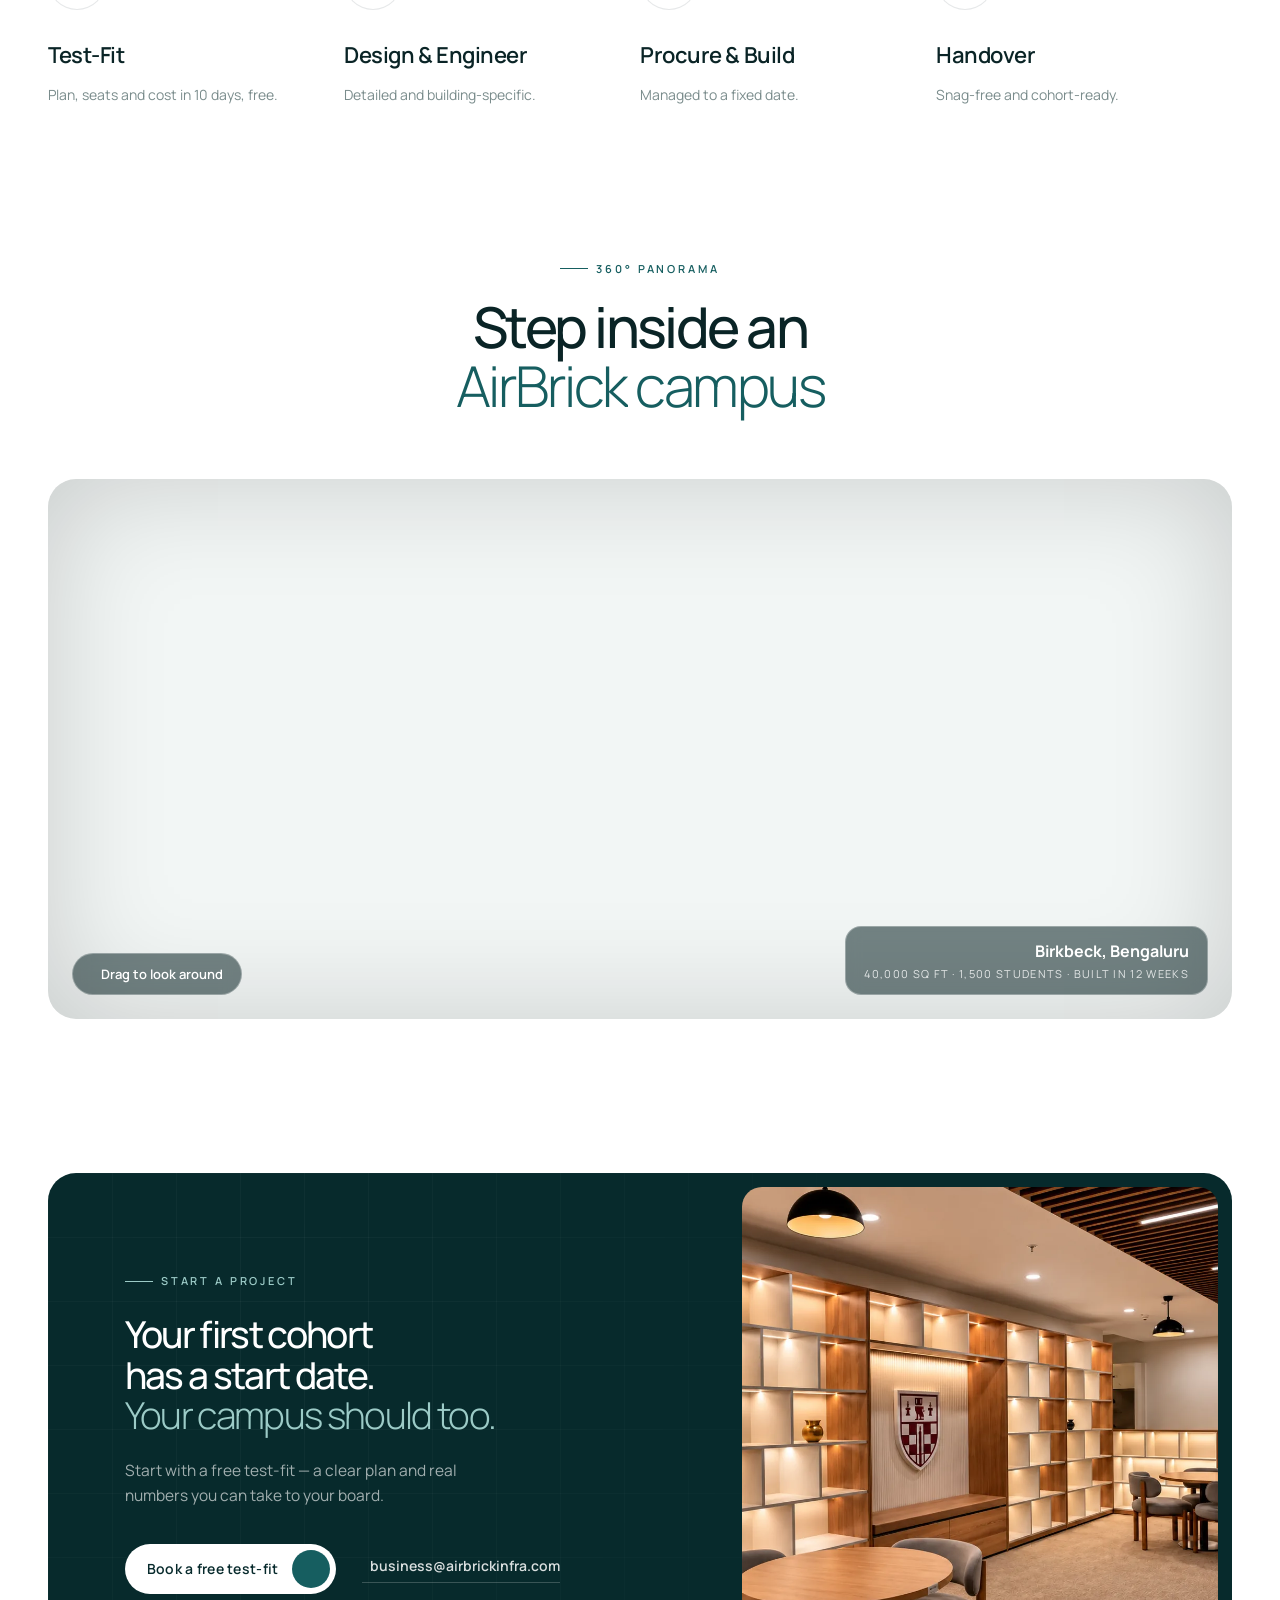
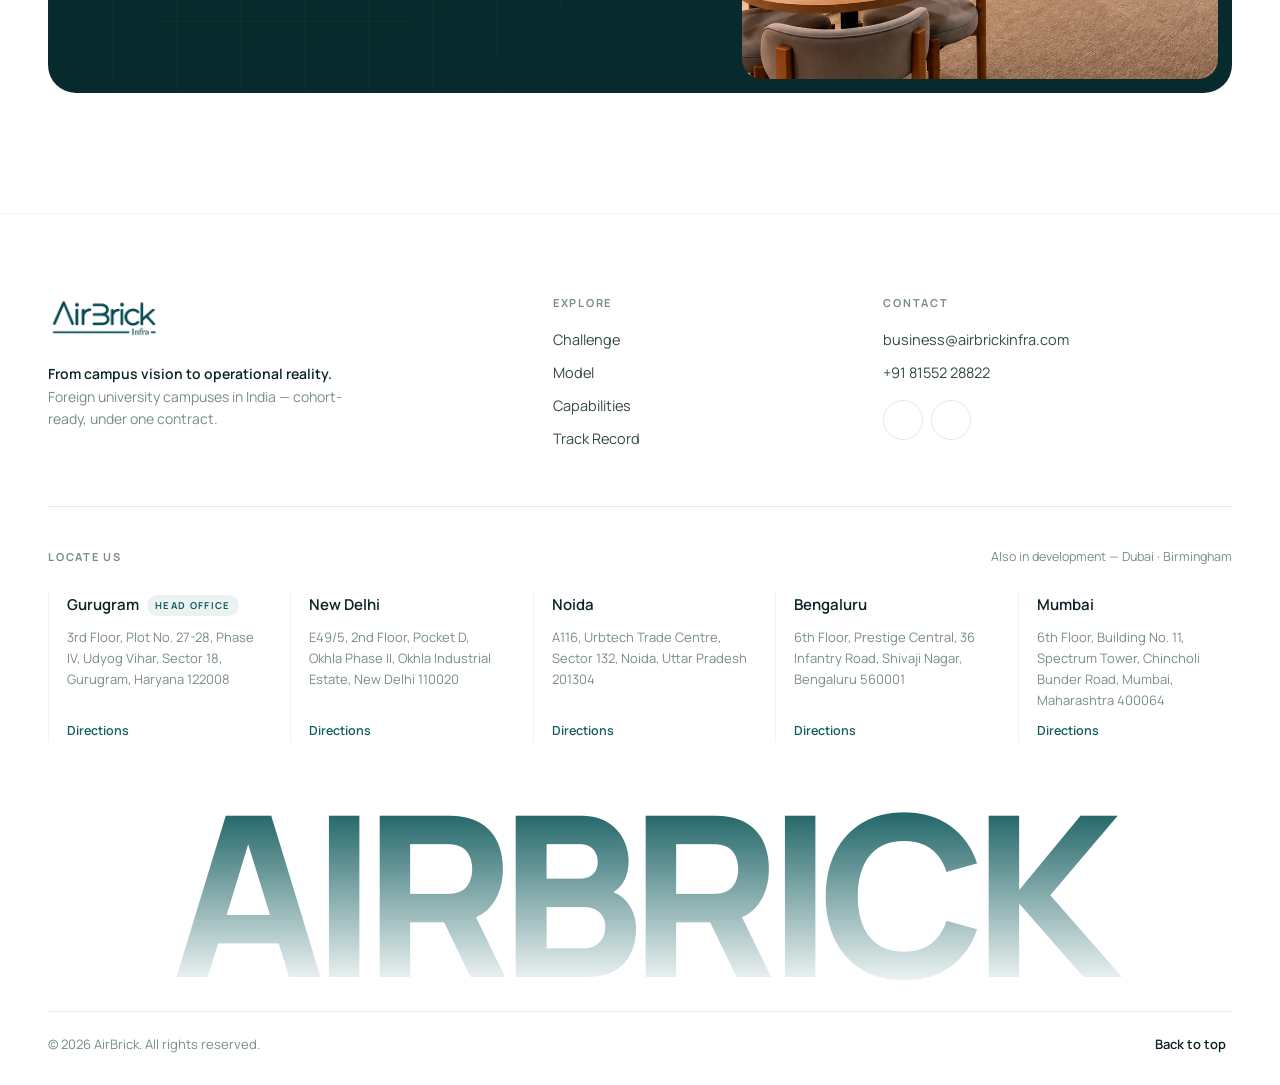
==== commit 2e7e6b71: "done" ====
--- a/index.html
+++ b/index.html
@@ -2,7 +2,8 @@
 <html lang="en">
 <head>
   <meta charset="UTF-8" />
-  <meta name="viewport" content="width=device-width, initial-scale=1" />
+  <meta name="viewport" content="width=device-width, initial-scale=1, viewport-fit=cover" />
+  <meta name="theme-color" content="#0c1515" />
   <title>AirBrick — Foreign University Campuses in India</title>
   <meta name="description" content="We design, engineer and build international university campuses inside Grade-A buildings across India — cohort-ready, under one contract. Start with a free test-fit." />
   <link rel="icon" type="image/png" href="logo-mark.png" />
@@ -13,6 +14,7 @@
   <link rel="stylesheet" href="https://cdn.jsdelivr.net/npm/@phosphor-icons/web@2.1.1/src/light/style.css" />
   <link rel="stylesheet" href="https://cdn.jsdelivr.net/npm/@phosphor-icons/web@2.1.1/src/regular/style.css" />
   <link rel="stylesheet" href="https://cdn.jsdelivr.net/npm/lenis@1.1.13/dist/lenis.css" />
+  <link rel="preload" as="image" href="a2.webp" fetchpriority="high" />
   <link rel="stylesheet" href="styles.css" />
   <script>document.documentElement.classList.add('js');</script>
   <!-- Pannellum 360° panorama viewer -->
@@ -23,7 +25,7 @@
   <!-- ============ LOADER ============ -->
   <div class="loader" aria-hidden="true">
     <div class="loader__inner">
-      <img class="loader__mark" src="Airbrick_Logo.png" alt="" />
+      <img class="loader__mark" src="Airbrick_Logo.webp" alt="" />
       <div class="loader__bar"><i></i></div>
     </div>
   </div>
@@ -35,7 +37,7 @@
   <header class="nav" id="nav">
     <div class="nav__inner">
       <a href="#top" class="brand" aria-label="AirBrick Infra home">
-        <img class="brand__logo" src="Airbrick_Logo.png" alt="" />
+        <img class="brand__logo" src="Airbrick_Logo.webp" alt="" />
       </a>
       <nav class="nav__links" aria-label="Primary">
         <a href="#challenge">Challenge</a>
@@ -66,13 +68,13 @@
     <!-- ============ HERO ============ -->
     <section class="hero">
       <div class="hero__media">
-        <div class="hero__slide is-active"><img src="a2.png" alt="University library with backlit timber shelving" /></div>
-        <div class="hero__slide"><img data-src="a4.png" alt="Reception lounge with a timber grid ceiling" /></div>
-        <div class="hero__slide"><img data-src="a1.png" alt="Tiered auditorium with crimson seats" /></div>
+        <div class="hero__slide is-active"><img src="a2.webp" fetchpriority="high" decoding="async" alt="University library with backlit timber shelving" /></div>
+        <div class="hero__slide"><img data-src="a4.webp" alt="Reception lounge with a timber grid ceiling" /></div>
+        <div class="hero__slide"><img data-src="a1.webp" alt="Tiered auditorium with crimson seats" /></div>
         <div class="hero__slide"><img data-src="6.webp" alt="Cafe with fluted green column" /></div>
         <!-- hidden slides (files kept, not in rotation):
-        <div class="hero__slide"><img data-src="a3.png" alt="Student lounge with lantern pendants" /></div>
-        <div class="hero__slide"><img data-src="a5.png" alt="Computer lab with keyboard mural and ring lights" /></div>
+        <div class="hero__slide"><img data-src="a3.webp" alt="Student lounge with lantern pendants" /></div>
+        <div class="hero__slide"><img data-src="a5.webp" alt="Computer lab with keyboard mural and ring lights" /></div>
         <div class="hero__slide"><img data-src="5.webp" alt="Breakout zone with tree planter seating" /></div>
         <div class="hero__slide"><img data-src="4%20(1).webp" alt="Flexible learning hall with halo ceiling lights" /></div>
         <div class="hero__slide"><img data-src="9.webp" alt="Open learning arena with tiered platform seating" /></div>
@@ -84,7 +86,7 @@
       <div class="container hero__inner">
         <div class="hero__copy">
           <span class="pill pill--hero"><i class="dot"></i>Foreign University Campuses · Delivered in India</span>
-          <h1 class="hero__title split">We build foreign<br />university campuses<br />in India — <span class="hero__soft">cohort-ready.</span></h1>
+          <h1 class="hero__title split">We build foreign<br />university campuses<br />in India&nbsp;— <span class="hero__soft">cohort-ready.</span></h1>
           <p class="hero__lead">One contract. From academic brief to opening day.</p>
           <a href="#model" class="hero__link">See how we deliver <i class="ph ph-arrow-down-right"></i></a>
         </div>
@@ -109,17 +111,17 @@
               </label>
               <label class="field">
                 <span>Role</span>
-                <input name="role" type="text" autocomplete="organization-title" placeholder="e.g. Director, International" required />
+                <input name="role" type="text" autocomplete="organization-title" placeholder="e.g. Director" required />
                 <small></small>
               </label>
               <label class="field">
                 <span>Work Email</span>
-                <input name="email" type="email" autocomplete="email" placeholder="you@university.edu" required />
+                <input name="email" type="email" autocomplete="email" placeholder="you@uni.edu" required />
                 <small></small>
               </label>
               <label class="field">
                 <span>Phone</span>
-                <input name="mobile" type="tel" inputmode="tel" autocomplete="tel" placeholder="+91 98765 43210" required />
+                <input name="mobile" type="tel" inputmode="tel" autocomplete="tel" placeholder="+91 98765…" required />
                 <small></small>
               </label>
               <label class="field field--select">
@@ -240,7 +242,7 @@
         <ul class="clients__grid">
           <li class="client"><img src="birkbeck.jpeg" alt="Birkbeck, University of London" loading="lazy" /></li>
           <li class="client"><img src="lsbf.png" alt="LSBF Education, London School of Business &amp; Finance" loading="lazy" /></li>
-          <li class="client client--padded"><img src="eca.png" alt="ECA" loading="lazy" /></li>
+          <li class="client client--padded"><img src="eca.webp" alt="ECA" loading="lazy" /></li>
           <li class="client"><img src="suncity.png" alt="Suncity Projects" loading="lazy" /></li>
         </ul>
       </div>
@@ -267,7 +269,7 @@
           <div class="work__track">
             <article class="card" data-index="0">
               <div class="card__media" data-cursor="view">
-                <img src="a1.png" alt="Tiered lecture theatre with crimson seats" loading="lazy" />
+                <img src="a1.webp" srcset="a1-sm.webp 960w, a1.webp 1600w" sizes="(max-width: 900px) 80vw, 40vw" alt="Tiered lecture theatre with crimson seats" loading="lazy" />
                 <div class="card__tags"><span>Teaching</span><span>Acoustics</span></div>
               </div>
               <h3>Lecture Theatre</h3>
@@ -275,7 +277,7 @@
             </article>
             <article class="card" data-index="1">
               <div class="card__media" data-cursor="view">
-                <img src="a2.png" alt="Library with backlit timber shelving" loading="lazy" />
+                <img src="a2.webp" srcset="a2-sm.webp 960w, a2.webp 1600w" sizes="(max-width: 900px) 80vw, 40vw" alt="Library with backlit timber shelving" loading="lazy" />
                 <div class="card__tags"><span>Study</span><span>Joinery</span></div>
               </div>
               <h3>Library &amp; Study</h3>
@@ -283,7 +285,7 @@
             </article>
             <article class="card" data-index="2">
               <div class="card__media" data-cursor="view">
-                <img src="a5.png" alt="Computer lab with keyboard mural and ring lights" loading="lazy" />
+                <img src="a5.webp" srcset="a5-sm.webp 960w, a5.webp 1600w" sizes="(max-width: 900px) 80vw, 40vw" alt="Computer lab with keyboard mural and ring lights" loading="lazy" />
                 <div class="card__tags"><span>Lab</span><span>IT</span></div>
               </div>
               <h3>Computer Lab</h3>
@@ -291,7 +293,7 @@
             </article>
             <article class="card" data-index="3">
               <div class="card__media" data-cursor="view">
-                <img src="a3.png" alt="Student lounge with lantern pendants" loading="lazy" />
+                <img src="a3.webp" srcset="a3-sm.webp 960w, a3.webp 1600w" sizes="(max-width: 900px) 80vw, 40vw" alt="Student lounge with lantern pendants" loading="lazy" />
                 <div class="card__tags"><span>Student Life</span><span>Lounge</span></div>
               </div>
               <h3>Student Lounge</h3>
@@ -299,7 +301,7 @@
             </article>
             <article class="card" data-index="4">
               <div class="card__media" data-cursor="view">
-                <img src="8.webp" alt="Seminar room with acoustic disc panels" loading="lazy" />
+                <img src="8.webp" srcset="8-sm.webp 960w, 8.webp 1600w" sizes="(max-width: 900px) 80vw, 40vw" alt="Seminar room with acoustic disc panels" loading="lazy" />
                 <div class="card__tags"><span>Teaching</span><span>Flexible</span></div>
               </div>
               <h3>Seminar Room</h3>
@@ -307,7 +309,7 @@
             </article>
             <article class="card" data-index="5">
               <div class="card__media" data-cursor="view">
-                <img src="4%20(1).webp" alt="Flexible learning hall with halo ceiling lights" loading="lazy" />
+                <img src="4%20(1).webp" srcset="4-1-sm.webp 960w, 4%20(1).webp 1600w" sizes="(max-width: 900px) 80vw, 40vw" alt="Flexible learning hall with halo ceiling lights" loading="lazy" />
                 <div class="card__tags"><span>Teaching</span><span>Collaborative</span></div>
               </div>
               <h3>Classroom</h3>
@@ -315,7 +317,7 @@
             </article>
             <article class="card" data-index="6">
               <div class="card__media" data-cursor="view">
-                <img src="a4.png" alt="Reception lounge with a timber grid ceiling" loading="lazy" />
+                <img src="a4.webp" srcset="a4-sm.webp 960w, a4.webp 1600w" sizes="(max-width: 900px) 80vw, 40vw" alt="Reception lounge with a timber grid ceiling" loading="lazy" />
                 <div class="card__tags"><span>Arrival</span><span>Identity</span></div>
               </div>
               <h3>Reception</h3>
@@ -323,7 +325,7 @@
             </article>
             <article class="card" data-index="7">
               <div class="card__media" data-cursor="view">
-                <img src="9.webp" alt="Open learning arena with tiered platform seating" loading="lazy" />
+                <img src="9.webp" srcset="9-sm.webp 960w, 9.webp 1600w" sizes="(max-width: 900px) 80vw, 40vw" alt="Open learning arena with tiered platform seating" loading="lazy" />
                 <div class="card__tags"><span>Events</span><span>Flexible</span></div>
               </div>
               <h3>Learning Arena</h3>
@@ -331,7 +333,7 @@
             </article>
             <article class="card" data-index="8">
               <div class="card__media" data-cursor="view">
-                <img src="6.webp" alt="Cafe with fluted green column" loading="lazy" />
+                <img src="6.webp" srcset="6-sm.webp 960w, 6.webp 1600w" sizes="(max-width: 900px) 80vw, 40vw" alt="Cafe with fluted green column" loading="lazy" />
                 <div class="card__tags"><span>Student Life</span><span>F&amp;B</span></div>
               </div>
               <h3>Café</h3>
@@ -354,7 +356,7 @@
       <div class="bigword__text" aria-hidden="true">AIRBRICK</div>
       <div class="container">
         <div class="bigword__frame">
-          <img src="a5.png" alt="AirBrick-delivered computer lab with suspended light rafts" loading="lazy" />
+          <img src="a5.webp" srcset="a5-sm.webp 960w, a5.webp 1600w" sizes="(max-width: 900px) 80vw, 40vw" alt="AirBrick-delivered computer lab with suspended light rafts" loading="lazy" />
           <div class="bigword__chips">
             <span class="glass"><i class="ph-light ph-handshake"></i>Single contract</span>
             <span class="glass"><i class="ph-light ph-buildings"></i>Grade-A buildings</span>
@@ -421,7 +423,7 @@
 
         <div class="philo">
           <div class="philo__media" data-reveal-img>
-            <img src="5.webp" alt="Breakout zone with a central tree and circular seating" loading="lazy" data-parallax />
+            <img src="5.webp" srcset="5-sm.webp 960w, 5.webp 1600w" sizes="(max-width: 900px) 80vw, 40vw" alt="Breakout zone with a central tree and circular seating" loading="lazy" data-parallax />
           </div>
           <div class="philo__body">
             <div class="philo__score" data-reveal>
@@ -516,7 +518,7 @@
             </div>
           </div>
           <div class="cta__media">
-            <img src="a2.png" alt="University library delivered by AirBrick" loading="lazy" />
+            <img src="a2.webp" srcset="a2-sm.webp 960w, a2.webp 1600w" sizes="(max-width: 900px) 80vw, 40vw" alt="University library delivered by AirBrick" loading="lazy" />
           </div>
         </div>
       </div>
@@ -529,7 +531,7 @@
       <div class="footer__top">
         <div class="footer__brand">
           <a href="#top" class="brand">
-            <img class="brand__logo" src="Airbrick_Logo.png" alt="" />
+            <img class="brand__logo" src="Airbrick_Logo.webp" alt="" />
           </a>
           <p><b>From campus vision to operational reality.</b><br />Foreign university campuses in India — cohort-ready, under one contract.</p>
         </div>
@@ -543,7 +545,7 @@
         <div class="footer__col">
           <h4>Contact</h4>
           <a href="mailto:business@airbrickinfra.com">business@airbrickinfra.com</a>
-          <span class="footer__ph">+91 81552 28822</span>
+          <a href="tel:+918155228822">+91 81552 28822</a>
           <div class="socials">
             <a href="#" aria-label="LinkedIn"><i class="ph-light ph-linkedin-logo"></i></a>
             <a href="#" aria-label="Instagram"><i class="ph-light ph-instagram-logo"></i></a>
@@ -591,6 +593,12 @@
     </div>
   </footer>
 
+  <!-- ============ MOBILE CTA BAR ============ -->
+  <div class="mbar" aria-hidden="true">
+    <a href="tel:+918155228822" class="mbar__call" aria-label="Call AirBrick"><i class="ph ph-phone"></i></a>
+    <a href="#enquire" class="btn btn--dark mbar__cta" tabindex="-1"><span>Book a free test-fit</span><span class="btn__icon"><i class="ph ph-arrow-up-right"></i></span></a>
+  </div>
+
   <!-- ============ LIGHTBOX ============ -->
   <div class="lightbox" aria-hidden="true" role="dialog" aria-label="Project viewer">
     <button class="lightbox__close" aria-label="Close"><i class="ph-light ph-x"></i></button>
--- a/styles.css
+++ b/styles.css
@@ -825,3 +825,138 @@
 .office a:hover { border-color: var(--teal); }
 @media (max-width: 1080px) { .offices__grid { grid-template-columns: repeat(3, 1fr); row-gap: 34px; } .footer__top { grid-template-columns: 1fr 1fr; } }
 @media (max-width: 600px) { .offices__grid { grid-template-columns: 1fr; } .footer__top { grid-template-columns: 1fr; } }
+
+/* =========================================================
+   MOBILE + TABLET OPTIMISATION (ad traffic lands here)
+   ========================================================= */
+html { -webkit-tap-highlight-color: transparent; }
+.h2, .cta__title { text-wrap: balance; }
+.mbar { display: none; }
+
+@media (max-width: 1080px) and (min-width: 901px) {
+  .hero__inner { grid-template-columns: minmax(0, 1fr) minmax(340px, 420px); gap: 40px; }
+  .hero__title { font-size: clamp(36px, 4.4vw, 46px); }
+  .hero__title br { display: none; }
+}
+
+@media (max-width: 900px) {
+  .js .loader { display: none; }
+  .section { padding: clamp(64px, 11vw, 96px) 0; }
+
+  /* Hero: the photo fills the first screen, then fades into the brand dark behind the form */
+  .hero { align-items: flex-start; min-height: 0; }
+  .hero__media, .hero__shade { bottom: auto; height: min(100svh, 980px); }
+  .hero__shade {
+    background: linear-gradient(180deg, rgba(5, 12, 12, 0.6) 0%, rgba(5, 12, 12, 0.38) 28%, rgba(5, 12, 12, 0.5) 62%, #0c1515 100%);
+  }
+  .hero__inner { padding-top: 124px; padding-bottom: 56px; gap: 36px; }
+  .hero__title { font-size: clamp(38px, 6.6vw, 56px); max-width: 15ch; }
+  .hero__title br { display: none; }
+  .hero__lead { font-size: 17px; }
+  .enquiry { max-width: 640px; width: 100%; }
+
+  /* Sticky conversion bar */
+  .mbar {
+    display: flex; gap: 10px;
+    position: fixed; left: 12px; right: 12px; bottom: calc(12px + env(safe-area-inset-bottom)); z-index: 95;
+    transform: translateY(160%); transition: transform 0.5s var(--ease);
+  }
+  .mbar.is-on { transform: none; }
+  .mbar__call {
+    flex: none; width: 54px; height: 54px; border-radius: 50%;
+    display: grid; place-items: center; font-size: 22px;
+    background: #fff; color: var(--teal); border: 1px solid var(--line);
+    box-shadow: 0 12px 30px -12px rgba(0, 0, 0, 0.35);
+  }
+  .mbar__cta { flex: 1; justify-content: space-between; min-height: 54px; box-shadow: 0 16px 36px -14px rgba(7, 42, 44, 0.6); }
+  .footer { padding-bottom: 100px; }
+
+  .pano { height: min(68svh, 540px); }
+}
+
+@media (min-width: 641px) and (max-width: 900px) {
+  .mbar { left: 50%; right: auto; width: 460px; transform: translate(-50%, 160%); }
+  .mbar.is-on { transform: translate(-50%, 0); }
+}
+
+@media (max-width: 640px) {
+  /* Hero */
+  .hero__inner { padding-top: 100px; padding-bottom: 28px; gap: 26px; }
+  .pill--hero { font-size: 9.5px; letter-spacing: 0.13em; line-height: 1.7; margin-bottom: 16px; gap: 10px; align-items: flex-start; }
+  .pill--hero .dot { width: 18px; flex: none; margin-top: 0.8em; }
+  .hero__title { font-size: clamp(30px, 8.6vw, 38px); line-height: 1.1; letter-spacing: -0.03em; }
+  .hero__lead { margin-top: 14px; font-size: 15px; line-height: 1.55; }
+  .hero__link { display: none; }
+
+  /* Form: larger tap targets, tighter rhythm */
+  .enquiry { padding: 22px 20px 20px; border-radius: 20px; }
+  .enquiry__head h2 { font-size: 21px; }
+  .enquiry__head p { font-size: 13px; line-height: 1.5; }
+  .enquiry__grid { margin-top: 16px; gap: 20px; }
+  .field input, .field select { height: 44px; }
+  .field--select i { top: 34px; }
+  .enquiry__submit { margin-top: 24px; min-height: 54px; }
+  .enquiry__note { margin-top: 12px; }
+
+  /* Type scale */
+  .h2 { font-size: clamp(30px, 8.4vw, 38px); }
+  .h2 br, .cta__title br { display: none; }
+  .h2 .teal, .cta__title .teal { display: block; }
+  .lead { margin-top: 18px; font-size: 15.5px; }
+  .stat__num { font-size: 40px; }
+  .stat__label { font-size: 13px; margin-top: 10px; }
+  .marquee { padding: 22px 0; }
+  .marquee__track { gap: 26px; }
+  .cta__title { font-size: clamp(28px, 8vw, 34px); }
+  .cta__content { padding: 34px 24px; }
+  .cta__actions { gap: 18px; }
+  .cta__media { height: 220px; margin: 0 12px 12px; }
+  .philo__big { font-size: 52px; }
+  .philo__quote { font-size: 19px; }
+  .bigword__frame { height: 300px; border-radius: 20px; }
+  .bigword__chips { left: 14px; bottom: 14px; }
+  .bigword__chips span { padding: 7px 12px; font-size: 12px; }
+
+  /* 360° viewer: keep the Birkbeck facts visible on phones */
+  .pano { border-radius: 20px; }
+  .pano__hud { left: 12px; right: 12px; bottom: 12px; flex-direction: column; align-items: flex-start; gap: 8px; }
+  .pano__hint { padding: 8px 14px; font-size: 12px; }
+  .pano__label { display: flex; text-align: left; padding: 10px 14px; border-radius: 14px; }
+  .pano__label b { font-size: 14px; }
+  .pano__label small { font-size: 9.5px; letter-spacing: 0.08em; }
+
+  .footer__top { padding-top: 44px; gap: 30px; }
+  .offices { margin-top: 40px; padding-top: 30px; }
+}
+@media (max-width: 380px) { .pill--hero { letter-spacing: 0.08em; font-size: 9px; } }
+
+/* ---------- Mobile hero: title + full form in one screen ---------- */
+@media (max-width: 640px) {
+  .hero { min-height: 100svh; }
+  .hero__media, .hero__shade { bottom: 0; height: auto; }
+  .hero__shade { background: linear-gradient(180deg, rgba(5, 12, 12, 0.62) 0%, rgba(5, 12, 12, 0.4) 30%, rgba(5, 12, 12, 0.55) 60%, rgba(5, 12, 12, 0.8) 100%); }
+  .hero__inner {
+    min-height: 100svh; display: flex; flex-direction: column; justify-content: space-between;
+    gap: 18px; padding-top: 84px; padding-bottom: 14px;
+  }
+  .pill--hero, .hero__lead, .hero__link, .enquiry__head p { display: none; }
+  .hero__title { font-size: clamp(27px, 7.6vw, 34px); line-height: 1.08; margin-top: auto; }
+
+  .enquiry { padding: 18px 16px 14px; border-radius: 18px; }
+  .enquiry__head h2 { font-size: 19px; }
+  .enquiry__grid { margin-top: 12px; grid-template-columns: 1fr 1fr; gap: 16px 12px; }
+  .field > span { font-size: 9.5px; letter-spacing: 0.1em; white-space: nowrap; overflow: hidden; text-overflow: ellipsis; }
+  .field input, .field select { height: 36px; font-size: 16px; }
+  .field select { padding-right: 18px; }
+  .field--select i { top: 25px; }
+  .field small { font-size: 10px; margin-top: 1px; }
+  .enquiry__submit { margin-top: 18px; min-height: 50px; }
+  .enquiry__note { margin-top: 8px; font-size: 11.5px; }
+}
+@media (max-width: 640px) and (max-height: 700px) {
+  .hero__inner { padding-top: 76px; gap: 12px; }
+  .hero__title { font-size: 26px; }
+  .enquiry__grid { gap: 12px 12px; }
+  .field input, .field select { height: 32px; }
+  .field--select i { top: 23px; }
+}
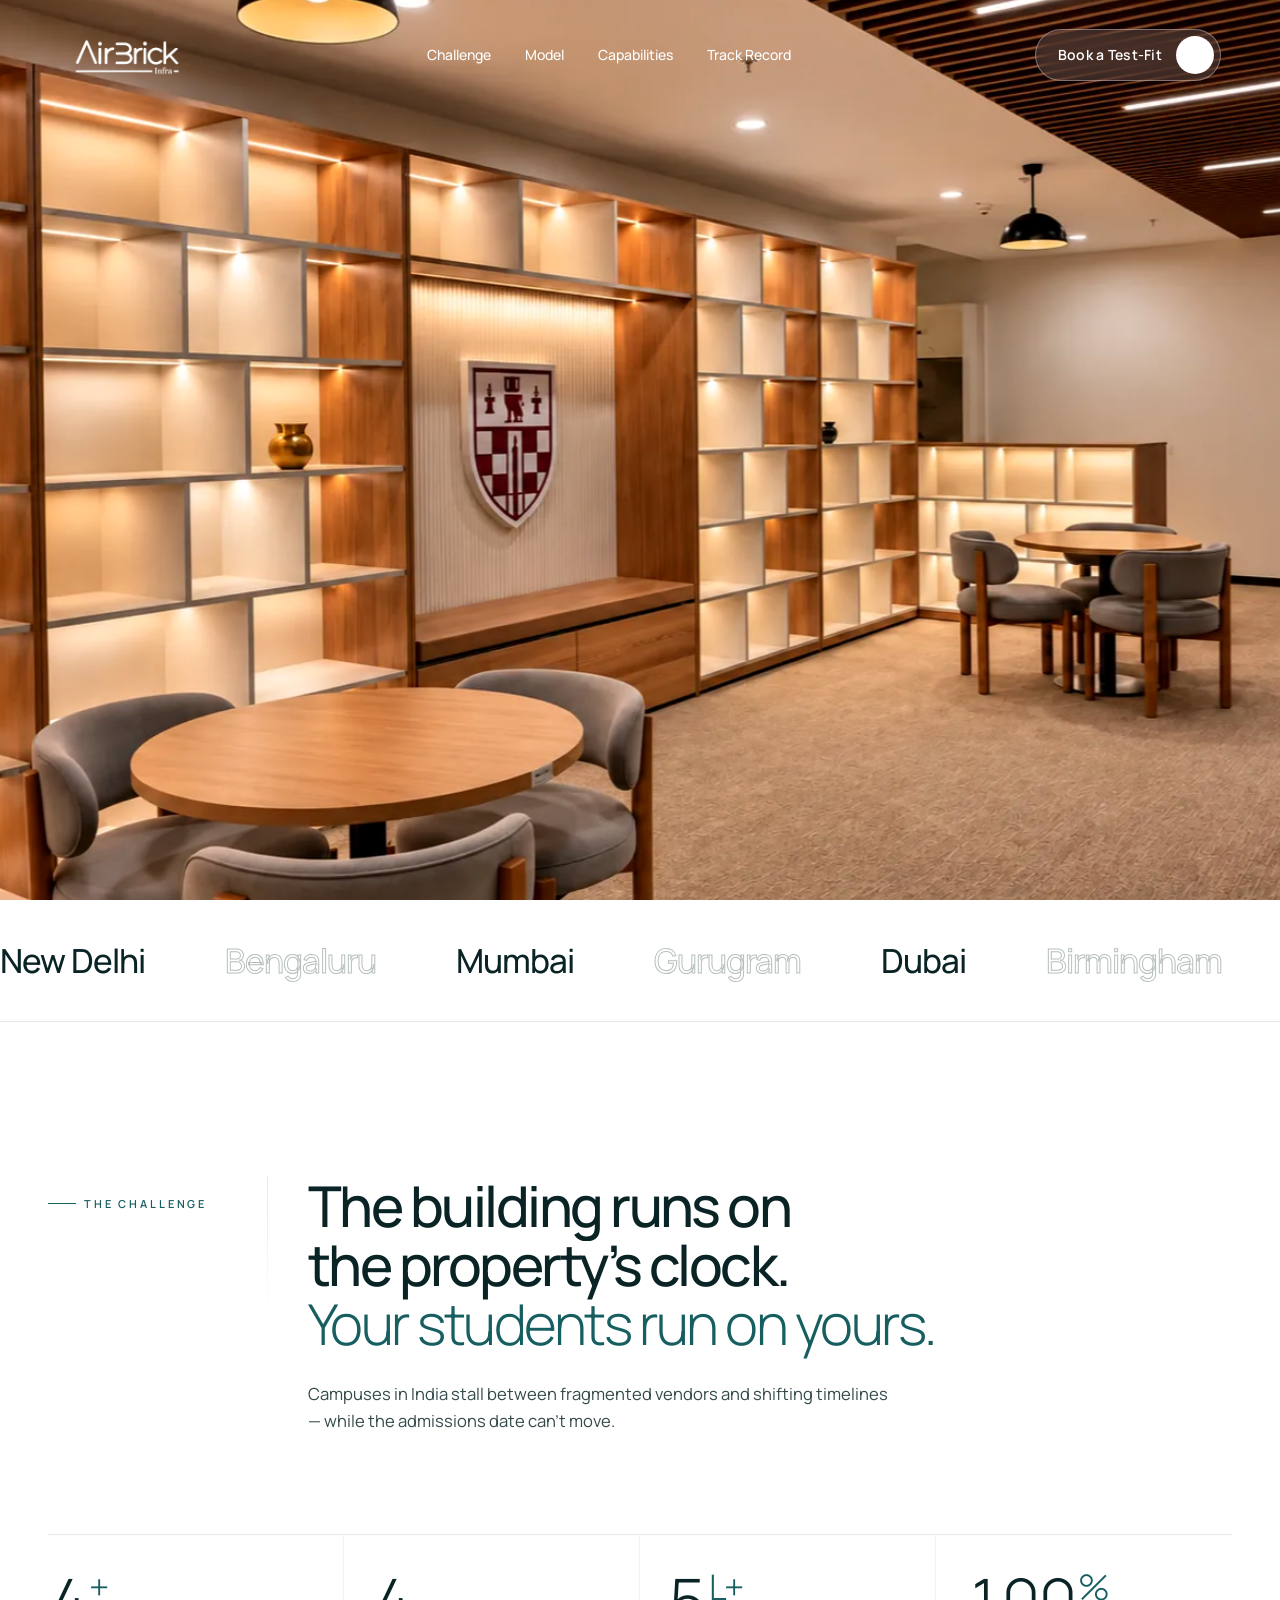
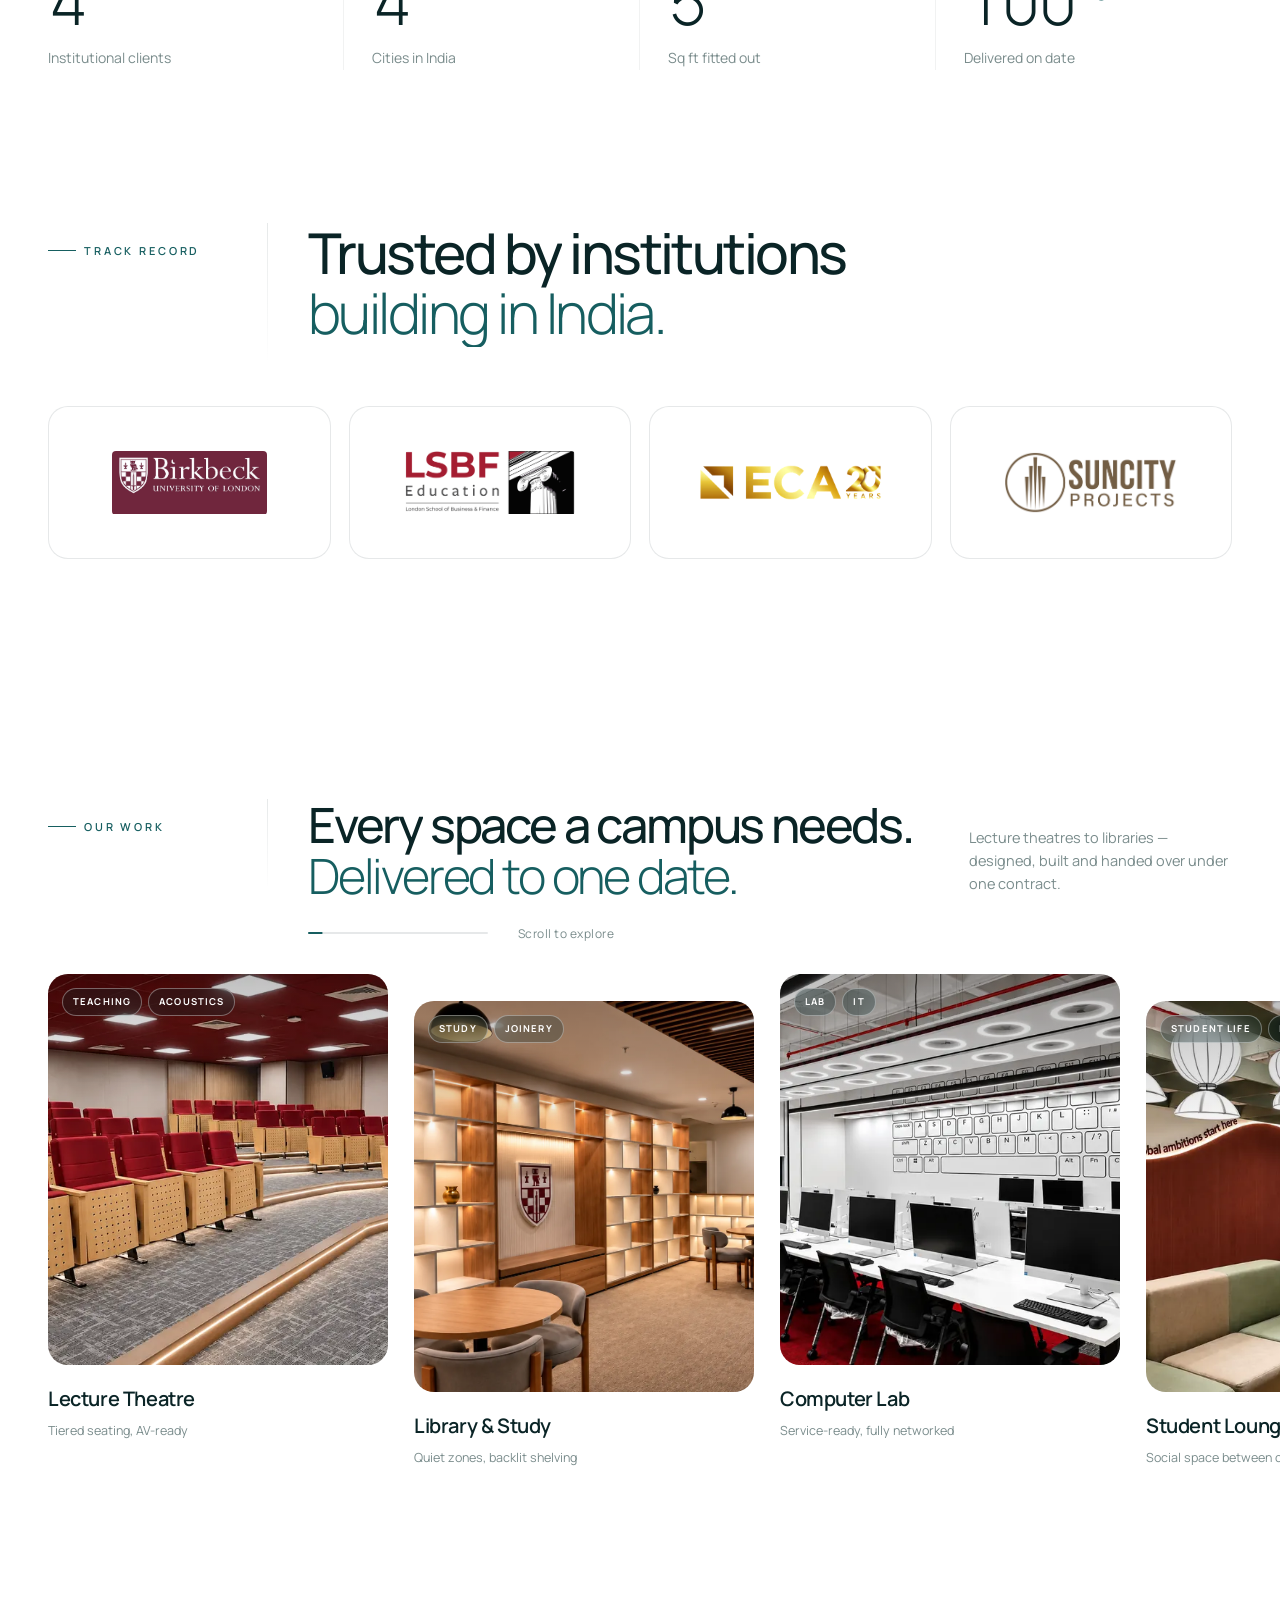
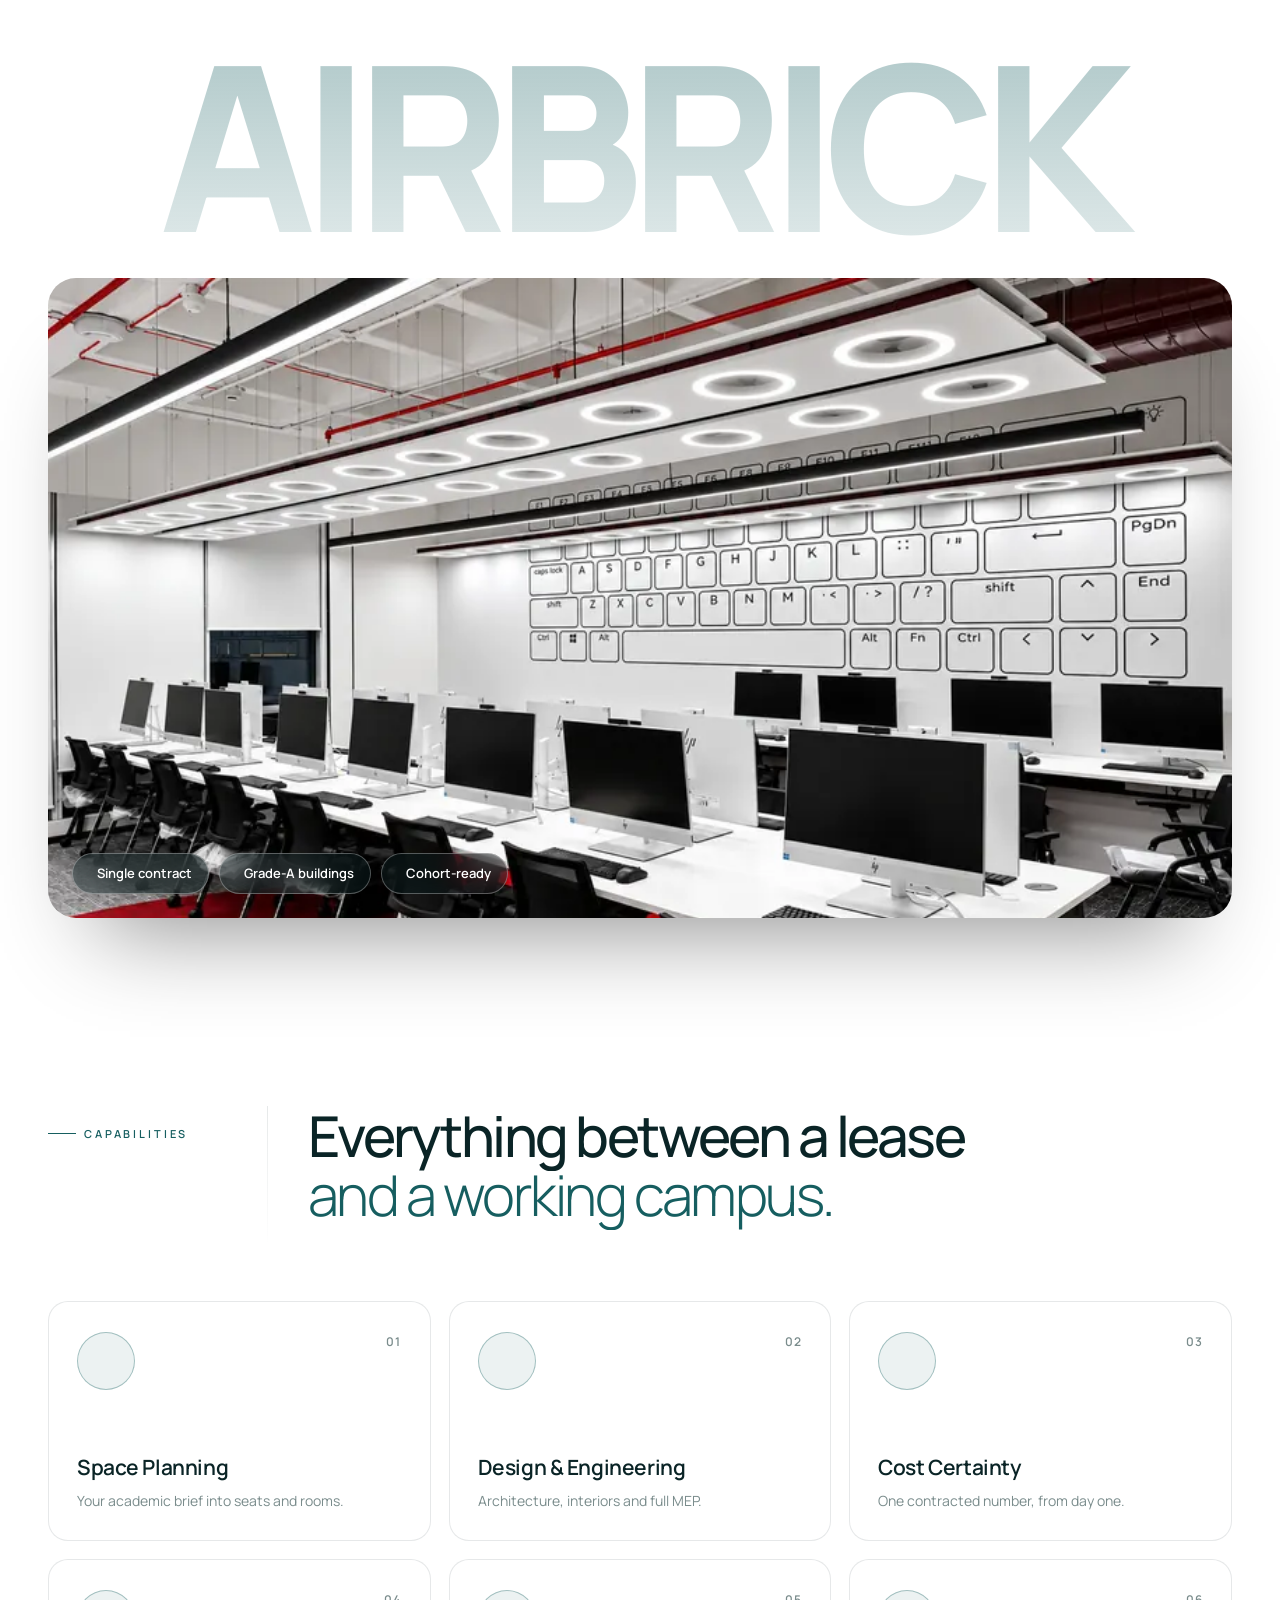
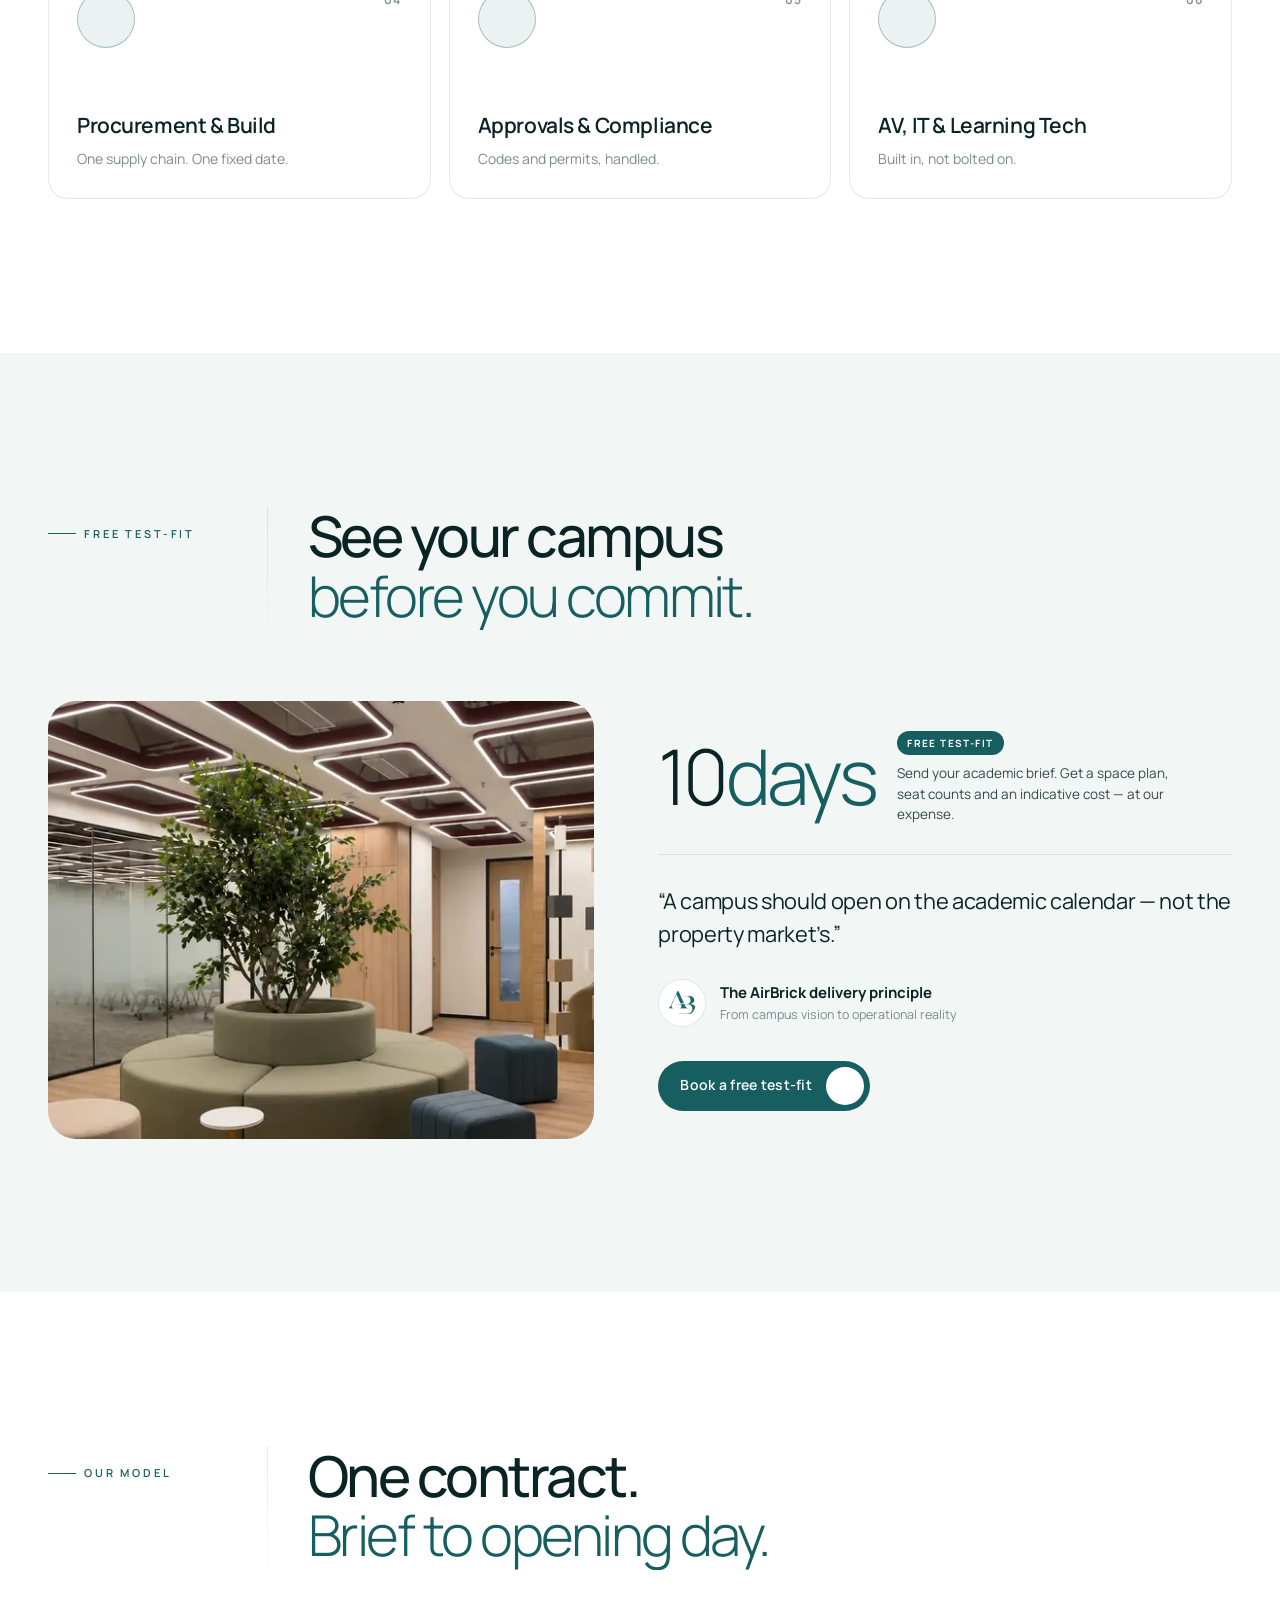
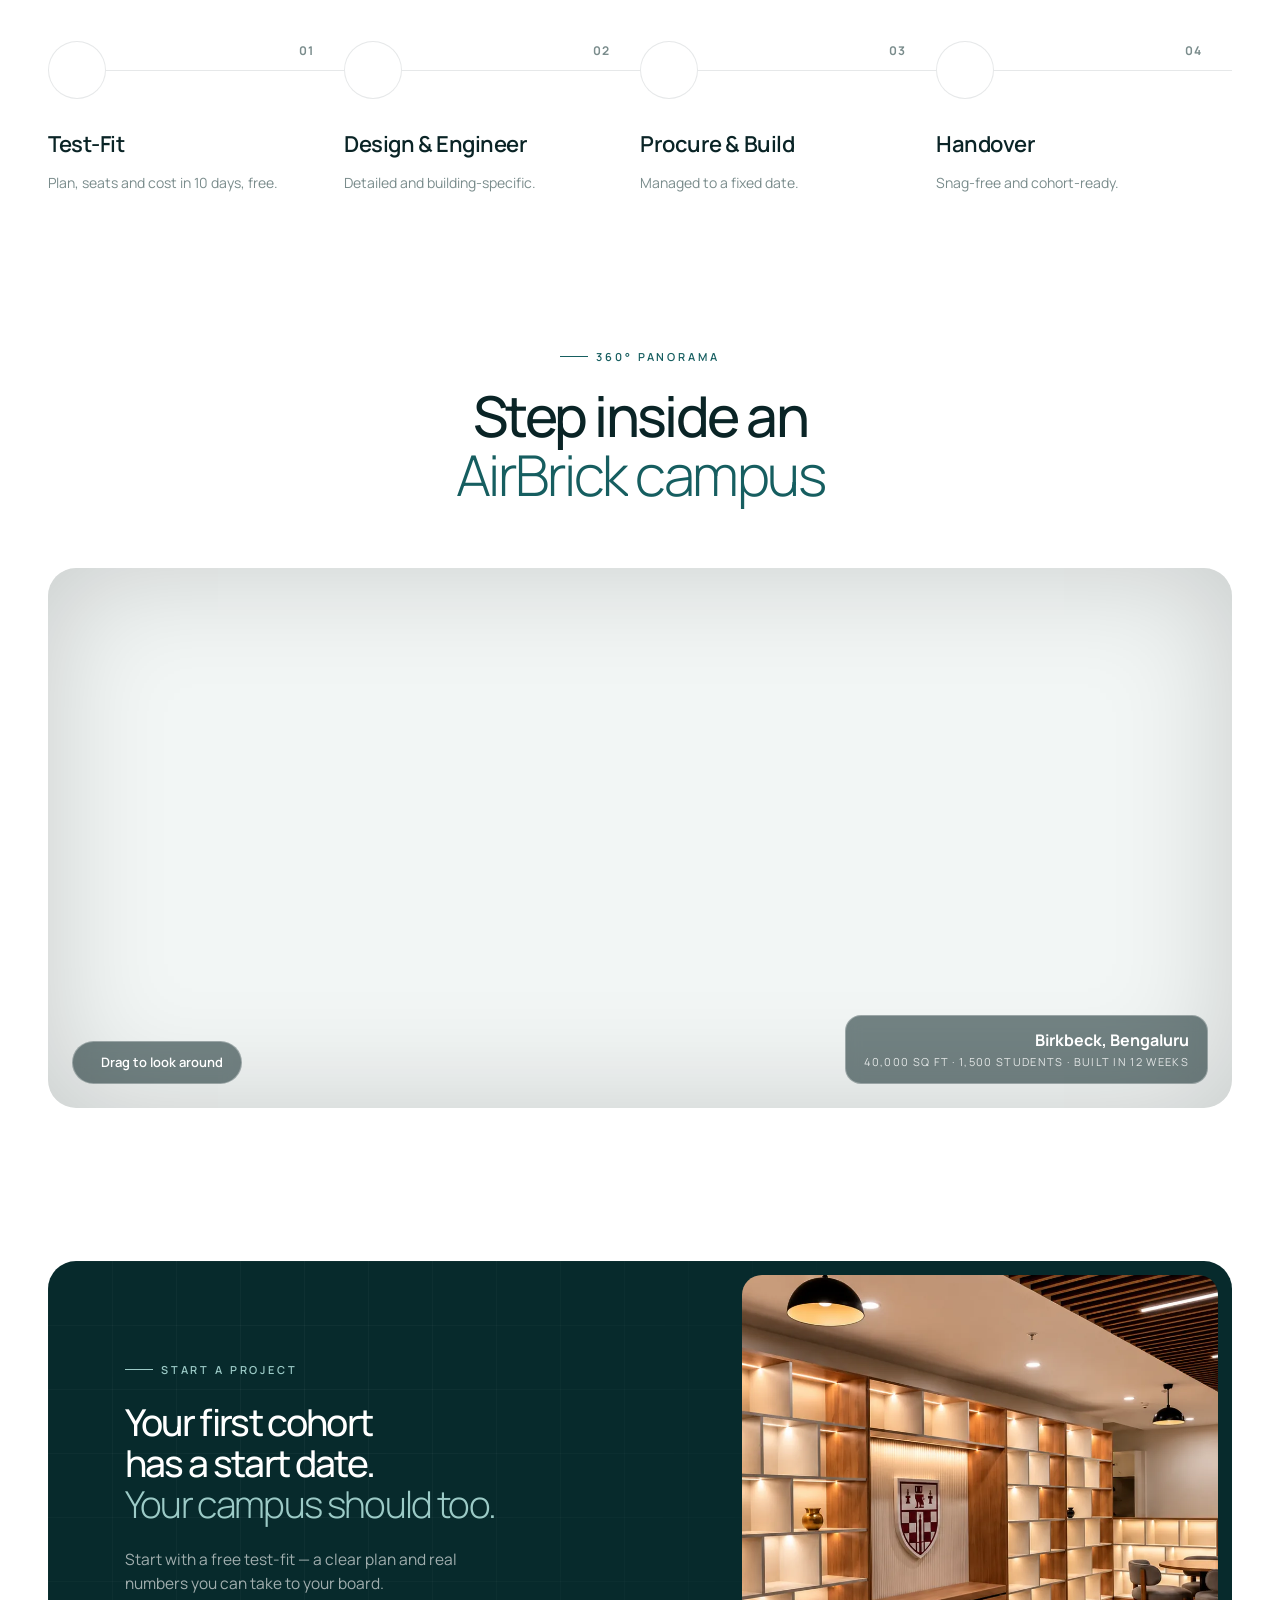
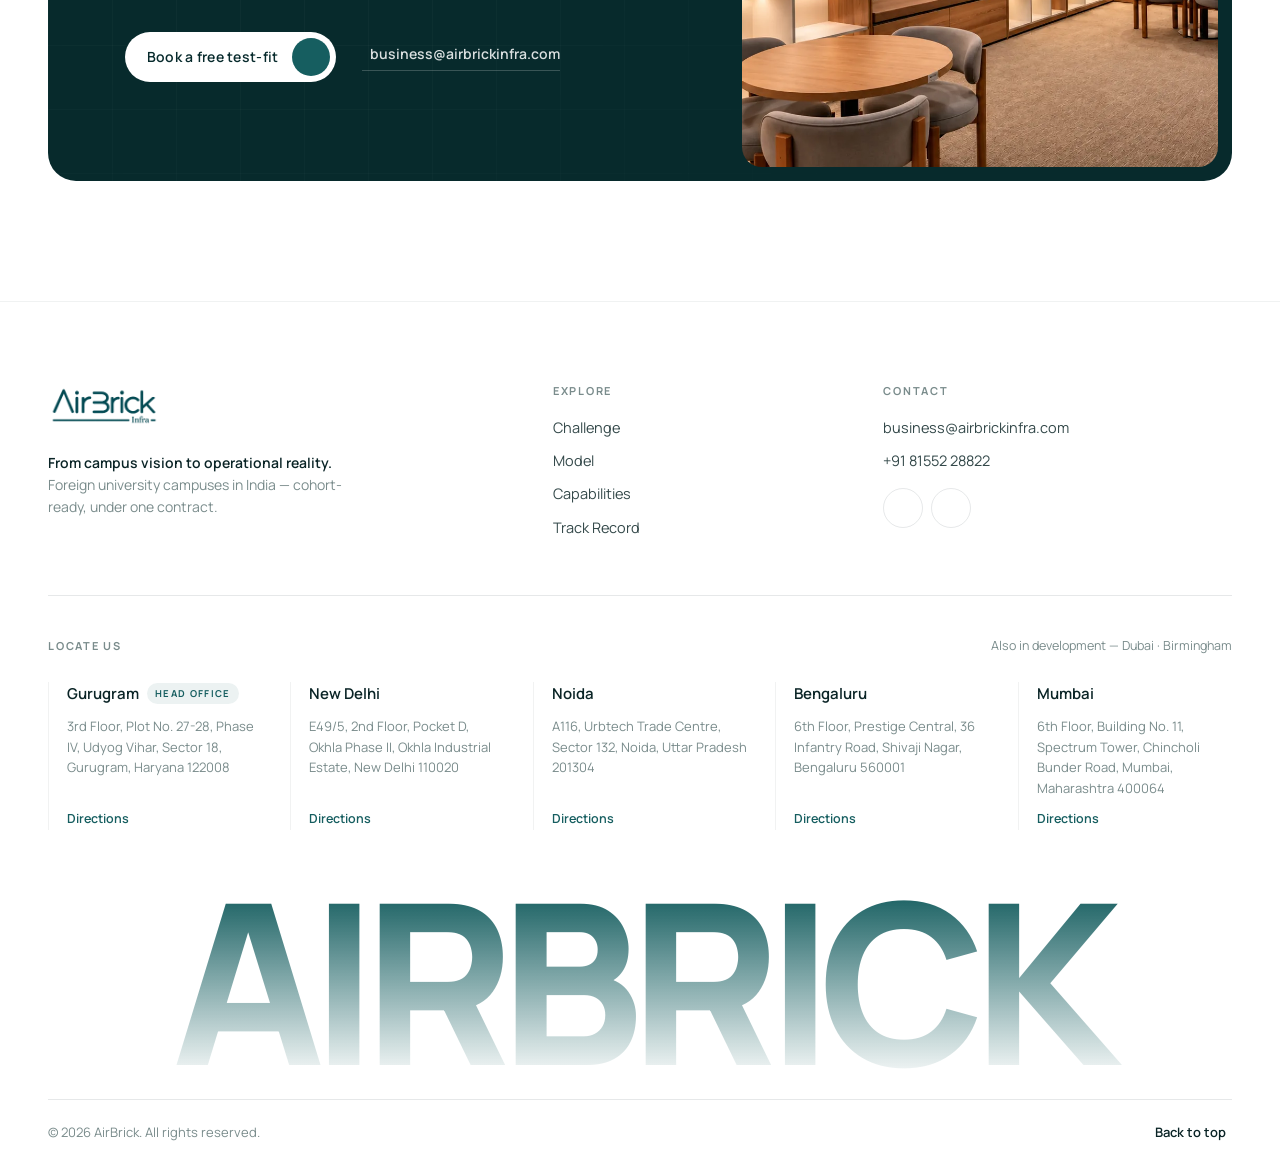
==== commit af2953ce: "Mobile optimisation done" ====
--- a/index.html
+++ b/index.html
@@ -61,6 +61,10 @@
       <a href="#clients"><small>04</small>Track Record</a>
       <a href="#enquire"><small>05</small>Book a Test-Fit</a>
     </nav>
+    <div class="menu__foot">
+      <a href="tel:+918155228822"><i class="ph-light ph-phone"></i>+91 81552 28822</a>
+      <a href="mailto:business@airbrickinfra.com"><i class="ph-light ph-envelope-simple"></i>business@airbrickinfra.com</a>
+    </div>
   </div>
 
   <main id="top">
--- a/styles.css
+++ b/styles.css
@@ -960,3 +960,14 @@
   .field input, .field select { height: 32px; }
   .field--select i { top: 23px; }
 }
+
+/* ---------- Big word: show the full AIRBRICK word above the photo ---------- */
+.bigword__frame { margin-top: clamp(18px, 2.4vw, 36px); }
+.bigword__text { line-height: 0.9; background: linear-gradient(180deg, rgba(22, 94, 96, 0.34) 0%, rgba(22, 94, 96, 0.14) 100%); -webkit-background-clip: text; background-clip: text; }
+
+/* ---------- Mobile menu: links start under the nav, not at the bottom ---------- */
+.menu { align-items: flex-start; padding-top: 112px; overflow-y: auto; }
+.menu { flex-direction: column; justify-content: space-between; gap: 40px; }
+.menu__foot { width: 100%; display: flex; flex-direction: column; gap: 12px; padding-top: 22px; border-top: 1px solid var(--line); }
+.menu__foot a { display: inline-flex; align-items: center; gap: 10px; font-size: 15px; font-weight: 500; color: var(--ink-2); }
+.menu__foot i { font-size: 18px; color: var(--teal); }
